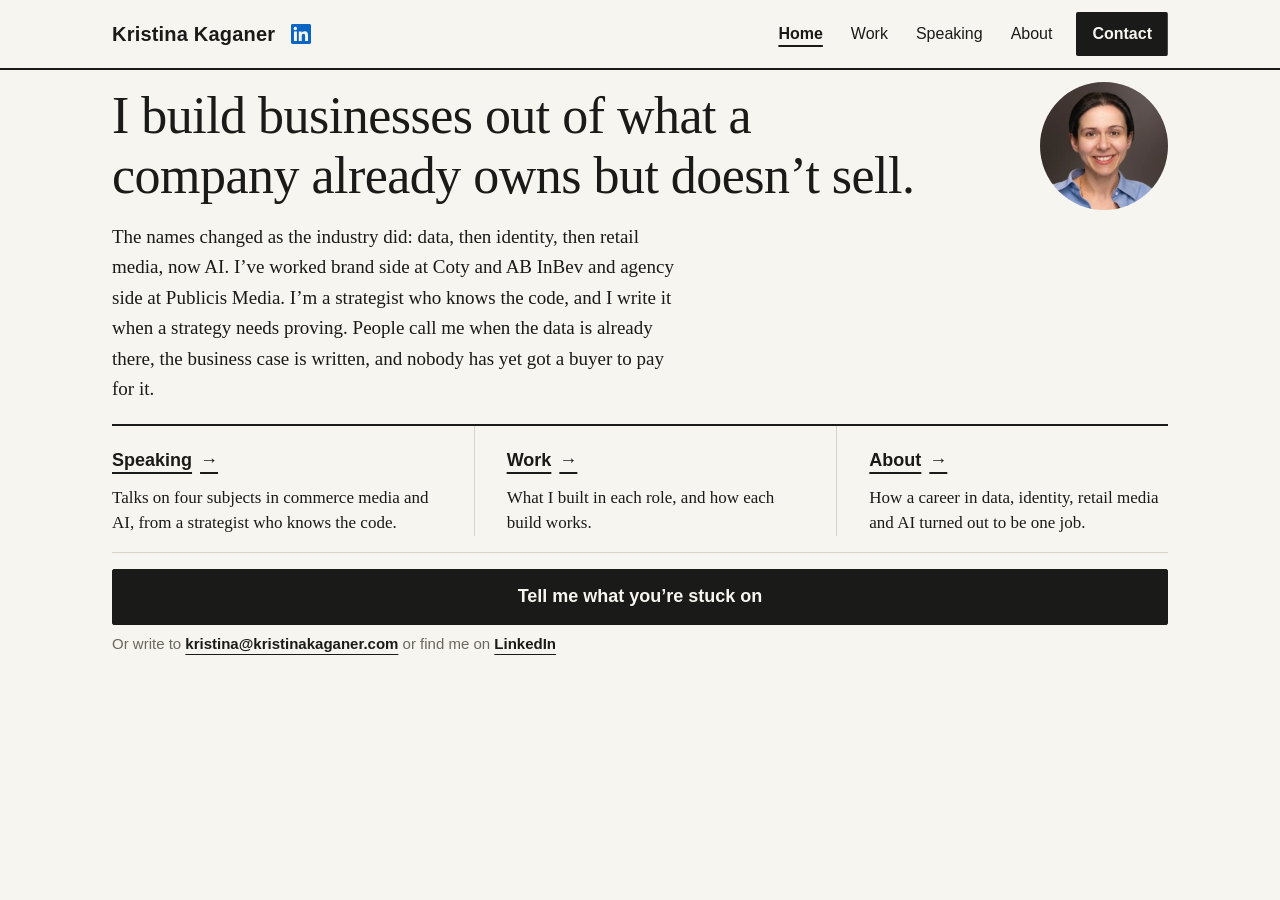
==== index.html @ c2e23ffd "Publish kristinakaganer.com Static build of site/ from the working repo. Four pages, a 404, self-hos" ====
<!doctype html>
<html lang="en-GB">
<head>
<meta charset="utf-8">
<meta name="viewport" content="width=device-width, initial-scale=1">
<!-- content/home.md · Title, Meta description -->
<title>Kristina Kaganer · commerce media from the data up</title>
<meta name="description" content="I build businesses out of what a company already owns but doesn’t sell. Here’s the work behind that, and the talks I give on it.">
<!-- Icons and share card. Both strings below are this page's own <title> and
     meta description, word for word, so nothing new is written here (D-011).
     The paths are root-relative, so they resolve only when served from the
     site root, which is how preview.command serves it. -->
<link rel="icon" href="/favicon.svg" type="image/svg+xml">
<link rel="icon" href="/favicon-32.png" sizes="32x32" type="image/png">
<link rel="apple-touch-icon" href="/apple-touch-icon.png">
<meta property="og:type" content="website">
<meta property="og:site_name" content="Kristina Kaganer">
<meta property="og:url" content="https://kristinakaganer.com/">
<meta property="og:title" content="Kristina Kaganer · commerce media from the data up">
<meta property="og:description" content="I build businesses out of what a company already owns but doesn’t sell. Here’s the work behind that, and the talks I give on it.">
<meta property="og:image" content="https://kristinakaganer.com/assets/og-image.png">
<meta property="og:image:width" content="1200">
<meta property="og:image:height" content="630">
<meta property="og:image:alt" content="Kristina Kaganer, head and shoulders.">
<meta name="twitter:card" content="summary_large_image">
<meta name="twitter:title" content="Kristina Kaganer · commerce media from the data up">
<meta name="twitter:description" content="I build businesses out of what a company already owns but doesn’t sell. Here’s the work behind that, and the talks I give on it.">
<meta name="theme-color" content="#F7F5F0">
<!-- Type is self-hosted in assets/fonts/ (D-020). Not preloaded: measured at
     390 on slow 4G with 4x CPU, preloading both faces cost 1108ms of first
     contentful paint, because a 129KB serif went ahead of the text. -->
<link rel="stylesheet" href="assets/site.css">
<script src="assets/site.js" defer></script>
</head>
<body id="top">
<a class="skip" href="#main">Skip to content</a>

<!-- content/home.md · ## Masthead and nav -->
<header class="masthead">
  <div class="wrap">
    <div class="masthead-left">
      <a class="site-name" href="./">Kristina Kaganer</a>
      <a class="nav-linkedin" href="https://www.linkedin.com/in/kristinakaganer" rel="me">
        <svg viewBox="0 0 24 24" width="20" height="20" aria-hidden="true" focusable="false"><path d="M20.45 20.45h-3.56v-5.57c0-1.33-.02-3.04-1.85-3.04-1.85 0-2.14 1.45-2.14 2.94v5.67H9.35V9h3.41v1.56h.05c.48-.9 1.64-1.85 3.37-1.85 3.6 0 4.27 2.37 4.27 5.46v6.28zM5.34 7.43a2.07 2.07 0 1 1 0-4.13 2.07 2.07 0 0 1 0 4.13zm1.78 13.02H3.55V9h3.57v11.45zM22.22 0H1.77C.79 0 0 .77 0 1.73v20.54C0 23.23.79 24 1.77 24h20.45c.98 0 1.78-.77 1.78-1.73V1.73C24 .77 23.2 0 22.22 0z"/></svg>
        <span class="visually-hidden">LinkedIn</span>
      </a>
    </div>
    <nav class="site-nav" aria-label="Main">
      <ul>
        <li><a href="./" aria-current="page">Home</a></li>
        <li><a href="work/">Work</a></li>
        <li><a href="speaking/">Speaking</a></li>
        <li><a href="about/">About</a></li>
        <li class="nav-cta"><a class="nav-contact" href="mailto:kristina@kristinakaganer.com?subject=What%20I%27m%20stuck%20on">Contact</a></li>
      </ul>
    </nav>
  </div>
</header>

<main id="main" class="home" tabindex="-1">
<div class="wrap">

  <!-- content/home.md · ## Claim -->
  <section class="section" aria-labelledby="claim">
    <div class="claim">
      <h1 id="claim" class="page-title">I build businesses out of what a company already owns but doesn’t sell.</h1>
      <picture class="portrait"><source type="image/webp" srcset="assets/kristina-kaganer.webp"><img src="assets/kristina-kaganer.jpg" alt="Kristina Kaganer, head and shoulders." width="128" height="128" loading="eager"></picture>
    </div>
    <!-- content/home.md · ## Short about -->
    <div class="prose home-about">
      <p>The names changed as the industry did: data, then identity, then retail media, now AI. I’ve worked brand side at Coty and AB InBev and agency side at Publicis Media. I’m a strategist who knows the code, and I write it when a strategy needs proving. People call me when the data is already there, the business case is written, and nobody has yet got a buyer to pay for it.</p>
    </div>
  </section>

  <!-- content/home.md · ## Doors -->
  <section class="section doors-section" aria-label="Where to go">
    <ul class="doors">
      <li class="door">
        <h2 class="door-title"><a class="door-link" href="speaking/">Speaking</a></h2>
        <p class="door-line">Talks on four subjects in commerce media and AI, from a strategist who knows the code.</p>
      </li>
      <li class="door">
        <h2 class="door-title"><a class="door-link" href="work/">Work</a></h2>
        <p class="door-line">What I built in each role, and how each build works.</p>
      </li>
      <li class="door">
        <h2 class="door-title"><a class="door-link" href="about/">About</a></h2>
        <p class="door-line">How a career in data, identity, retail media and AI turned out to be one job.</p>
      </li>
    </ul>
    <!-- content/home.md · ## Contact -->
    <div class="home-contact">
      <a class="button button-wide" href="mailto:kristina@kristinakaganer.com?subject=What%20I%27m%20stuck%20on">Tell me what you’re stuck on</a>
      <p class="write-to">Or write to <a class="text-link" href="mailto:kristina@kristinakaganer.com">kristina@kristinakaganer.com</a> <span class="nb">or find me on <a class="text-link" href="https://www.linkedin.com/in/kristinakaganer">LinkedIn</a></span></p>
    </div>
  </section>

</div>
</main>

<!-- content/footer.md · Floating back to top -->
<a class="back-to-top" href="#top" hidden><span class="visually-hidden">Back to top</span></a>

</body>
</html>
---- assets/site.css ----
/* kristinakaganer.com · Proof Edition (BRAND.md)
   Serif to read, sans to click, mono for proof only.
   Oxblood marks evidence and nothing else. */

/* Self-hosted type (BRAND.md). Downloaded from Google Fonts, which serves
   these three as variable fonts: one file carries every weight the site uses,
   so Libre Franklin's four weights are one file and Newsreader's two are one.
   All three are SIL Open Font License 1.1; see fonts/OFL.txt.
   Self-hosted rather than linked, so there is no third-party request on first
   paint, no swap shift, and no dependency on a service the site does not own.
   Only latin and latin-ext are held: the site is en-GB, and the unicode-range
   means a browser fetches latin-ext only if a page needs it. */
@font-face {
  font-family: "Newsreader";
  font-style: normal;
  font-weight: 400 500;
  font-display: swap;
  src: url("fonts/newsreader-latin.woff2") format("woff2");
  unicode-range: U+0000-00FF, U+0131, U+0152-0153, U+02BB-02BC, U+02C6, U+02DA, U+02DC, U+0304, U+0308, U+0329, U+2000-206F, U+20AC, U+2122, U+2191, U+2193, U+2212, U+2215, U+FEFF, U+FFFD;
}
@font-face {
  font-family: "Newsreader";
  font-style: normal;
  font-weight: 400 500;
  font-display: swap;
  src: url("fonts/newsreader-latin-ext.woff2") format("woff2");
  unicode-range: U+0100-02BA, U+02BD-02C5, U+02C7-02CC, U+02CE-02D7, U+02DD-02FF, U+0304, U+0308, U+0329, U+1D00-1DBF, U+1E00-1E9F, U+1EF2-1EFF, U+2020, U+20A0-20AB, U+20AD-20C0, U+2113, U+2C60-2C7F, U+A720-A7FF;
}
@font-face {
  font-family: "Newsreader";
  font-style: italic;
  font-weight: 400;
  font-display: swap;
  src: url("fonts/newsreader-italic-latin.woff2") format("woff2");
  unicode-range: U+0000-00FF, U+0131, U+0152-0153, U+02BB-02BC, U+02C6, U+02DA, U+02DC, U+0304, U+0308, U+0329, U+2000-206F, U+20AC, U+2122, U+2191, U+2193, U+2212, U+2215, U+FEFF, U+FFFD;
}
@font-face {
  font-family: "Newsreader";
  font-style: italic;
  font-weight: 400;
  font-display: swap;
  src: url("fonts/newsreader-italic-latin-ext.woff2") format("woff2");
  unicode-range: U+0100-02BA, U+02BD-02C5, U+02C7-02CC, U+02CE-02D7, U+02DD-02FF, U+0304, U+0308, U+0329, U+1D00-1DBF, U+1E00-1E9F, U+1EF2-1EFF, U+2020, U+20A0-20AB, U+20AD-20C0, U+2113, U+2C60-2C7F, U+A720-A7FF;
}
@font-face {
  font-family: "Libre Franklin";
  font-style: normal;
  font-weight: 400 700;
  font-display: swap;
  src: url("fonts/libre-franklin-latin.woff2") format("woff2");
  unicode-range: U+0000-00FF, U+0131, U+0152-0153, U+02BB-02BC, U+02C6, U+02DA, U+02DC, U+0304, U+0308, U+0329, U+2000-206F, U+20AC, U+2122, U+2191, U+2193, U+2212, U+2215, U+FEFF, U+FFFD;
}
@font-face {
  font-family: "Libre Franklin";
  font-style: normal;
  font-weight: 400 700;
  font-display: swap;
  src: url("fonts/libre-franklin-latin-ext.woff2") format("woff2");
  unicode-range: U+0100-02BA, U+02BD-02C5, U+02C7-02CC, U+02CE-02D7, U+02DD-02FF, U+0304, U+0308, U+0329, U+1D00-1DBF, U+1E00-1E9F, U+1EF2-1EFF, U+2020, U+20A0-20AB, U+20AD-20C0, U+2113, U+2C60-2C7F, U+A720-A7FF;
}
@font-face {
  font-family: "IBM Plex Mono";
  font-style: normal;
  font-weight: 400;
  font-display: swap;
  src: url("fonts/ibm-plex-mono-latin.woff2") format("woff2");
  unicode-range: U+0000-00FF, U+0131, U+0152-0153, U+02BB-02BC, U+02C6, U+02DA, U+02DC, U+0304, U+0308, U+0329, U+2000-206F, U+20AC, U+2122, U+2191, U+2193, U+2212, U+2215, U+FEFF, U+FFFD;
}
@font-face {
  font-family: "IBM Plex Mono";
  font-style: normal;
  font-weight: 400;
  font-display: swap;
  src: url("fonts/ibm-plex-mono-latin-ext.woff2") format("woff2");
  unicode-range: U+0100-02BA, U+02BD-02C5, U+02C7-02CC, U+02CE-02D7, U+02DD-02FF, U+0304, U+0308, U+0329, U+1D00-1DBF, U+1E00-1E9F, U+1EF2-1EFF, U+2020, U+20A0-20AB, U+20AD-20C0, U+2113, U+2C60-2C7F, U+A720-A7FF;
}

:root {
  --paper: #F7F5F0;
  --ink: #1A1A18;
  --rule: #D8D3C8;
  --muted: #6B665E;
  --evidence: #7A1F1F;

  --serif: "Newsreader", Georgia, "Times New Roman", serif;
  --sans: "Libre Franklin", "Helvetica Neue", Arial, sans-serif;
  --mono: "IBM Plex Mono", ui-monospace, Menlo, Consolas, monospace;

  --reading: 680px;
  --measure: 30em;
  --margin-col: 312px;
  --proof-col: 312px;
  --gutter: 16px;
}

*, *::before, *::after { box-sizing: border-box; }

/* The paper goes on html as well as body, so the overscroll area does not
   flash white. color-scheme: light is the site saying it is light only
   (D-021), which also stops browser force-dark inverting the palette. */
html {
  -webkit-text-size-adjust: 100%;
  text-size-adjust: 100%;
  color-scheme: light;
  background: var(--paper);
  color: var(--ink);
}

body {
  margin: 0;
  background: var(--paper);
  color: var(--ink);
  font-family: var(--serif);
  font-size: 1.125rem;
  line-height: 1.6;
  font-optical-sizing: auto;
  overflow-wrap: break-word;
}

h1, h2, h3 {
  font-family: var(--serif);
  font-weight: 400;
  line-height: 1.2;
  margin: 0;
  text-wrap: balance;
}

p { margin: 0 0 1em; }
p:last-child { margin-bottom: 0; }

ul { margin: 0; padding: 0; list-style: none; }

a { color: var(--ink); }

:focus-visible {
  outline: 3px solid var(--ink);
  outline-offset: 3px;
}

.visually-hidden {
  position: absolute !important;
  width: 1px; height: 1px;
  margin: -1px; padding: 0;
  overflow: hidden;
  clip: rect(0 0 0 0);
  white-space: nowrap;
  border: 0;
}

/* Skip link */
.skip {
  /* Fixed, not absolute: absolute puts it above the viewport once the
     page is scrolled, so it is off screen at the moment it takes focus. */
  position: fixed;
  left: var(--gutter);
  top: 8px;
  z-index: 10;
  display: inline-flex;
  align-items: center;
  min-height: 44px;
  padding: 0 16px;
  background: var(--ink);
  color: var(--paper);
  font-family: var(--sans);
  font-size: 1rem;
  font-weight: 600;
  text-decoration: none;
  transform: translateY(-200%);
}
.skip:focus { transform: none; outline-color: var(--ink); }

.wrap {
  max-width: 1120px;
  margin: 0 auto;
  padding: 0 var(--gutter);
}

@media (min-width: 600px) {
  :root { --gutter: 32px; }
}

/* Anchors and keyboard focus land below the sticky stack. The offset sits
   on the targets as scroll-margin, not on the page as scroll-padding: with
   scroll-padding, tabbing onto a link inside a stuck bar made the browser
   scroll the page to "reveal" it. Below 720px the stuck part is the 50px nav
   row; from 720px the 70px masthead; from 960px on Work and Speaking the
   masthead plus the 46px "On this page" bar. Each offset adds 22px to 26px
   of breathing room. Controls inside the stuck bars need no offset. */
:root { --stack-offset: 72px; }
@media (min-width: 720px) {
  :root { --stack-offset: 96px; }
}
@media (min-width: 960px) {
  :root.has-on-page { --stack-offset: 140px; }
}
[id], a[href], button, [tabindex] { scroll-margin-top: var(--stack-offset); }
.masthead a, .back-to-top { scroll-margin-top: 0; }
@media (min-width: 960px) {
  .on-page a { scroll-margin-top: 0; }
}

/* Masthead: sticky, so the nav stays in reach (D-011). Below 720px the
   wordmark takes its own row and scrolls away; the negative top leaves only
   the nav row stuck to the top of the screen. */
.masthead {
  position: sticky;
  top: -48px;
  z-index: 5;
  background: var(--paper);
  border-bottom: 2px solid var(--ink);
}
.masthead .wrap {
  display: flex;
  flex-wrap: wrap;
  align-items: center;
  justify-content: space-between;
  gap: 0 24px;
  padding-top: 4px;
  padding-bottom: 4px;
}
.site-name {
  display: inline-flex;
  align-items: center;
  min-height: 44px;
  font-family: var(--sans);
  font-size: 1.25rem;
  font-weight: 700;
  letter-spacing: 0.01em;
  text-decoration: none;
}
.site-name:hover { text-decoration: underline; text-underline-offset: 6px; }

/* LinkedIn: the profile mark, beside the name and not in the nav (D-030).
   Measured at 320px the nav row has 8.3px of slack, so a sixth 44px item wraps
   it to two rows and the masthead goes 98px to 142px, which is the cost D-026
   priced and refused. Row one has 125px free at the same width, so the mark
   costs nothing at any width and the masthead height is unchanged, which is
   what the --stack-offset maths above depends on. The trade is that below
   720px row one scrolls away with the name and only the nav row stays stuck,
   so the mark is at the top of the page rather than always in reach. Contact
   is the route that has to be in reach, and it still is.
   LinkedIn's own blue, #0A66C2, and not one of the tokens above (D-032).
   Muted grey read as a dimmer shade of the name beside it rather than as a
   separate thing. It is hard coded rather than given a token because it is
   not this site's colour and must not become one: BRAND rule 4 still says
   oxblood is the one accent and it still means evidence. 5.22:1 on paper at
   rest and 9.27:1 on hover, both above the 3:1 a non-text mark needs and
   above 4.5:1 as well. */
.masthead-left { display: flex; align-items: center; gap: 0 4px; }
.nav-linkedin {
  display: inline-flex;
  align-items: center;
  justify-content: center;
  min-width: 44px;
  min-height: 44px;
  color: #0A66C2;
}
.nav-linkedin svg { display: block; fill: currentColor; }
.nav-linkedin:hover { color: #004182; }
.nav-linkedin:focus-visible { outline-offset: -3px; }

.site-nav { flex: 1 1 100%; }
.site-nav ul {
  display: flex;
  /* The five items fit one row at normal size. They cannot at 200% text, and
     without this the row is what pushes the page sideways (WCAG 1.4.4). */
  flex-wrap: wrap;
  justify-content: space-between;
  margin: 0 -6px;
}
.site-nav a {
  display: inline-flex;
  align-items: center;
  justify-content: center;
  min-height: 44px;
  min-width: 44px;
  padding: 0 6px;
  font-family: var(--sans);
  font-size: 0.9375rem;
  font-weight: 500;
  white-space: nowrap;
  text-decoration: none;
}
/* The narrowest phones: the five items still fit on one row */
@media (max-width: 379px) {
  .site-nav ul { margin: 0 -4px; }
  .site-nav a { padding: 0 4px; }
}
@media (max-width: 339px) {
  .site-nav ul { margin: 0 -2px; }
  .site-nav a { padding: 0 2px; }
}
@media (min-width: 720px) {
  .masthead { top: 0; }
  .masthead .wrap { flex-wrap: nowrap; padding-top: 12px; padding-bottom: 12px; }
  .site-nav { flex: 0 1 auto; }
  .site-nav ul { justify-content: flex-end; gap: 0 4px; margin: 0 -12px 0 0; }
  .site-nav a { padding: 0 12px; font-size: 1rem; }
}
.site-nav a:focus-visible { outline-offset: -3px; }
.site-nav a:hover { text-decoration: underline; text-underline-offset: 6px; }
.site-nav a[aria-current="page"] {
  font-weight: 700;
  text-decoration: underline;
  text-decoration-thickness: 2px;
  text-underline-offset: 6px;
}

/* Contact: the one button in the masthead, ink like every button
   (BRAND rule 4). The link keeps the 44px row height, so the masthead and
   its below-720px sticky offset are unchanged. On phones the ink fill is
   36px tall inside that 44px target, so it never touches the screen edge
   when the nav row is stuck; from 720px it fills the target. The right
   margin cancels the list's negative margin so the fill meets the gutter. */
.site-nav .nav-contact {
  padding: 0 12px;
  background: linear-gradient(var(--ink), var(--ink)) center / 100% 36px no-repeat;
  color: var(--paper);
  font-weight: 600;
}
.site-nav .nav-cta { margin-right: 6px; }
.site-nav .nav-contact:hover {
  text-decoration: underline;
  text-decoration-thickness: 2px;
  text-underline-offset: 5px;
}
/* Focus inverts the button and draws the outline inside it, so the ring
   is never clipped by the top of the screen when the row is stuck */
.site-nav .nav-contact:focus-visible { background-image: none; color: var(--ink); outline-offset: -3px; }
@media (max-width: 379px) {
  .site-nav .nav-contact { padding: 0 8px; }
  .site-nav .nav-cta { margin-right: 4px; }
}
@media (min-width: 720px) {
  .site-nav .nav-contact { padding: 0 16px; background-size: 100% 100%; border-radius: 2px; }
  .site-nav .nav-cta { margin: 0 12px 0 8px; }
}

/* Sections */
/* Sections open on a 2px ink rule, the masthead weight, so a new section
   reads differently from the 1px rules between entries (UIX-10). */
.section {
  padding: 40px 0;
  border-top: 2px solid var(--ink);
}
main > .wrap > .section:first-child { border-top: 0; }
@media (min-width: 960px) {
  .section { padding: 56px 0; }
}

/* Page grammar rule 5: a section heading wraps at the reading measure on every
   page, whichever wrapper it sits in. Without this, an h2 placed directly in
   .section runs to the full 1120px wrap while the same h2 inside .col-main
   wraps at 680px, so the same element has two measures across the site. */
.section-title {
  font-size: 1.75rem;
  margin-bottom: 20px;
  max-width: var(--reading);
}
@media (min-width: 600px) {
  .section-title { font-size: 2rem; }
}

/* Reading column with a margin column for the aside */
.with-margin {
  display: grid;
  grid-template-columns: minmax(0, 1fr);
  row-gap: 32px;
}
.col-main { min-width: 0; max-width: var(--reading); }
@media (min-width: 960px) {
  .with-margin {
    grid-template-columns: minmax(0, var(--reading)) var(--margin-col);
    column-gap: 64px;
  }
  .col-margin { padding-top: 8px; }
}

@media (min-width: 600px) {
  .prose p, .lede { font-size: 1.1875rem; }
}

/* Claim headline with portrait. The portrait follows the headline in the
   source, so on phones it sits under the claim, never above it (UX-03). */
.claim {
  display: flex;
  flex-direction: column;
  align-items: flex-start;
  gap: 16px;
  max-width: none;
}
/* 700px, not 600px. Measured on the home headline: at 620 the row leaves a
   364px column and the headline sets 5 lines, the shortest 199px; at 700 it
   leaves 444px and sets 3 even lines filling 87% of the column. Below 700 the
   portrait goes under the headline instead. */
@media (min-width: 700px) {
  .claim { flex-direction: row; align-items: center; gap: 64px; }
  .claim .page-title { flex: 0 1 var(--reading); }
}
.page-title {
  font-size: 2.125rem;
  line-height: 1.15;
  letter-spacing: -0.01em;
  max-width: var(--reading);
}
@media (min-width: 600px) {
  .page-title { font-size: 2.75rem; }
}
@media (min-width: 960px) {
  .page-title { font-size: 3.25rem; }
}

/* A real portrait, small and round (BRAND rule 5) */
.portrait { display: block; flex: none; }
.portrait img {
  display: block;
  width: 72px;
  height: 72px;
  border-radius: 50%;
  object-fit: cover;
}
@media (min-width: 600px) {
  .portrait img { width: 128px; height: 128px; }
}

/* Proof note: mono, oxblood, never in a heading */
.proof {
  font-family: var(--mono);
  font-size: 0.8125rem;
  line-height: 1.55;
  color: var(--evidence);
  border-left: 2px solid var(--evidence);
  padding: 2px 0 2px 12px;
  margin: 0;
  max-width: var(--reading);
}

/* Aside: italic, in the margin at desktop */
.aside {
  margin: 0;
  padding-top: 12px;
  border-top: 1px solid var(--ink);
  font-family: var(--serif);
  font-style: italic;
  font-size: 1.1875rem;
  line-height: 1.45;
  max-width: var(--reading);
}

/* Contents lists: year, body, optional proof column */
.contents { border-top: 1px solid var(--ink); }
.contents > li {
  display: grid;
  grid-template-columns: minmax(0, 1fr);
  gap: 4px 24px;
  padding: 20px 0;
  border-bottom: 1px solid var(--rule);
}
.contents .year {
  margin: 0;
  font-family: var(--sans);
  font-size: 0.875rem;
  font-weight: 500;
  line-height: 1.5;
  color: var(--muted);
  font-variant-numeric: tabular-nums;
  padding-top: 3px;
}
.contents .year:empty { display: none; }
.contents .body { min-width: 0; max-width: var(--reading); }
.contents .proof { margin-top: 10px; }

@media (min-width: 600px) {
  .contents > li { grid-template-columns: 8.5rem minmax(0, 1fr); }
  .contents .year:empty { display: block; }
  .contents .proof { grid-column: 2; }
}

/* Roles and awards: three short fields per row */
.fields > li { font-size: 1.0625rem; }
.fields .cols {
  display: grid;
  grid-template-columns: minmax(0, 1fr);
  gap: 0 24px;
}
.fields .cols span:first-child { font-weight: 500; }
.fields .cols span + span { color: var(--ink); }
@media (min-width: 600px) {
  .fields .cols { grid-template-columns: minmax(0, 1fr) minmax(0, 1fr); }
}

/* Roles grouped by company: the company once, its roles stacked newest
   first, and a thin rule joining the roles so the progression reads at a
   glance. Same year, company and title styles as the awards rows. */
.orgs { --role-gap: 12px; --marker: 13px; }
.orgs > li.org { display: block; }
.org .org-name { margin: 0; font-weight: 500; }
.org .roles {
  display: grid;
  grid-template-columns: minmax(0, 1fr);
  row-gap: var(--role-gap);
  margin: 6px 0 0;
  padding: 0;
  list-style: none;
}
.org .roles > li {
  position: relative;
  display: grid;
  grid-template-columns: minmax(0, 1fr);
  padding-left: 20px;
}
.org .role-title { margin: 0; color: var(--ink); }
/* A square marker on each role, level with its years */
.org .roles > li::before {
  content: "";
  position: absolute;
  left: 0;
  top: calc(var(--marker) - 3.5px);
  width: 7px;
  height: 7px;
  background: var(--muted);
}
/* The rule runs from this role's marker down to the next one */
.org .roles > li:not(:last-child)::after {
  content: "";
  position: absolute;
  left: 3px;
  top: var(--marker);
  bottom: calc(-1 * (var(--role-gap) + var(--marker)));
  border-left: 1px solid var(--muted);
}
/* A single role needs no marker; its years stay aligned with the others */
.org .roles > li:first-child:last-child::before { content: none; }
@media (min-width: 600px) {
  .orgs { --half: calc((var(--reading) - 24px) / 2); }
  .orgs > li.org {
    display: grid;
    grid-template-columns: 8.5rem minmax(0, var(--half)) minmax(0, var(--half));
    column-gap: 24px;
  }
  .org .org-name { grid-column: 2; grid-row: 1; }
  .org .roles {
    grid-column: 1 / -1;
    grid-row: 1;
    margin-top: 0;
    grid-template-columns: subgrid;
  }
  .org .roles > li {
    grid-column: 1 / -1;
    grid-template-columns: subgrid;
    padding-left: 0;
  }
  .org .roles > li > .year { grid-column: 1; padding-left: 20px; }
  .org .roles > li > .role-title { grid-column: 3; }
}

/* Builds and proofed blocks: proof beside at desktop */
.proofed {
  display: grid;
  grid-template-columns: minmax(0, 1fr);
  gap: 16px;
}
.proofed .proofed-main { min-width: 0; max-width: var(--reading); }
@media (min-width: 960px) {
  .proofed {
    grid-template-columns: minmax(0, var(--reading)) var(--proof-col);
    column-gap: 64px;
  }
  .proofed .proofed-main { grid-column: 1; }
  .proofed .proof { grid-column: 2; grid-row: 1; align-self: start; margin-top: 6px; }
  .build.proofed .proof { grid-row: 1 / span 2; }
}

/* Page grammar rule 4: a margin note never lands inside the thing it annotates.
   Below 960px there is no margin column, and source order would drop the mono
   proof line between a build's claim and the paragraph that explains it. Order
   moves it after both, so it reads as a note on the build rather than an
   interruption mid thought. Only auto-placed items are reordered, so the
   explicit placement above 960px is untouched. */
@media (max-width: 959.98px) {
  .proofed .proofed-main { order: 0; }
  .proofed .proof { order: 1; }
}

.builds { border-top: 1px solid var(--ink); }
.build {
  padding: 32px 0;
  border-bottom: 1px solid var(--rule);
}
.build:last-child { border-bottom: 0; padding-bottom: 0; }
.build h3 { font-size: 1.625rem; margin-bottom: 12px; }
.build .claim-line { font-size: 1.3125rem; line-height: 1.45; margin-bottom: 0; }
.build .mechanism { font-size: 1.0625rem; }

/* Topics: a bulleted list, an ink square marker level with each title */
.topics {
  border-top: 1px solid var(--ink);
  max-width: var(--reading);
  margin: 0;
  padding: 0;
  list-style: none;
}
.topics > li {
  position: relative;
  padding: 24px 0 24px 22px;
  border-bottom: 1px solid var(--rule);
}
.topics > li:last-child { border-bottom: 0; padding-bottom: 0; }
.topics > li::before {
  content: "";
  position: absolute;
  left: 0;
  top: calc(24px + 0.72em);
  width: 7px;
  height: 7px;
  background: var(--ink);
}
.topics .topic-title {
  font-size: 1.5rem;
  line-height: 1.25;
  font-weight: 500;
  margin: 0 0 8px;
}
.topics .lead { font-size: 1.1875rem; margin: 0; }

/* Pull line */
.pull {
  font-size: 1.75rem;
  line-height: 1.25;
  margin-top: 1.25em;
  max-width: var(--reading);
  text-wrap: balance;
}
@media (min-width: 600px) {
  .prose p.pull { font-size: 2.125rem; }
}

.after-title { margin-top: 24px; }
.after-contact { margin-top: 32px; }

/* Controls: sans, sentence case, ink.
   Inline by default, because every use but one sits inside a sentence. An
   inline-flex box 44px tall inside a 22.5px line box doubles the line and
   drops the baseline, which is what the "Or write to ..." line was doing on
   all four pages. The padding gives the same hit height without moving a
   glyph, and WCAG 2.5.8 exempts targets in a line of text anyway.
   box-decoration-break keeps that padding on both halves of a wrapped link;
   overflow-wrap: anywhere lets a long address break, which is what stops the
   page scrolling sideways at 200% text (body's break-word does not reduce
   min-content width, so it cannot). */
.text-link {
  font-family: var(--sans);
  font-size: 1rem;
  font-weight: 600;
  line-height: 1.35;
  text-decoration: underline;
  text-decoration-thickness: 1px;
  text-underline-offset: 5px;
  padding: 13px 0;
  overflow-wrap: anywhere;
  -webkit-box-decoration-break: clone;
  box-decoration-break: clone;
}
.text-link:hover { text-decoration-thickness: 2px; }

/* A link inside reading prose (site grammar rule 4, D-027). It takes the face,
   the size and the colour of the sentence it sits in and is marked by its
   underline alone. Deliberately not .text-link, which is sans 1rem weight 600
   with 13px of vertical padding: a 44px box inside a line box of 29px at 390
   takes the clicks meant for the lines above and below it, and WCAG 2.5.8
   exempts a target in a line of text for exactly that reason. */
.prose-link {
  color: inherit;
  text-decoration: underline;
  text-decoration-thickness: 1px;
  text-decoration-color: var(--muted);
  text-underline-offset: 4px;
}
.prose-link:hover {
  text-decoration-thickness: 2px;
  text-decoration-color: currentColor;
}

.actions {
  display: flex;
  flex-wrap: wrap;
  gap: 12px;
  margin: 24px 0 12px;
}
.button {
  display: inline-flex;
  align-items: center;
  justify-content: center;
  min-height: 48px;
  padding: 0 22px;
  border: 1px solid var(--ink);
  border-radius: 2px;
  background: var(--ink);
  color: var(--paper);
  font-family: var(--sans);
  font-size: 1rem;
  font-weight: 600;
  line-height: 1.2;
  text-decoration: none;
  cursor: pointer;
}
.button:hover { background: var(--paper); color: var(--ink); }
/* .hosted-note is the same quiet line as .write-to, used on Webinars to say
   that the register link leaves the site. It is a separate class because the
   checks count p.write-to to prove the close block carries exactly one. */
.write-to,
.hosted-note {
  font-family: var(--sans);
  font-size: 0.9375rem;
  line-height: 1.5;
  color: var(--muted);
  margin: 0;
}
.write-to .text-link { font-size: inherit; color: var(--ink); }

/* No footer (D-014). Room under the last section, so at the end of the page
   the floating back-to-top button sits clear of the last line */
main { padding-bottom: 96px; }

/* Floating back to top (site.js). Hidden in the markup, so it never shows
   or takes focus without JS; revealed after one screen of scrolling. It
   follows main in the source, so Tab reaches it after the page content.
   Ink with a paper ring, so it reads on paper and on the video posters. */
.back-to-top {
  position: fixed;
  right: max(16px, env(safe-area-inset-right));
  bottom: max(16px, env(safe-area-inset-bottom));
  z-index: 6;
  display: flex;
  align-items: center;
  justify-content: center;
  width: 48px;
  height: 48px;
  border: 1px solid var(--ink);
  border-radius: 2px;
  background: var(--ink);
  color: var(--paper);
  box-shadow: 0 0 0 2px var(--paper);
  font-family: var(--sans);
  font-size: 1.375rem;
  font-weight: 600;
  line-height: 1;
  text-decoration: none;
}
.back-to-top[hidden] { display: none; }
.back-to-top::before { content: "\2191"; content: "\2191" / ""; }
.back-to-top:hover,
.back-to-top:focus-visible { background: var(--paper); color: var(--ink); }
.back-to-top:focus-visible { outline: 3px solid var(--ink); outline-offset: 2px; }
@media (min-width: 720px) {
  .back-to-top { right: max(24px, env(safe-area-inset-right)); bottom: max(24px, env(safe-area-inset-bottom)); }
}
/* Smooth jumps only for people who have not asked for less motion */
@media (prefers-reduced-motion: no-preference) {
  html { scroll-behavior: smooth; }
}


/* Home doors: Speaking, Work and About, straight under the claim (D-017) */
.doors-section { padding-top: 0; }
.doors {
  display: grid;
  grid-template-columns: minmax(0, 1fr);
}
.door {
  display: flex;
  flex-direction: column;
  align-items: flex-start;
  gap: 4px;
  padding: 16px 0;
  border-bottom: 1px solid var(--rule);
}
.door:last-child { border-bottom: 0; padding-bottom: 0; }
.door-title { font-family: var(--sans); font-size: 1.125rem; font-weight: 700; line-height: 1.2; }
.door-link {
  display: inline-flex;
  align-items: center;
  gap: 8px;
  min-width: 44px;
  min-height: 44px;
  text-decoration: underline;
  text-decoration-thickness: 2px;
  text-underline-offset: 6px;
}
.door-link::after { content: "\2192"; content: "\2192" / ""; text-decoration: none; display: inline-block; }
.door-link:hover { text-decoration-thickness: 3px; }
/* The whole door is the link: the title link's ::before covers the card,
   and the mailto buttons sit above it so they stay separate targets. */
.door { position: relative; }
.door-link::before { content: ""; position: absolute; inset: 0; z-index: 0; }
/* Short about under the claim on home (D-015) */
.home-about { margin-top: 24px; max-width: var(--reading); }
.home-about p { margin: 0 0 8px; }
.door:hover .door-link,
.door-link:focus-visible { text-decoration-thickness: 3px; }
/* The arrow nudge is motion, so only without a reduced-motion preference */
@media (prefers-reduced-motion: no-preference) {
  .door-link::after { transition: transform 0.15s ease-out; }
  .door:hover .door-link::after,
  .door-link:focus-visible::after { transform: translateX(4px); }
}
.door-line { margin: 0; font-size: 1.0625rem; line-height: 1.45; max-width: var(--measure); }
@media (min-width: 720px) {
  .doors { grid-template-columns: repeat(3, minmax(0, 1fr)); column-gap: 32px; }
  .door { padding: 12px 0 0; border-bottom: 0; }
  .door + .door { border-left: 1px solid var(--rule); padding-left: 32px; margin-left: -1px; }
}

/* On this page: a row of section links under the lede */
.on-page {
  margin-top: 24px;
  padding-top: 8px;
  border-top: 1px solid var(--rule);
  font-family: var(--sans);
}
.on-page-label {
  margin: 0;
  font-size: 0.875rem;
  font-weight: 600;
  color: var(--muted);
}
.on-page ul { display: flex; flex-wrap: wrap; gap: 0 20px; }
.on-page a {
  display: inline-flex;
  align-items: center;
  min-height: 44px;
  min-width: 44px;
  font-size: 1rem;
  font-weight: 600;
  text-decoration: underline;
  text-decoration-thickness: 1px;
  text-underline-offset: 5px;
}
.on-page a:hover { text-decoration-thickness: 2px; }
/* The nav sits between the intro and the first section, so the intro gives
   up its bottom padding and the nav carries it as margin. */
.section.before-on-page { padding-bottom: 0; }
.on-page { margin-bottom: 40px; }
/* The section in view (site.js): a 3px ink bar under the link and no thin
   underline, so it differs by shape as well as weight. */
.on-page a[aria-current="true"] {
  text-decoration: none;
  box-shadow: inset 0 -3px 0 var(--ink);
}
/* Desktop: the row pins under the masthead (D-013). On phones it stays in
   the page flow, because a second stuck bar costs too much screen height. */
@media (min-width: 960px) {
  .on-page {
    position: sticky;
    top: 68px;
    z-index: 4;
    display: flex;
    align-items: center;
    gap: 0 28px;
    margin-bottom: 56px;
    padding-top: 0;
    background: var(--paper);
    /* No rule under the bar (D-029). It used to carry a 2px ink rule so the
       section boundary sat on the bar rather than 56px below it, which read as
       a box around the row: a 1px rule above, the links, a heavy rule below.
       The section takes its own rule back, the one every other section opens
       on, so the row is a line of links under the lede and nothing more. The
       "one rule, not two" it was written for still holds, because the two are
       56px apart and only one of them is at the boundary. */
  }
  .on-page ul { gap: 0 24px; }
}

/* Keep each proof item whole; wrap only at the separators */
.proof .nb { display: inline-block; max-width: 100%; }

/* Reading measure: no more than 80 characters per line */
.prose p, .lede, .lead, .mechanism p, p.mechanism { max-width: var(--measure); }


/* Click-to-load video (assets/video.js). A 16:9 poster that links to
   YouTube without JS, and a button that swaps in the player with it. */
.video { margin: 0; min-width: 0; }
.video-poster,
.video-frame {
  position: relative;
  display: block;
  width: 100%;
  aspect-ratio: 16 / 9;
  margin: 0;
  padding: 0;
  border: 0;
  border-top: 2px solid var(--ink);
  background: var(--ink);
  overflow: hidden;
}
.video-poster { cursor: pointer; color: var(--paper); font: inherit; }
.video-poster img {
  display: block;
  width: 100%;
  height: 100%;
  object-fit: cover;
}
.video-play {
  position: absolute;
  left: 50%;
  top: 50%;
  width: 64px;
  height: 48px;
  transform: translate(-50%, -50%);
  background: var(--ink);
  border: 1px solid var(--paper);
  border-radius: 2px;
}
.video-play::after {
  content: "";
  position: absolute;
  left: 50%;
  top: 50%;
  transform: translate(-35%, -50%);
  border-style: solid;
  border-width: 9px 0 9px 15px;
  border-color: transparent transparent transparent var(--paper);
}
.video-poster:hover .video-play { background: var(--paper); border-color: var(--ink); }
.video-poster:hover .video-play::after { border-left-color: var(--ink); }
.video-poster:focus-visible { outline: 3px solid var(--ink); outline-offset: 3px; }

/* Past talks: year, event, format and role, title, and a compact poster.
   The poster sits under the row text on phones and in its own right-hand
   column at desktop, so five videos keep the list short. */
.talks { margin: 0; padding: 0; list-style: none; }
.talks > li { row-gap: 12px; }
.talk-event {
  margin: 0;
  font-size: 1.25rem;
  line-height: 1.3;
  font-weight: 500;
}
.talk-format {
  margin: 2px 0 6px;
  font-family: var(--sans);
  font-size: 0.875rem;
  line-height: 1.5;
  color: var(--muted);
}
.talk-title { margin: 0; font-size: 1.0625rem; line-height: 1.5; }
.talk-video { margin-top: 4px; }
@media (min-width: 600px) {
  .talks .talk-video { grid-column: 2; max-width: 360px; }
}
@media (min-width: 960px) {
  .talks > li { grid-template-columns: 8.5rem minmax(0, 1fr) 280px; }
  .talks .talk-video {
    grid-column: 3;
    grid-row: 1;
    align-self: start;
    max-width: none;
    margin-top: 4px;
  }
}

/* Home fits one laptop screen (D-016): no bottom room for the floating
   button, which never shows on a page this short, and tighter section
   padding than the inner pages.
   D-034 tightened every figure here. D-016 was measured against an 800px
   viewport and home ended at 686px, which is one screen only if the window
   is a tall one. D-033's qualification sentence then took it to 747px, so a
   laptop with a bookmarks bar scrolled. The room came back out of spacing
   rather than out of the sentence, because the spacing was the part nobody
   had measured. Home now ends at 660px and holds one screen at 700. */
.home { padding-bottom: 0; }
.home .section { padding: 24px 0; }
.home .doors-section { padding-top: 0; padding-bottom: 20px; }
.home .home-about { margin-top: 12px; }
.home .home-about p { margin-bottom: 0; }
@media (min-width: 960px) {
  .home .section { padding: 12px 0 20px; }
  /* Repeated inside the query, not a duplicate: .home .section above has the
     same specificity and comes later, so it would otherwise win. */
  .home .doors-section { padding-top: 0; padding-bottom: 20px; }
  /* The headline takes the room beside the portrait, so it sets in two lines */
  .home .claim { gap: 40px; }
  .home .claim .page-title { flex: 1 1 auto; max-width: none; }
}

/* Home contact (D-017): one wide button under all three doors, with the
   address and LinkedIn written out in case the mail link does nothing */
/* D-034 took the rule's breathing room from 24px to 16px and the button from
   64px to 56px. 56px still clears the 44px hit target with room to spare. */
.home-contact { margin-top: 16px; padding-top: 16px; border-top: 1px solid var(--rule); }
.button-wide { display: flex; width: 100%; min-height: 56px; font-size: 1.125rem; }
.home-contact .write-to { margin-top: 8px; }
/* Email and LinkedIn share one line only where there is room for it (D-016).
   Below 1100px the phrase has to be allowed to wrap, or it alone overflows
   the viewport at 200% text. */
@media (min-width: 1100px) {
  .home-contact .nb { white-space: nowrap; }
}

/* Speaking: the list stops at 2023 and says so (D-019).
   Webinars: the same line, used while there is no session to list yet. */
.talks-more,
.sessions-empty { margin: 16px 0 0; font-family: var(--sans); font-size: 1rem; font-weight: 600; }
.sessions-empty { margin-top: 0; }
.sessions-empty + .hosted-note { margin-top: 12px; }

/* Print. Last in the file on purpose: these rules are single-class, so the
   later .on-page and .section rules would otherwise win on source order
   and the sticky sub-navigation would print. */
@media print {
  html, body { background: #fff; color: #000; }
  .skip, .on-page, .back-to-top, .video { display: none; }
  .masthead { position: static; border-bottom: 1px solid #000; }
  .section { border-top-width: 1px; break-inside: avoid; }
  h1, h2, h3 { break-after: avoid; }
  .talks > li, .proofed, .contents > li { break-inside: avoid; }
  .aside, .proof { color: #000; }
}
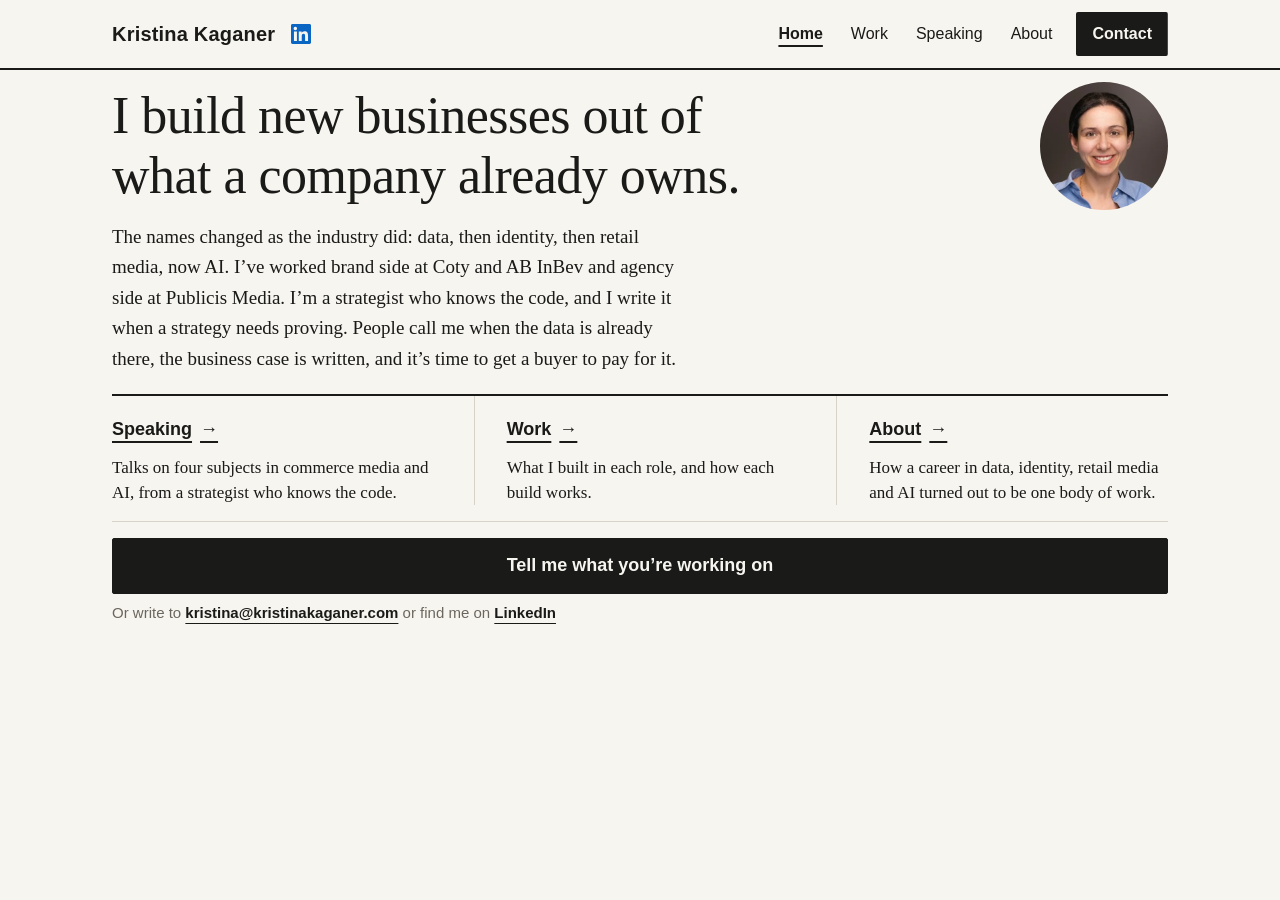
==== commit 16e2e5d9: "Update site 24 Sep 2026, 07:02" ====
--- a/index.html
+++ b/index.html
@@ -5,7 +5,7 @@
 <meta name="viewport" content="width=device-width, initial-scale=1">
 <!-- content/home.md · Title, Meta description -->
 <title>Kristina Kaganer · commerce media from the data up</title>
-<meta name="description" content="I build businesses out of what a company already owns but doesn’t sell. Here’s the work behind that, and the talks I give on it.">
+<meta name="description" content="I build new businesses out of what a company already owns. Here’s the work behind that, and the talks I give on it.">
 <!-- Icons and share card. Both strings below are this page's own <title> and
      meta description, word for word, so nothing new is written here (D-011).
      The paths are root-relative, so they resolve only when served from the
@@ -17,14 +17,14 @@
 <meta property="og:site_name" content="Kristina Kaganer">
 <meta property="og:url" content="https://kristinakaganer.com/">
 <meta property="og:title" content="Kristina Kaganer · commerce media from the data up">
-<meta property="og:description" content="I build businesses out of what a company already owns but doesn’t sell. Here’s the work behind that, and the talks I give on it.">
+<meta property="og:description" content="I build new businesses out of what a company already owns. Here’s the work behind that, and the talks I give on it.">
 <meta property="og:image" content="https://kristinakaganer.com/assets/og-image.png">
 <meta property="og:image:width" content="1200">
 <meta property="og:image:height" content="630">
 <meta property="og:image:alt" content="Kristina Kaganer, head and shoulders.">
 <meta name="twitter:card" content="summary_large_image">
 <meta name="twitter:title" content="Kristina Kaganer · commerce media from the data up">
-<meta name="twitter:description" content="I build businesses out of what a company already owns but doesn’t sell. Here’s the work behind that, and the talks I give on it.">
+<meta name="twitter:description" content="I build new businesses out of what a company already owns. Here’s the work behind that, and the talks I give on it.">
 <meta name="theme-color" content="#F7F5F0">
 <!-- Type is self-hosted in assets/fonts/ (D-020). Not preloaded: measured at
      390 on slow 4G with 4x CPU, preloading both faces cost 1108ms of first
@@ -51,7 +51,7 @@
         <li><a href="work/">Work</a></li>
         <li><a href="speaking/">Speaking</a></li>
         <li><a href="about/">About</a></li>
-        <li class="nav-cta"><a class="nav-contact" href="mailto:kristina@kristinakaganer.com?subject=What%20I%27m%20stuck%20on">Contact</a></li>
+        <li class="nav-cta"><a class="nav-contact" href="mailto:kristina@kristinakaganer.com?subject=What%20I%27m%20working%20on">Contact</a></li>
       </ul>
     </nav>
   </div>
@@ -63,12 +63,12 @@
   <!-- content/home.md · ## Claim -->
   <section class="section" aria-labelledby="claim">
     <div class="claim">
-      <h1 id="claim" class="page-title">I build businesses out of what a company already owns but doesn’t sell.</h1>
+      <h1 id="claim" class="page-title">I build new businesses out of what a company already owns.</h1>
       <picture class="portrait"><source type="image/webp" srcset="assets/kristina-kaganer.webp"><img src="assets/kristina-kaganer.jpg" alt="Kristina Kaganer, head and shoulders." width="128" height="128" loading="eager"></picture>
     </div>
     <!-- content/home.md · ## Short about -->
     <div class="prose home-about">
-      <p>The names changed as the industry did: data, then identity, then retail media, now AI. I’ve worked brand side at Coty and AB InBev and agency side at Publicis Media. I’m a strategist who knows the code, and I write it when a strategy needs proving. People call me when the data is already there, the business case is written, and nobody has yet got a buyer to pay for it.</p>
+      <p>The names changed as the industry did: data, then identity, then retail media, now AI. I’ve worked brand side at Coty and AB InBev and agency side at Publicis Media. I’m a strategist who knows the code, and I write it when a strategy needs proving. People call me when the data is already there, the business case is written, and it’s time to get a buyer to pay for it.</p>
     </div>
   </section>
 
@@ -85,12 +85,12 @@
       </li>
       <li class="door">
         <h2 class="door-title"><a class="door-link" href="about/">About</a></h2>
-        <p class="door-line">How a career in data, identity, retail media and AI turned out to be one job.</p>
+        <p class="door-line">How a career in data, identity, retail media and AI turned out to be one body of work.</p>
       </li>
     </ul>
     <!-- content/home.md · ## Contact -->
     <div class="home-contact">
-      <a class="button button-wide" href="mailto:kristina@kristinakaganer.com?subject=What%20I%27m%20stuck%20on">Tell me what you’re stuck on</a>
+      <a class="button button-wide" href="mailto:kristina@kristinakaganer.com?subject=What%20I%27m%20working%20on">Tell me what you’re working on</a>
       <p class="write-to">Or write to <a class="text-link" href="mailto:kristina@kristinakaganer.com">kristina@kristinakaganer.com</a> <span class="nb">or find me on <a class="text-link" href="https://www.linkedin.com/in/kristinakaganer">LinkedIn</a></span></p>
     </div>
   </section>
--- a/assets/site.css
+++ b/assets/site.css
@@ -705,11 +705,15 @@
   cursor: pointer;
 }
 .button:hover { background: var(--paper); color: var(--ink); }
-/* .hosted-note is the same quiet line as .write-to, used on Webinars to say
-   that the register link leaves the site. It is a separate class because the
-   checks count p.write-to to prove the close block carries exactly one. */
-.write-to,
-.hosted-note {
+/* .write-to is the quiet line under a close-block button. It had a twin,
+   .hosted-note, for a line that is not a close block: Webinars used it and
+   left this repo at D-031, then Speaking borrowed it for the note under the
+   PDF download at D-035. D-037 cut that note, so .hosted-note has no caller
+   and is gone. The class existed at all because the checks count p.write-to to
+   prove the close block carries exactly one, and a second p.write-to anywhere
+   on the page would fail that. Anything quiet and outside a close block needs
+   its own class again for the same reason. */
+.write-to {
   font-family: var(--sans);
   font-size: 0.9375rem;
   line-height: 1.5;
@@ -1003,17 +1007,115 @@
 .talks-more,
 .sessions-empty { margin: 16px 0 0; font-family: var(--sans); font-size: 1rem; font-weight: 600; }
 .sessions-empty { margin-top: 0; }
-.sessions-empty + .hosted-note { margin-top: 12px; }
+
+/* Speaking bio: the host intro. A third-person block inside a first-person
+   page, so it is set apart rather than styled up. It reuses .aside's italic
+   serif and ink rule, and adds only the label that says who it is for, because
+   an unlabelled third-person paragraph in her own bio reads as a slip. */
+.host-intro { margin-top: 32px; max-width: var(--reading); }
+.host-intro-label {
+  font-family: var(--sans);
+  font-style: normal;
+  font-size: 0.8125rem;
+  font-weight: 600;
+  letter-spacing: 0.06em;
+  text-transform: uppercase;
+  color: var(--muted);
+  margin: 0 0 8px;
+}
+.host-intro-text { margin: 0; }
+
+/* Speaking topics: the mechanism paragraph under each lead. One step down from
+   the lead in size and set in the muted ink, because a reader who stops at the
+   lead has the topic and a reader who goes on gets how it works. Held back for
+   length until D-035. */
+.topics .mechanism {
+  font-size: 1rem;
+  line-height: 1.6;
+  color: var(--muted);
+  margin: 10px 0 0;
+}
+
+/* Booking: a two-column spec list at desktop, stacked on a phone. It holds one
+   row, Formats, and the list survives the count because the layout is per row.
+   D-036 cut the other four and with them .slot, the muted italic treatment for
+   a row with no fact behind it: she would rather the page carry one row that is
+   true than five where three say "to confirm". If a practical is ever answered
+   it is a new .spec and nothing else has to change. */
+.specs {
+  border-top: 1px solid var(--ink);
+  max-width: var(--reading);
+  margin: 0;
+}
+.spec {
+  display: grid;
+  grid-template-columns: minmax(0, 1fr);
+  gap: 4px 24px;
+  padding: 16px 0;
+  border-bottom: 1px solid var(--rule);
+}
+.spec dt {
+  font-family: var(--sans);
+  font-size: 0.9375rem;
+  font-weight: 600;
+  line-height: 1.5;
+}
+.spec dd { margin: 0; font-size: 1.0625rem; line-height: 1.55; }
+@media (min-width: 600px) {
+  .spec { grid-template-columns: 200px minmax(0, 1fr); }
+  .spec dt { padding-top: 2px; }
+}
 
 /* Print. Last in the file on purpose: these rules are single-class, so the
    later .on-page and .section rules would otherwise win on source order
    and the sticky sub-navigation would print. */
 @media print {
+  /* A4 with a 14mm margin. Chrome is told preferCSSPageSize, so this rule and
+     not the print dialog decides the sheet (D-035). */
+  @page { size: A4; margin: 14mm; }
   html, body { background: #fff; color: #000; }
   .skip, .on-page, .back-to-top, .video { display: none; }
-  .masthead { position: static; border-bottom: 1px solid #000; }
-  .section { border-top-width: 1px; break-inside: avoid; }
+  /* The masthead keeps her name and loses its navigation. A nav bar on paper
+     is five words a reader cannot click and the LinkedIn mark is a sixth, and
+     together they cost the first sheet a fifth of its height. The address a
+     booker actually needs is in the close block, which prints. */
+  .site-nav, .nav-linkedin { display: none; }
+  .masthead { position: static; background: none; border-bottom: 1px solid #000; }
+  .masthead .wrap { padding-top: 0; padding-bottom: 8px; }
+  /* break-inside on the section was written when the tallest section on the
+     site was four short rows. Bio and Topics are now taller than an A4 sheet,
+     and a block that cannot break and cannot fit starts a new page, which is
+     how the first profile came out at six pages for four pages of content.
+     The break rules moved down to the rows, which are the things that must
+     not be split. */
+  .section { border-top-width: 1px; break-inside: auto; }
   h1, h2, h3 { break-after: avoid; }
-  .talks > li, .proofed, .contents > li { break-inside: avoid; }
+  .talks > li, .proofed, .contents > li, .topics > li, .spec, .host-intro { break-inside: avoid; }
   .aside, .proof { color: #000; }
-}
+  /* Controls are not printable. The button and the line under it say "click"
+     and "download" to a reader holding a sheet of paper, and the sheet is the
+     download. The address stays, because it is the one thing a booker needs
+     off the page. */
+  .actions { display: none; }
+  /* Print is paper, not a screen at arm's length, so the whole page steps down
+     one size. At screen sizes the profile runs to six A4 sheets for four sheets
+     of content, and a booker printing it pays for the difference. */
+  .page-title { font-size: 1.875rem; }
+  .section-title { font-size: 1.375rem; }
+  .prose p, .lede, .lead, .aside, .topics .lead { font-size: 0.9375rem; line-height: 1.5; }
+  .topics .topic-title { font-size: 1.125rem; }
+  .topics .mechanism { font-size: 0.875rem; line-height: 1.45; }
+  .spec dd, .talk-title, .talk-event { font-size: 0.9375rem; }
+  .portrait img { width: 88px; height: 88px; }
+  .section { padding: 14px 0; }
+  /* On screen the claim runs straight into the on-page bar, so it carries no
+     bottom padding. In print the bar is gone and the next section's rule lands
+     on the claim's last line without it. */
+  .section.before-on-page { padding-bottom: 14px; }
+  .topics > li { padding-top: 14px; padding-bottom: 14px; }
+  .contents > li, .spec { padding: 10px 0; }
+  main { padding-bottom: 0; }
+  /* A link in print is ink, not blue, and its target is on the same sheet or
+     on a site the reader can type in. */
+  a { color: #000; }
+}
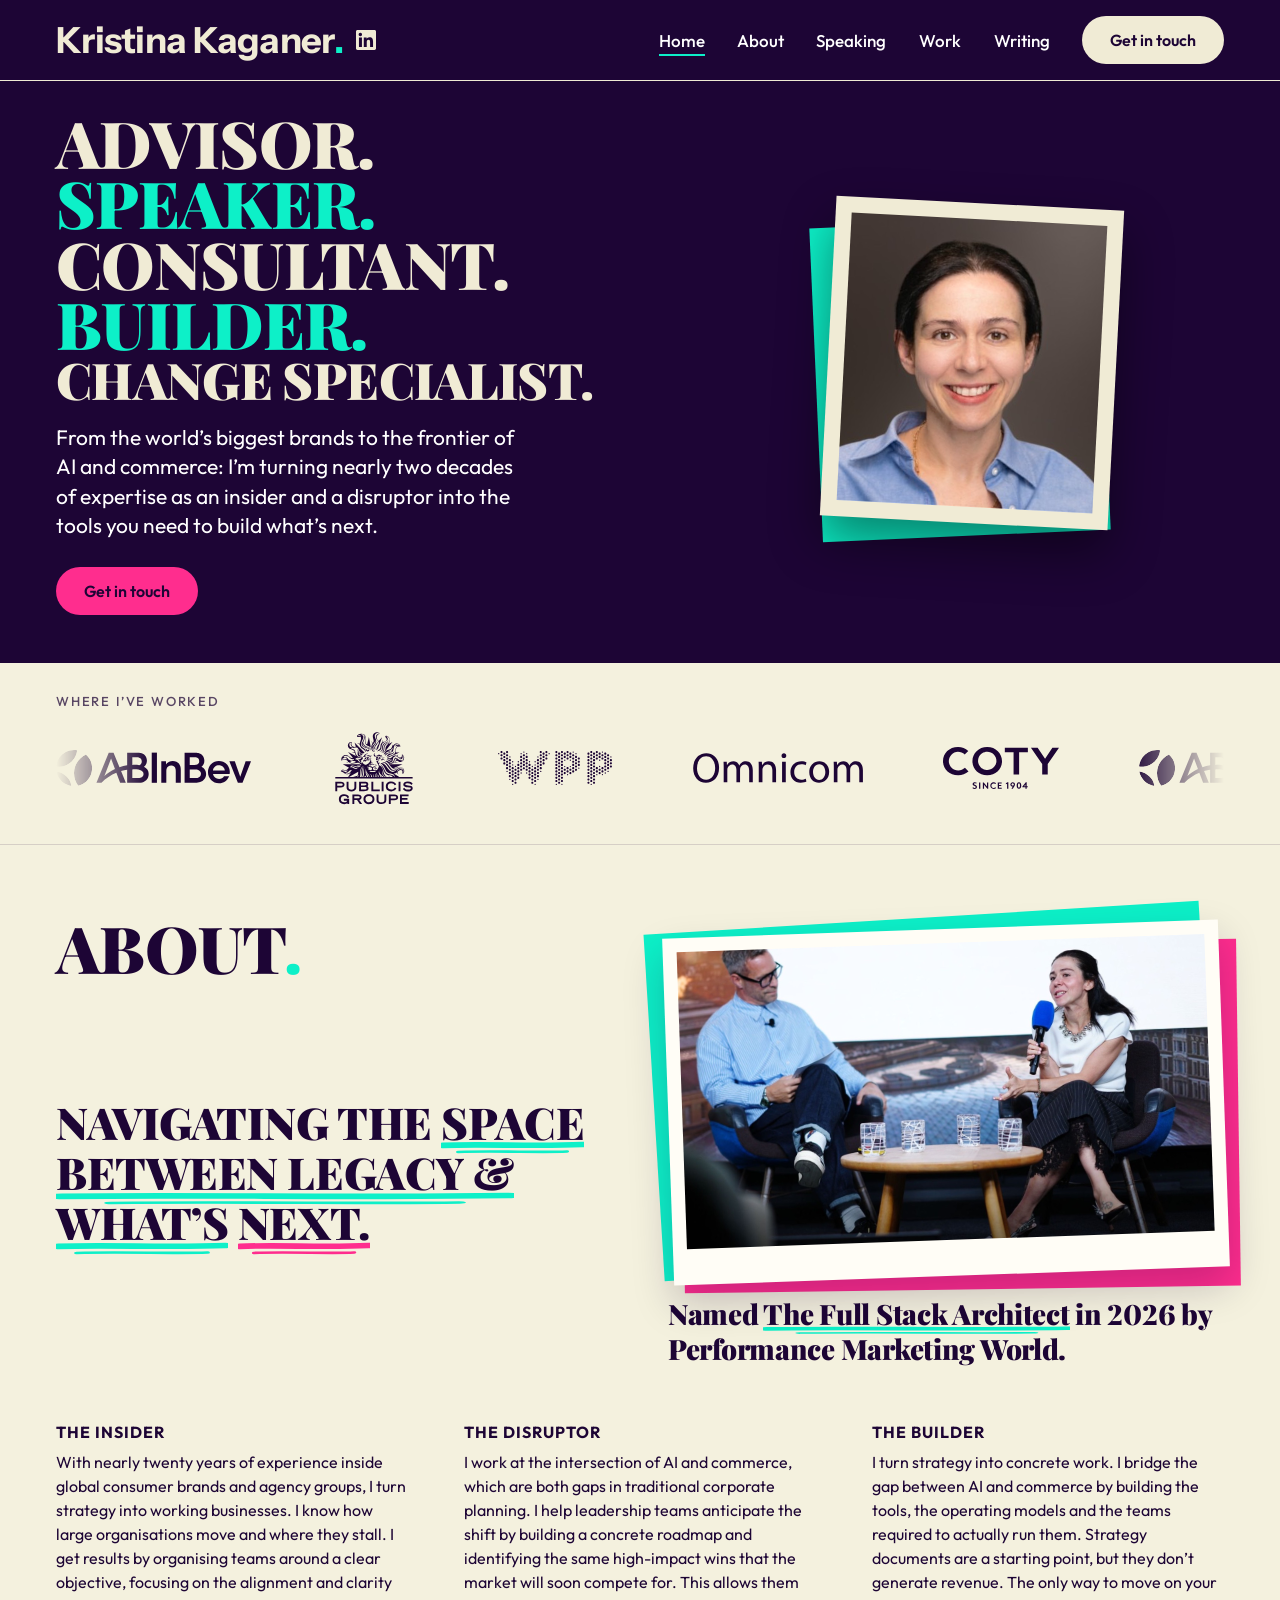
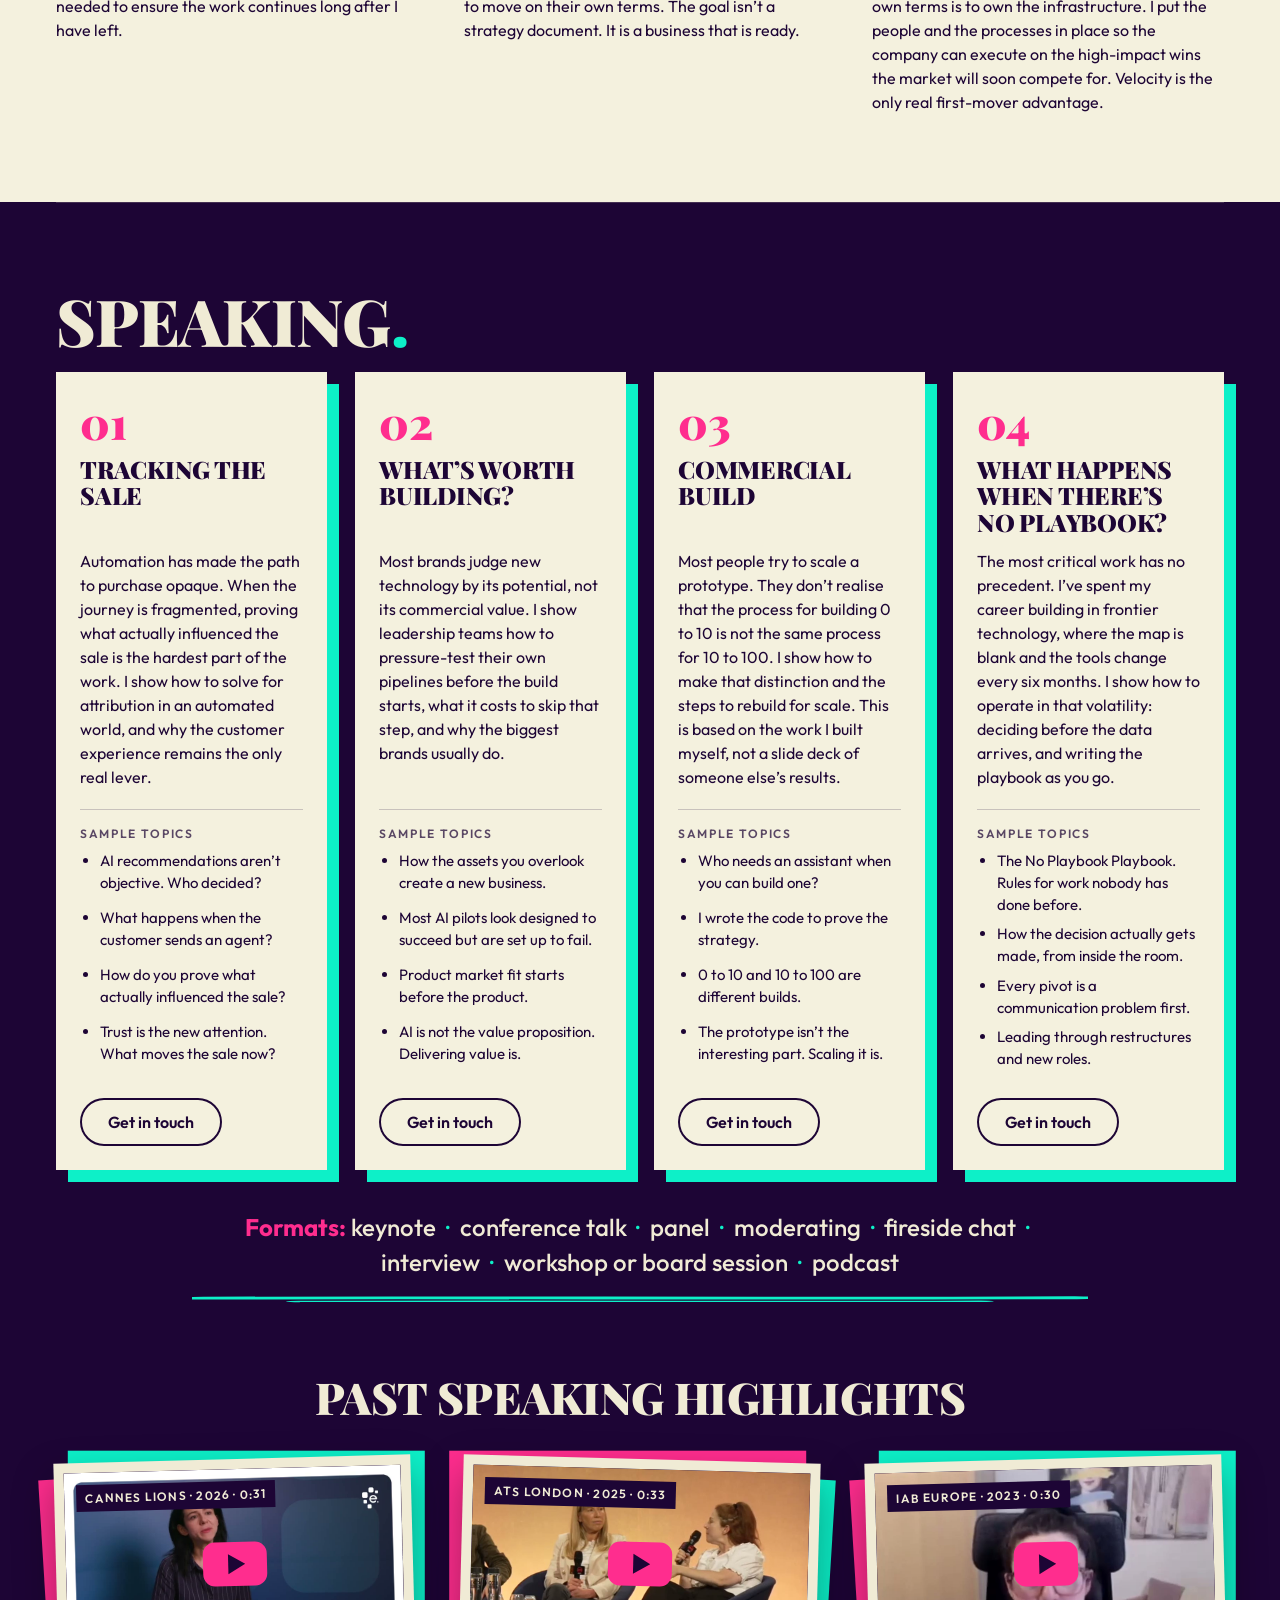
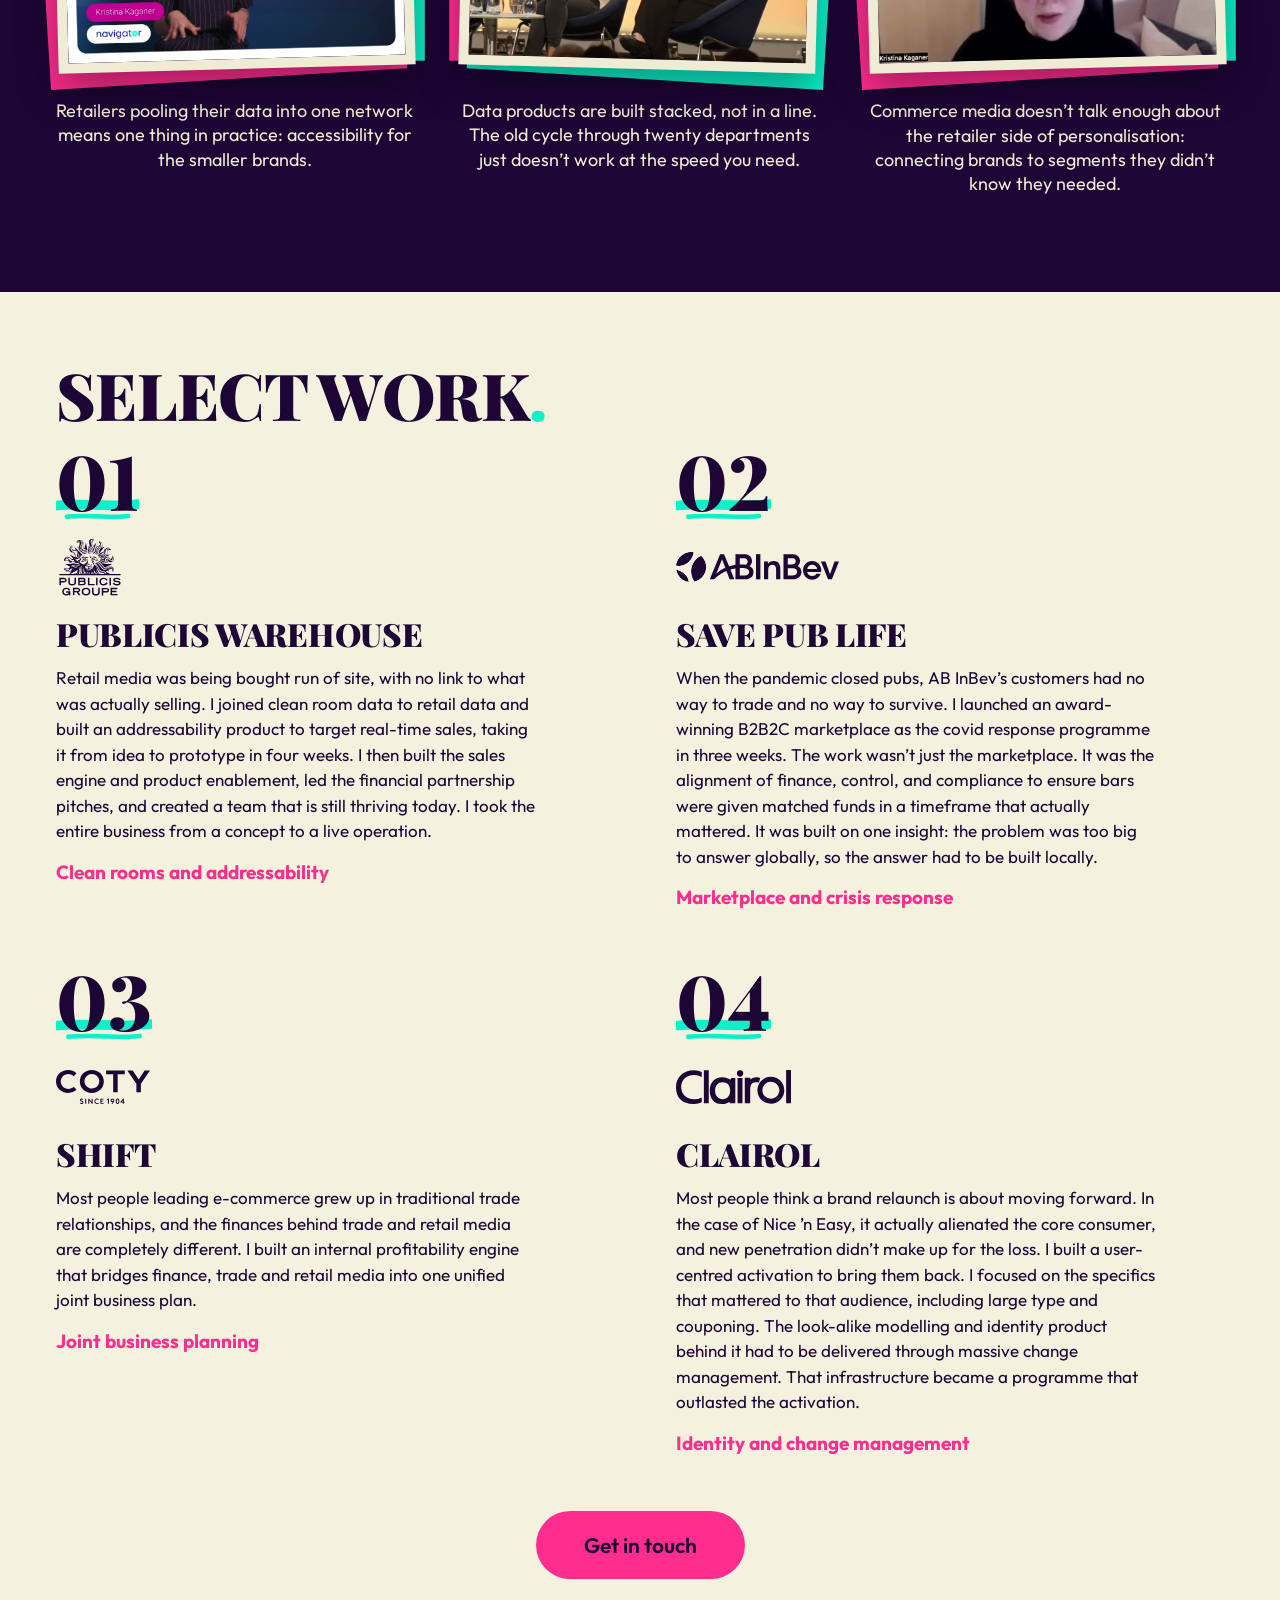
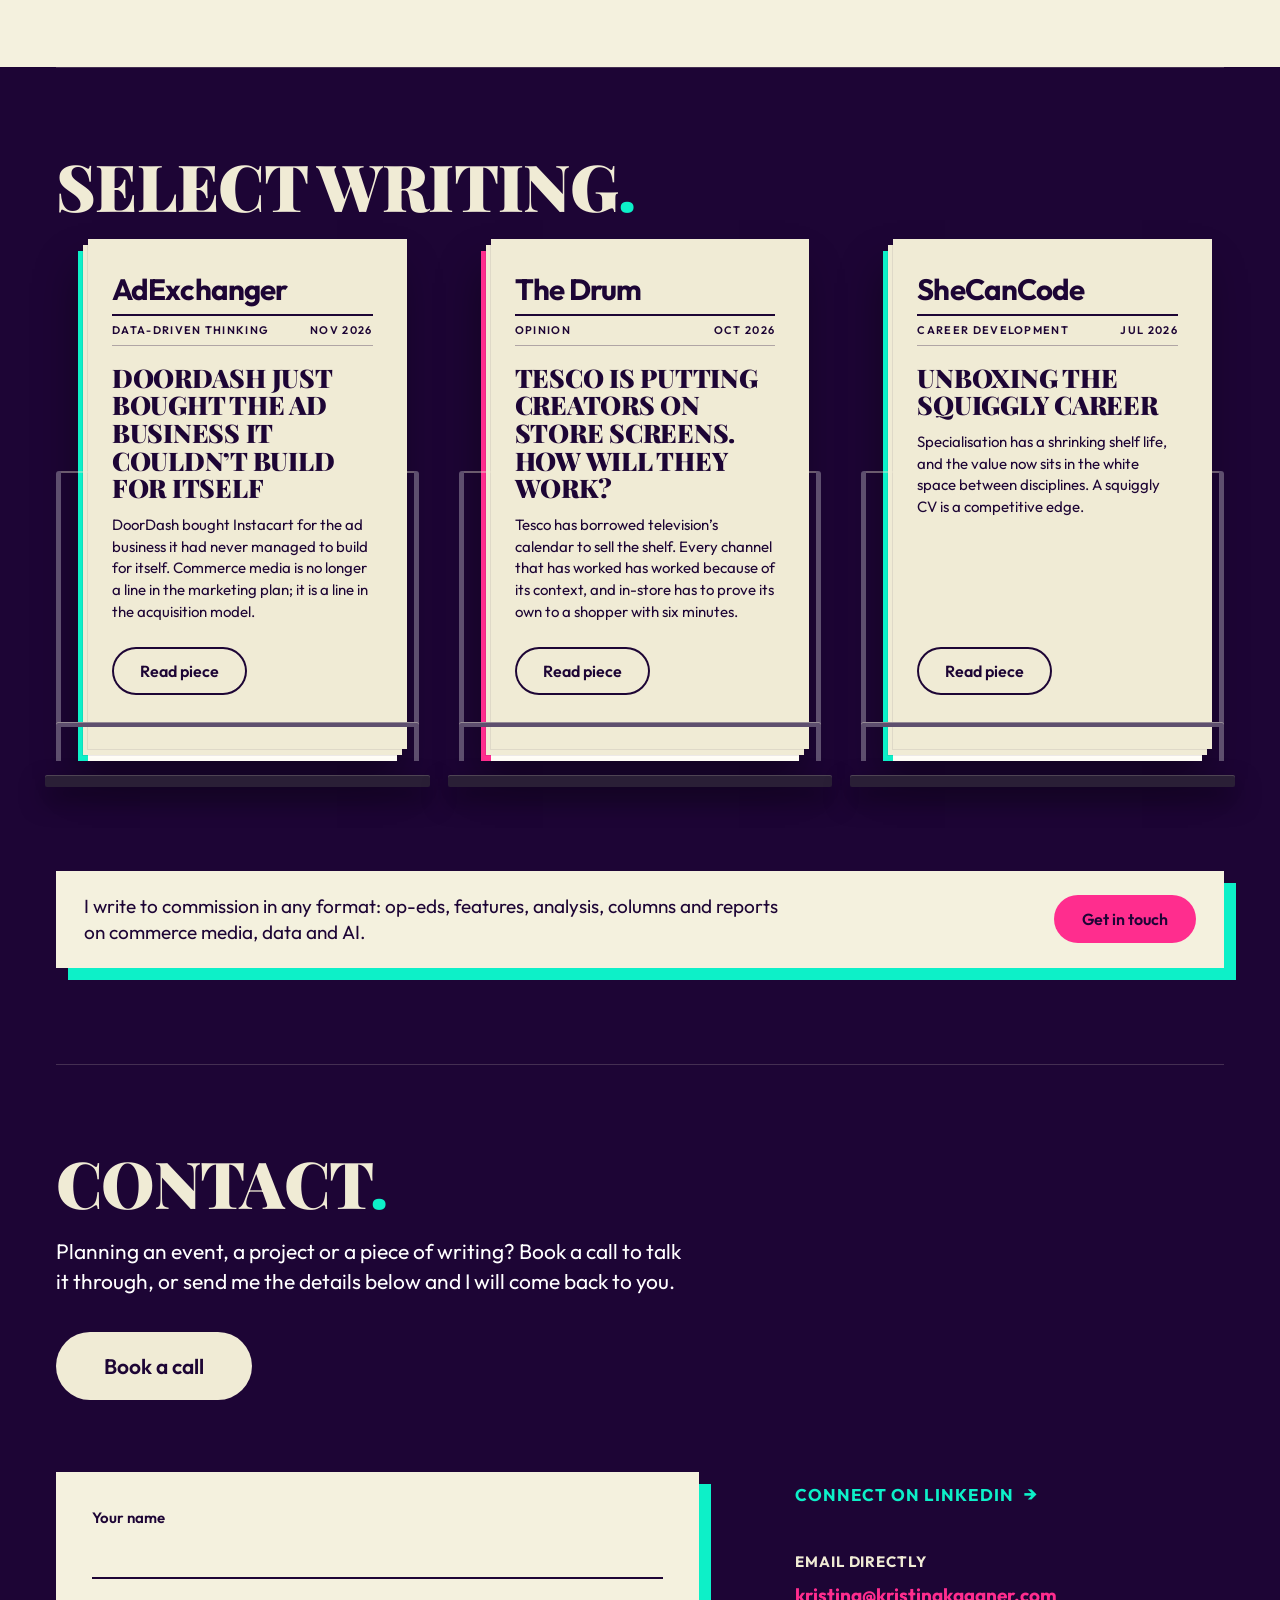
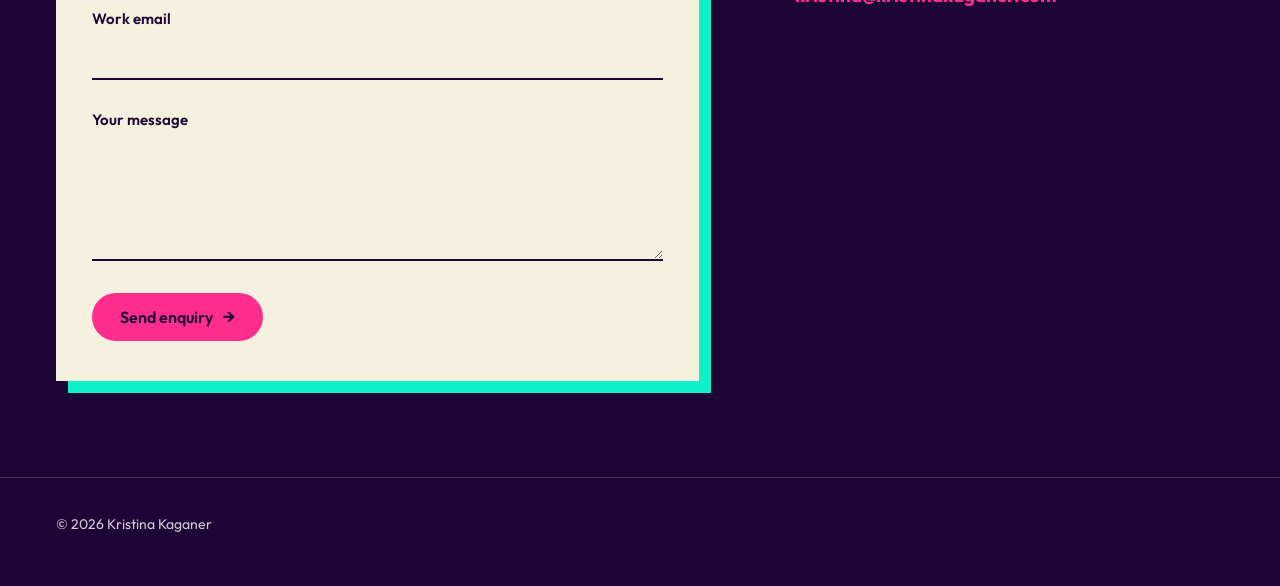
==== commit 6828cdee: "Replace the site with the new single-page build, 10 Nov 2026 The new page from new-site/ takes over " ====
--- a/index.html
+++ b/index.html
@@ -3,103 +3,727 @@
 <head>
 <meta charset="utf-8">
 <meta name="viewport" content="width=device-width, initial-scale=1">
-<!-- content/home.md · Title, Meta description -->
-<title>Kristina Kaganer · commerce media from the data up</title>
-<meta name="description" content="I build new businesses out of what a company already owns. Here’s the work behind that, and the talks I give on it.">
-<!-- Icons and share card. Both strings below are this page's own <title> and
-     meta description, word for word, so nothing new is written here (D-011).
-     The paths are root-relative, so they resolve only when served from the
-     site root, which is how preview.command serves it. -->
-<link rel="icon" href="/favicon.svg" type="image/svg+xml">
-<link rel="icon" href="/favicon-32.png" sizes="32x32" type="image/png">
-<link rel="apple-touch-icon" href="/apple-touch-icon.png">
-<meta property="og:type" content="website">
-<meta property="og:site_name" content="Kristina Kaganer">
-<meta property="og:url" content="https://kristinakaganer.com/">
-<meta property="og:title" content="Kristina Kaganer · commerce media from the data up">
-<meta property="og:description" content="I build new businesses out of what a company already owns. Here’s the work behind that, and the talks I give on it.">
-<meta property="og:image" content="https://kristinakaganer.com/assets/og-image.png">
-<meta property="og:image:width" content="1200">
-<meta property="og:image:height" content="630">
-<meta property="og:image:alt" content="Kristina Kaganer, head and shoulders.">
-<meta name="twitter:card" content="summary_large_image">
-<meta name="twitter:title" content="Kristina Kaganer · commerce media from the data up">
-<meta name="twitter:description" content="I build new businesses out of what a company already owns. Here’s the work behind that, and the talks I give on it.">
-<meta name="theme-color" content="#F7F5F0">
-<!-- Type is self-hosted in assets/fonts/ (D-020). Not preloaded: measured at
-     390 on slow 4G with 4x CPU, preloading both faces cost 1108ms of first
-     contentful paint, because a 129KB serif went ahead of the text. -->
-<link rel="stylesheet" href="assets/site.css">
-<script src="assets/site.js" defer></script>
+<title>Kristina Kaganer</title>
+<meta name="description" content="Kristina Kaganer. Advisor, speaker, consultant, builder, change specialist.">
+<meta name="theme-color" content="#1D0535">
+<link rel="icon" href="favicon.ico" sizes="32x32">
+<link rel="icon" href="favicon.svg" type="image/svg+xml">
+<link rel="apple-touch-icon" href="apple-touch-icon.png">
+<link rel="preconnect" href="https://fonts.googleapis.com">
+<link rel="preconnect" href="https://fonts.gstatic.com" crossorigin>
+<link href="https://fonts.googleapis.com/css2?family=Instrument+Sans:wght@700&family=Outfit:wght@400;500;600;700&family=Playfair+Display:wght@800;900&display=swap" rel="stylesheet">
+<style>
+  :root {
+    --bg: #1D0535;      /* aubergine */
+    --cream: #F0EBD5;   /* headline, wordmark, photo frame */
+    --chalk: #F4F1DE;   /* warm chalk: the logo band */
+    --mint: #0DF0C8;    /* alternate headline lines, wordmark full stop, offset block */
+    --pink: #FF2D8E;    /* buttons */
+    --pink-hover: #FF5CA8;
+    --white: #FFFFFF;   /* nav links and body copy */
+    --line: rgba(240, 235, 213, 0.18);
+    --serif: "Playfair Display", Georgia, "Times New Roman", serif;
+    --sans: "Outfit", "Helvetica Neue", Arial, sans-serif;
+    --brand: "Instrument Sans", "Helvetica Neue", Arial, sans-serif;   /* the wordmark */
+    --gutter: 56px;
+    --copy: calc((min(100vw, 1280px) - 2 * var(--gutter) - 48px) * 0.55);   /* the headline column: 1.1 of the hero's 2 fractions after its 48px gap */
+    --h1: clamp(40px, min(0.136 * var(--copy), 7.2vh), 92px);   /* the headline: 13.6% of its column or 7.2% of the height */
+    --wm: 36px;    /* the wordmark: fixed, so that it sits inside the bar's 44px row */
+    --bar: 80px;   /* pinned header height: the 44px row with 18px above and below; anchors land below it */
+  }
+  * { box-sizing: border-box; }
+  html { color-scheme: dark; background: var(--bg); scroll-padding-top: var(--bar); }
+  @media (prefers-reduced-motion: no-preference) { html { scroll-behavior: smooth; } }
+  body { margin: 0; background: var(--bg); color: var(--white); font: 400 18px/1.5 var(--sans); -webkit-font-smoothing: antialiased; }
+  a { color: inherit; }
+  :focus-visible { outline: 3px solid var(--mint); outline-offset: 3px; }
+  p { margin: 0; }
+
+  .wrap { max-width: 1280px; margin: 0 auto; padding-inline: var(--gutter); }
+
+  /* Header: pinned, full width, one row: the handwritten wordmark left, menu and button grouped right, a hairline under it all */
+  .top { position: sticky; top: 0; z-index: 20; background: var(--bg); box-shadow: 0 1px 0 var(--cream); }
+  .bar { display: flex; align-items: center; justify-content: space-between; gap: 24px; min-height: var(--bar); flex-wrap: wrap; }
+  /* The name in Instrument Sans 700, tracked a touch tight, with the mint full stop. Its 1em box is centred on the row like the menu's own text boxes are. */
+  .wordmark { display: inline-flex; align-items: center; min-height: 44px; text-decoration: none; color: var(--cream); font: 700 var(--wm)/1 var(--brand); letter-spacing: -0.02em; white-space: nowrap; }
+  .wordmark .dot { color: var(--mint); }
+  /* The LinkedIn mark beside the wordmark: a 20px glyph in a 44px target, centred on the wordmark's ink, cream at rest and mint on hover like the menu's underline. The target's own 12px either side is the gap after the full stop, so the mark adds 44px to the bar and nothing more. */
+  .brand { display: flex; align-items: center; }
+  .linkedin { display: inline-flex; align-items: center; justify-content: center; flex: none; width: 44px; height: 44px; color: var(--cream); }
+  .linkedin svg { display: block; fill: currentColor; }
+  .linkedin:hover { color: var(--mint); }
+  .right { display: flex; align-items: center; gap: 32px; margin-left: auto; }
+  .menu { display: flex; align-items: center; gap: 32px; list-style: none; margin: 0; padding: 0; }
+  .menu a { display: inline-flex; align-items: center; justify-content: center; min-height: 44px; min-width: 44px; text-decoration: none; font: 500 17px/1 var(--sans); }
+  .menu a:hover, .menu a[aria-current="true"] { text-decoration: underline; text-decoration-color: var(--mint); text-decoration-thickness: 2px; text-underline-offset: 7px; }
+  .top .button { background: var(--cream); }   /* cream on the bar; the page's buttons stay pink */
+  .top .button:hover { background: var(--white); }
+
+  .button { display: inline-flex; align-items: center; justify-content: center; min-height: 48px; padding: 0 28px; border-radius: 999px; background: var(--pink); color: var(--bg); text-decoration: none; font: 600 16px/1 var(--sans); white-space: nowrap; }
+  .button:hover { background: var(--pink-hover); }
+
+  /* Hero */
+  .hero { display: grid; grid-template-columns: minmax(0, 1.1fr) minmax(0, 0.9fr); gap: 48px; align-items: center; padding-block: 32px clamp(32px, 6vh, 48px); }   /* 32px under the bar's hairline, level with the least it leaves above the logo band */
+  h1 { margin: 0; font: 900 var(--h1)/0.93 var(--serif); text-transform: uppercase; letter-spacing: -0.01em; color: var(--cream); }
+  h1 span { display: block; }
+  h1 .mint { color: var(--mint); }
+  h1 .small { font-size: 0.78em; margin-top: 0.06em; }
+  .lede { max-width: 30rem; margin: 20px 0 26px; font-size: 21px; line-height: 1.4; }
+
+  /* The polaroid, as drawn */
+  .portrait { position: relative; justify-self: center; width: clamp(234px, 36vh, 288px); height: clamp(260px, 40vh, 320px); margin: 0; }
+  .portrait .block { position: absolute; inset: 6% 4% -4% -4%; background: var(--mint); transform: rotate(-2.5deg); }
+  .portrait .frame { position: absolute; inset: 0; display: block; background: var(--cream); padding: 16px; transform: rotate(3deg); box-shadow: 0 24px 50px rgba(0, 0, 0, 0.45); }
+  .portrait img { display: block; width: 100%; height: 100%; object-fit: cover; object-position: 50% 20%; }
+
+  /* Logo band: warm chalk edge to edge, one slow loop of single-colour marks */
+  .logos { background: var(--chalk); color: var(--bg); padding-block: 32px 36px; --s: 1; }
+  .logos-label { margin: 0 0 20px; font: 500 13px/1 var(--sans); letter-spacing: 0.14em; text-transform: uppercase; opacity: 0.72; }
+  .marquee { overflow: hidden; -webkit-mask-image: linear-gradient(90deg, transparent, #000 8%, #000 92%, transparent); mask-image: linear-gradient(90deg, transparent, #000 8%, #000 92%, transparent); }
+  .track { display: flex; align-items: center; gap: 80px; width: max-content; height: calc(80px * var(--s)); margin: 0; padding: 0; list-style: none; animation: logos-scroll 32s linear infinite; }
+  .track li { display: flex; align-items: center; }
+  .track img { display: block; width: auto; }
+  .track .abi img { height: calc(36px * var(--s)); }
+  .track .pub img { height: calc(76px * var(--s)); }
+  .track .wpp img { height: calc(36px * var(--s)); }
+  .track .omc img { height: calc(30px * var(--s)); }
+  .track .cty img { height: calc(42px * var(--s)); }
+  .marquee:hover .track { animation-play-state: paused; }
+  @keyframes logos-scroll { to { transform: translateX(calc(-50% - 40px)); } }
+  @media (prefers-reduced-motion: reduce) {
+    .track { animation: none; width: auto; height: auto; flex-wrap: wrap; gap: 24px 48px; }
+    .track li[aria-hidden] { display: none; }
+    .marquee { -webkit-mask-image: none; mask-image: none; }
+  }
+
+  /* Sections of the single scroll. Square brackets are briefs for copy still to come. */
+  .section { position: relative; padding-block: 88px 96px; }
+  .section::before { content: ""; position: absolute; top: 0; left: var(--gutter); right: var(--gutter); height: 1px; background: var(--line); }
+  .section:first-of-type::before { display: none; }
+  h2 { margin: 0 0 20px; font: 900 min(clamp(40px, 7vw, 72px), var(--h1))/0.95 var(--serif); text-transform: uppercase; letter-spacing: -0.01em; color: var(--cream); }
+  h2 span { color: var(--mint); }
+  h3 { margin: 0 0 6px; font: 500 14px/1.3 var(--sans); letter-spacing: 0.14em; text-transform: uppercase; color: rgba(240, 235, 213, 0.62); }
+  .intro { max-width: 40rem; font-size: 21px; line-height: 1.4; margin: 0 0 48px; }
+  .intro + .intro { margin-top: -28px; }
+  .num { display: block; margin-bottom: 14px; font: 600 14px/1 var(--sans); letter-spacing: 0.14em; color: var(--mint); }
+
+  /* Speaking: four chalk cards, each with a mint block behind it, as drawn. The number is decorative; the list carries the order. */
+  .speaking { overflow-x: clip; }   /* the tilted blocks behind the clips never add a horizontal scroll */
+  .topics { display: grid; grid-template-columns: repeat(4, minmax(0, 1fr)); gap: 36px 28px; margin: 0 0 40px; padding: 0; list-style: none; }
+  .topics > li { display: grid; grid-template-rows: subgrid; grid-row: span 6; row-gap: 0; padding: 28px 24px 24px; background: var(--chalk); color: var(--bg); box-shadow: 12px 12px 0 var(--mint); }   /* the card's six rows (number, title, lede, label, topics, button) are rows of the grid itself, so each starts at one height across the cards beside it, whatever the lede's line count */
+  .topics .num { margin: 0 0 12px; font: 900 44px/1 var(--serif); letter-spacing: 0; color: var(--pink); }
+  .topics h3 { margin: 0 0 14px; font: 900 24px/1.1 var(--serif); letter-spacing: -0.01em; text-transform: uppercase; color: var(--bg); }
+  .topics p { margin: 0 0 20px; font-size: 16px; line-height: 1.5; }
+  .topics .ideas-label { margin: 0 0 10px; padding-top: 18px; border-top: 1px solid rgba(29, 5, 53, 0.2); font: 600 12px/1 var(--sans); letter-spacing: 0.14em; text-transform: uppercase; color: rgba(29, 5, 53, 0.72); }   /* three or four sample topics per pillar, under a rule, as a plain bulleted list */
+  .topics .ideas { display: grid; gap: 8px; margin: 0 0 28px; padding: 0 0 0 20px; list-style: disc; font-size: 15px; line-height: 1.45; }
+  .topics .button { align-self: end; justify-self: start; }
+  .topics .button, .mag .read { background: transparent; box-shadow: inset 0 0 0 2px var(--bg); color: var(--bg); }   /* the quiet tier: an outline on the light cards, so the hero, Work, the commission line and the form keep the only pink buttons */
+  .topics .button:hover, .holder:hover .read { background: var(--bg); color: var(--cream); }
+  .formats { width: fit-content; max-width: 56rem; margin: 0 auto; font: 500 clamp(19px, 1.9vw, 24px)/1.45 var(--sans); letter-spacing: 0; text-transform: none; text-align: center; color: var(--cream); }   /* her h3 under the cards, centred: Formats: then the eight formats at the lede's size with a mint dot between each; the h3 is also a .mark.mint, so About's marker stroke runs once under the whole block, as wide as its longest line */
+  .formats.mark { padding-bottom: 1em; }   /* the stroke sits 0.68em under the text, about half a line (line height 1.45), in place of the 0.11em it hugs the About lines with */
+  .formats strong { font-weight: 700; color: var(--pink); }   /* Formats: runs inline at the head of the line, bold in pink like the card numbers above it, so the word is a different colour from the eight formats */
+  .formats .sep { margin: 0 0.2em; color: var(--mint); }
+
+  /* Sample keynotes: three clips in cream frames with a pink and a mint block behind each. The video sits in the screen with its still as poster, the event tag top left in an aubergine pill, and one pink button that plays and pauses; while a clip plays the tag and the button clear out of the picture, and the button comes back under the pointer or the keyboard. */
+  .keynotes { margin-top: 72px; text-align: center; }
+  .keynotes-title { margin: 0; padding-bottom: 40px; font: 900 clamp(30px, 4vw, 44px)/1 var(--serif); letter-spacing: -0.01em; text-transform: uppercase; color: var(--cream); }
+  .keynotes-sub { margin: 0 0 48px; font: 500 18px/1.4 var(--sans); color: var(--pink); }
+  .clips { display: grid; grid-template-columns: repeat(3, minmax(0, 1fr)); gap: 40px 48px; margin: 0; padding: 0; list-style: none; }
+  .clip { display: block; margin: 0; color: var(--cream); }
+  .shot { position: relative; isolation: isolate; display: block; transform: rotate(-1.5deg); }
+  .shot::before, .shot::after { content: ""; position: absolute; inset: 0; z-index: -1; }   /* behind the frame, which is in flow */
+  .shot::before { background: var(--pink); transform: translate(-12px, 10px) rotate(-2deg); }
+  .shot::after { background: var(--mint); transform: translate(12px, -8px) rotate(1.5deg); }
+  .clips li:nth-child(2) .shot { transform: rotate(1.5deg); }
+  .clips li:nth-child(2) .shot::before { background: var(--mint); transform: translate(12px, 10px) rotate(2deg); }
+  .clips li:nth-child(2) .shot::after { background: var(--pink); transform: translate(-12px, -8px) rotate(-1.5deg); }
+  .shot .frame { display: block; padding: 10px; background: var(--cream); box-shadow: 0 18px 40px rgba(0, 0, 0, 0.35); }
+  .screen { position: relative; display: block; aspect-ratio: 16 / 9; overflow: hidden; background: radial-gradient(120% 100% at 30% 20%, rgba(240, 235, 213, 0.16), transparent 60%), var(--bg); }
+  .screen :is(img, video) { position: absolute; inset: 0; width: 100%; height: 100%; object-fit: cover; }
+  .screen video { cursor: pointer; }   /* the picture itself plays and pauses too */
+  .screen .tag { position: absolute; left: 12px; top: 12px; padding: 6px 9px 5px; background: var(--bg); font: 600 12px/1.3 var(--sans); letter-spacing: 0.1em; text-transform: uppercase; color: var(--cream); text-align: left; transition: opacity 0.2s; }   /* cream on aubergine, whatever the still behind it */
+  .play { position: absolute; left: 50%; top: 50%; width: 64px; height: 44px; margin: 0; padding: 0; border: 0; transform: translate(-50%, -50%); border-radius: 12px; background: var(--pink); cursor: pointer; transition: opacity 0.2s; }
+  .play::after { content: ""; position: absolute; left: 50%; top: 50%; transform: translate(-40%, -50%); border-style: solid; border-width: 10px 0 10px 17px; border-color: transparent transparent transparent var(--bg); }
+  .play:hover { background: var(--pink-hover); }
+  .clip.is-playing :is(.tag, .play) { opacity: 0; }
+  .clip.is-playing:hover .play, .clip.is-playing .play:focus-visible { opacity: 1; }
+  .clip.is-playing .play::after { width: 18px; height: 18px; box-sizing: border-box; border-width: 0 6px; border-color: var(--bg); transform: translate(-50%, -50%); }   /* the triangle becomes two bars */
+  .caption { display: block; margin-top: 30px; font-size: 18px; line-height: 1.35; }
+  .full { display: inline-flex; align-items: center; min-height: 44px; margin-top: 2px; font: 600 14px/1.3 var(--sans); letter-spacing: 0.08em; text-transform: uppercase; color: var(--mint); text-decoration: none; }   /* under the caption: the whole recording, on YouTube */
+  .full:hover { text-decoration: underline; text-decoration-thickness: 2px; text-underline-offset: 6px; }
+
+
+  /* About: a warm chalk band after the logo band. The heading top left and the statement centred in the column's height under it, with the same space above and below; the colour photo top right with the award line under it; the three sides in a row under both, a column gap's width below. */
+  .about { background: var(--chalk); color: var(--bg); border-top: 1px solid rgba(29, 5, 53, 0.14); padding-block: clamp(48px, 8vh, 72px) clamp(56px, 11vh, 88px); }   /* 72 and 88 at 800 tall and above, less on short screens */
+  .about::before { display: none; }
+  .about-screen { display: grid; grid-template-columns: minmax(0, 1fr) minmax(0, 1fr); gap: clamp(40px, 7vh, 56px) 56px; align-items: start; }   /* the row gap matches the column gap at 800 tall and above, so the sides sit as far below the top row as the columns sit apart */
+  .about-say { display: grid; grid-template-rows: auto 1fr; align-self: stretch; align-content: start; }   /* the column runs the photo column's height: the heading at the top beside the picture, then the statement centred in what is left, so it has the same space above it as below */
+  .about-say .statement { align-self: center; }
+  .about h2 { margin: 0; font-size: min(clamp(40px, min(7vw, 10vh - 8px), 72px), var(--h1)); color: var(--bg); }   /* the same heading as Speaking and Work, in the statements column, capped at the headline's size like the others */
+  .statement { margin: 0; font: 900 clamp(30px, min(3.6vw - 2px, 8.75vh - 26px), 44px)/1.14 var(--serif); letter-spacing: -0.01em; text-transform: uppercase; font-variant-numeric: lining-nums; color: var(--bg); }   /* Playfair Display 900, two points under the 46px it had: 44px at 1280 by 800, 37 at 720 */
+  .mark { background-repeat: no-repeat; background-size: 100% 0.32em; background-position: 0 100%; padding-bottom: 0.11em; -webkit-box-decoration-break: clone; box-decoration-break: clone; }
+  .mark.mint { background-image: url("data:image/svg+xml,%3Csvg xmlns='http://www.w3.org/2000/svg' viewBox='0 0 200 32' preserveAspectRatio='none'%3E%3Cpath d='M3 10C60 6 130 13 197 8' fill='none' stroke='%230DF0C8' stroke-width='13' stroke-linecap='round'/%3E%3Cpath d='M24 25C80 22 140 27 176 24' fill='none' stroke='%230DF0C8' stroke-width='6' stroke-linecap='round'/%3E%3C/svg%3E"); }
+  .mark.pink { background-image: url("data:image/svg+xml,%3Csvg xmlns='http://www.w3.org/2000/svg' viewBox='0 0 200 32' preserveAspectRatio='none'%3E%3Cpath d='M3 10C60 6 130 13 197 8' fill='none' stroke='%23FF2D8E' stroke-width='13' stroke-linecap='round'/%3E%3Cpath d='M24 25C80 22 140 27 176 24' fill='none' stroke='%23FF2D8E' stroke-width='6' stroke-linecap='round'/%3E%3C/svg%3E"); }
+  .about-sides h3 { margin: 0 0 8px; font: 700 16px/1.3 var(--sans); letter-spacing: 0.06em; text-transform: uppercase; color: var(--bg); }
+  .about-sides { grid-column: 1 / -1; display: grid; grid-template-columns: repeat(3, minmax(0, 1fr)); gap: 28px 56px; }   /* the three sides share one row under the statements and the photo */
+  .about-sides p { margin: 0; font-size: 16px; line-height: 1.5; }
+  .about-photo { display: grid; gap: 20px; align-content: start; }
+  .polaroid { position: relative; isolation: isolate; width: min(100%, 640px, max(380px, calc(165vh - 748px))); margin: 12px 0 0; transform: rotate(-2deg); }   /* landscape; full width of its column at 800 tall, 440px at 720, never under 380 */
+  .polaroid .frame { display: block; padding: 14px 14px 36px; background: #FFFDF6; box-shadow: 0 18px 40px rgba(29, 5, 53, 0.22); }
+  .polaroid::before, .polaroid::after { content: ""; position: absolute; inset: 0; z-index: -1; }   /* behind the frame, which is in flow */
+  .polaroid::before { background: var(--mint); transform: translate(-14px, -12px) rotate(-1.5deg); }   /* gentler tilts than the portrait had: on a frame this wide 3 degrees threw the corners out by 25px */
+  .polaroid::after { background: var(--pink); transform: translate(14px, 14px) rotate(1.2deg); }
+  .polaroid img { display: block; width: 100%; height: auto; aspect-ratio: 16 / 9; object-fit: cover; object-position: 50% 50%; }   /* in colour; the file is already cropped clear of the event logos and the photo credit */
+  .named { margin: 0; font: 900 clamp(22px, 2.2vw, 28px)/1.25 var(--serif); letter-spacing: -0.01em; font-variant-numeric: lining-nums; color: var(--bg); }   /* the award line under the landscape photo: the statements' Playfair at 28px, the title on the mint highlighter */
+
+  /* Work: the editorial grid on a chalk screen. Two columns, a big aubergine numeral on a mint highlighter stroke over each uppercase title, a pink area line under the copy. The numeral is decorative; the list carries the order. */
+  .work { background: var(--chalk); color: var(--bg); padding-block: 72px 88px; }
+  .work::before { display: none; }
+  .work h2 { color: var(--bg); }
+  .work :focus-visible { outline-color: var(--bg); }
+  .work-grid { display: grid; grid-template-columns: repeat(2, minmax(0, 1fr)); gap: 56px 72px; margin: 0 0 56px; padding: 0; list-style: none; }
+  .work-grid .num { display: inline-block; margin: 0 0 14px; font: 900 clamp(56px, 6vw, 76px)/0.9 var(--serif); font-variant-numeric: lining-nums; letter-spacing: 0; color: var(--bg); }
+  .work h3.title { margin: 0 0 14px; font: 900 clamp(26px, 2.6vw, 32px)/1.08 var(--serif); letter-spacing: -0.01em; text-transform: uppercase; color: var(--bg); }
+  .work-grid p { max-width: 30rem; font-size: 17px; line-height: 1.5; }
+  /* Each card reads top to bottom: the number, the logo of where the build was made, the title, the paragraph, the practice line. The logos are the band's files at four fifths of the band's heights, each centred in a lane 60px tall (content height plus padding, so width still follows the file's own ratio), which keeps the titles level across a row; --s shrinks the lot below 860. */
+  .work-grid > li { --s: 1; }
+  .work-grid .where { display: block; box-sizing: content-box; width: auto; margin: 0 0 20px; }
+  .work-grid .where.pub { height: calc(60px * var(--s)); padding: 0; }
+  .work-grid .where.abi { height: calc(30px * var(--s)); padding: calc(15px * var(--s)) 0; }
+  .work-grid .where.cty { height: calc(34px * var(--s)); padding: calc(13px * var(--s)) 0; }
+  .work-grid .where.clr { height: calc(34px * var(--s)); padding: calc(13px * var(--s)) 0; }
+  .work-grid .area { max-width: none; margin-top: 16px; font: 700 19px/1.3 var(--sans); color: var(--pink); }   /* 19px bold: pink on chalk is 3.07:1, which passes AA only as large text; the selector has to outscore .work-grid p, or the size falls to 17px and fails */
+  .work .button { display: flex; width: fit-content; margin: 0 auto; }   /* under the four cards, centred on the section, in the large pill (sized with the booking button below), so it belongs to the section and not to the card above it */
+
+  /* Writing: three magazine holders, as her reference draws them. A wire rack on the aubergine with a cream cover standing in it and the issues behind peeking out; the whole cover is the link and opens the piece on the publisher's site. The rack's front wire runs through the cover's bottom padding, never through the words. The list carries the order. */
+  .writing { overflow-x: clip; --wire: #5E4F6E; --wire-light: rgba(240, 235, 213, 0.38); }
+  .holders { display: grid; grid-template-columns: repeat(3, minmax(0, 1fr)); gap: 48px 40px; margin: 0 0 64px; padding: 14px 0 20px; list-style: none; }
+  .holder { position: relative; padding: 0 22px 26px; }   /* room for the rack's posts and its shelf */
+  .mag { position: relative; isolation: isolate; display: flex; flex-direction: column; height: 100%; padding: 24px 24px 66px; border-left: 10px solid var(--accent, var(--mint)); background: #FFFDF6; color: var(--bg); box-shadow: 0 18px 40px rgba(0, 0, 0, 0.4); }
+  .mag::before, .mag::after { content: ""; position: absolute; inset: 0 0 0 -10px; z-index: -1; background: var(--cream); box-shadow: 0 0 0 1px rgba(29, 5, 53, 0.08); }   /* the issues behind this one */
+  .mag::before { transform: translate(5px, -6px); }
+  .mag::after { transform: translate(10px, -12px); }
+  .masthead { margin: 0 0 10px; font: 700 clamp(26px, 2.3vw, 32px)/1 var(--sans); letter-spacing: -0.03em; color: var(--bg); }
+  .issue { display: flex; justify-content: space-between; gap: 12px; margin: 0 0 18px; padding: 7px 0; border-top: 2px solid var(--bg); border-bottom: 1px solid rgba(29, 5, 53, 0.3); font: 600 11px/1.3 var(--sans); letter-spacing: 0.12em; text-transform: uppercase; }
+  .issue span:last-child { white-space: nowrap; }   /* the date never splits across two rows */
+  .mag h3 { margin: 0 0 12px; font: 900 clamp(22px, 2vw, 27px)/1.08 var(--serif); letter-spacing: -0.01em; text-transform: uppercase; color: var(--bg); }
+  .mag h3 a { color: inherit; text-decoration: none; }
+  .mag h3 a::after { content: ""; position: absolute; inset: 0; z-index: 1; }   /* the whole cover is the hit area */
+  .mag h3 a:focus-visible { outline: none; }
+  .mag:has(a:focus-visible) { outline: 3px solid var(--mint); outline-offset: 3px; }
+  .standfirst { margin: 0 0 24px; font-size: 15px; line-height: 1.45; }
+  .mag .read { margin-top: auto; align-self: flex-start; }
+  .holder:hover h3 a { text-decoration: underline; text-decoration-color: var(--mint); text-decoration-thickness: 2px; text-underline-offset: 5px; }
+  .rack { position: absolute; left: 0; right: 0; bottom: 26px; z-index: 2; height: 54%; pointer-events: none; border-inline: 5px solid var(--wire); border-radius: 3px 3px 0 0; box-shadow: inset 0 2px 0 var(--wire-light); }   /* the posts either side of the cover */
+  .rack::before { content: ""; position: absolute; left: -5px; right: -5px; bottom: 34px; height: 5px; border-radius: 3px; background: var(--wire); box-shadow: inset 0 1px 0 var(--wire-light); }   /* the front wire, 34px up the cover's 66px bottom padding */
+  .rack::after { content: ""; position: absolute; left: -16px; right: -16px; bottom: -26px; height: 12px; border-radius: 2px; background: #2A1F36; box-shadow: inset 0 1px 0 rgba(240, 235, 213, 0.18), 0 12px 24px rgba(0, 0, 0, 0.5); }   /* the shelf */
+  .commission { display: flex; flex-wrap: wrap; align-items: center; justify-content: space-between; gap: 16px 32px; padding: 22px 28px; background: var(--chalk); color: var(--bg); box-shadow: 12px 12px 0 var(--mint); }
+  .commission p { margin: 0; max-width: 44rem; font-size: 19px; line-height: 1.4; }
+  .commission :focus-visible { outline-color: var(--bg); }
+
+  /* Contact, as she laid it out on 10 Nov 2026: the heading and the closing line left-aligned like the rest of the page, then the Book a call pill under them at the same left edge, as the page's key action. Under those, two columns: the brief form on the left and the two direct routes, LinkedIn and email, on the right. The form sits on a chalk panel with the mint block behind it, the commission line's treatment, so it is easy to spot; on the chalk everything in it is aubergine, the fields an aubergine underline that turns pink while you type, and the send button the site's pink pill. */
+  .contact h2 { margin-bottom: 24px; }
+  .contact .intro { margin: 0; }
+  .contact-grid { display: grid; grid-template-columns: minmax(0, 3fr) minmax(0, 2fr); gap: 48px 96px; margin-top: 72px; }
+  .direct { display: grid; gap: 36px; justify-items: start; align-content: start; }
+  .go { display: inline-flex; align-items: center; gap: 10px; min-height: 44px; text-decoration: none; font: 700 17px/1 var(--sans); letter-spacing: 0.06em; text-transform: uppercase; color: var(--mint); }
+  .go::after { content: "\2192"; font-size: 1.15em; line-height: 1; transition: transform 0.2s; }
+  .go:hover span { text-decoration: underline; text-decoration-thickness: 2px; text-underline-offset: 6px; }   /* the words underline, the arrow moves */
+  .go:hover::after { transform: translateX(4px); }
+  .direct p { margin: 0; }
+  .direct-label { display: block; margin: 0 0 2px; font: 700 15px/1.3 var(--sans); letter-spacing: 0.06em; text-transform: uppercase; color: var(--cream); }
+  .address { display: inline-flex; align-items: center; min-height: 44px; font: 700 19px/1.2 var(--sans); color: var(--pink); text-decoration: none; }   /* pink on the aubergine is 5.35:1 */
+  .address:hover { text-decoration: underline; text-decoration-color: var(--mint); text-decoration-thickness: 2px; text-underline-offset: 6px; }
+  .brief { display: grid; gap: 30px; margin: 0; padding: 36px 36px 40px; background: var(--chalk); color: var(--bg); color-scheme: light; box-shadow: 12px 12px 0 var(--mint); }
+  .brief :focus-visible { outline-color: var(--bg); }
+  .field { display: grid; gap: 4px; margin: 0; }
+  .field label { font: 600 15px/1.3 var(--sans); color: var(--bg); }
+  .field :is(input, textarea) { width: 100%; min-height: 44px; margin: 0; padding: 8px 0 12px; border: 0; border-bottom: 2px solid var(--bg); border-radius: 0; background: transparent; color: var(--bg); font: 400 18px/1.4 var(--sans); }
+  .field textarea { min-height: 128px; resize: vertical; }
+  .field :is(input, textarea):focus-visible { outline: none; border-bottom-color: var(--pink); box-shadow: 0 1px 0 var(--pink); }   /* a 3px pink underline in place of the ring, which would draw a box round a field that has none; pink on the chalk is 3.07:1, over the 3:1 a field's edge needs */
+  .field :is(input, textarea):-webkit-autofill { -webkit-text-fill-color: var(--bg); box-shadow: 0 0 0 1000px var(--chalk) inset; }   /* autofill keeps the chalk */
+  .brief .button { justify-self: start; gap: 10px; margin: 2px 0 0; border: 0; cursor: pointer; }
+  .brief .button::after { content: "\2192"; font-size: 1.15em; line-height: 1; }
+  .brief .button:disabled { opacity: 0.6; cursor: default; }   /* while the enquiry is on its way */
+  .send { display: flex; flex-wrap: wrap; align-items: center; gap: 12px 20px; }   /* the button, then the line that says whether it sent: beside the button where there is room, under it where there is not */
+  .form-note { flex: 1 1 14rem; min-width: 0; margin: 0; font: 500 17px/1.4 var(--sans); color: var(--bg); }
+  .form-note.is-error { font-weight: 700; }   /* aubergine either way: neither mint nor pink is readable at this size on the chalk, so the failed line is bold and its words say what happened */
+  /* Booking: the key action, left-aligned under the closing line. It takes the header button's cream, not the pink of Send enquiry in the panel below, and is the biggest button on the page: 68px tall with 21px words. The pill opens her Google Calendar booking page in a pop-up over the page: a chalk panel with the mint block behind it, a close button top right, Google's own page (which is white and cannot be restyled) filling the rest. Esc, the close button and a click on the dimmed page all close it. */
+  .booking { display: flex; justify-content: flex-start; margin-top: 36px; }
+  .work .button, .booking .button { min-height: 68px; padding: 0 48px; font-size: 21px; }   /* the large pill. The page has two button sizes: this one and the standard 48px pill */
+  .booking .button { background: var(--cream); }
+  .booking .button:hover { background: var(--white); }
+  .booking-dialog { width: min(1040px, 100vw - 48px); height: min(760px, 100vh - 48px); height: min(760px, 100dvh - 48px); max-width: none; max-height: none; margin: auto; padding: 0; border: 0; overflow: visible; background: var(--chalk); color: var(--bg); box-shadow: 12px 12px 0 var(--mint); }
+  .booking-dialog::backdrop { background: rgba(29, 5, 53, 0.82); }
+  .booking-panel { display: grid; grid-template-rows: auto minmax(0, 1fr); height: 100%; padding: 0 10px 10px; }
+  .booking-close { justify-self: end; display: inline-flex; align-items: center; justify-content: center; width: 44px; height: 44px; margin: 2px -6px 2px 0; padding: 0; border: 0; border-radius: 999px; background: transparent; color: var(--bg); cursor: pointer; }
+  .booking-close:hover { background: rgba(29, 5, 53, 0.1); }
+  .booking-close:focus-visible { outline-color: var(--bg); }
+  .booking-close svg { display: block; }
+  .booking-dialog iframe { display: block; width: 100%; height: 100%; border: 0; background: #fff; color-scheme: light; }
+  html:has(.booking-dialog[open]) { overflow: hidden; }   /* the page behind holds still while the pop-up is open */
+
+  .foot { display: flex; align-items: center; padding-block: 24px 40px; border-top: 1px solid var(--line); font-size: 14px; }
+  .foot small { display: inline-flex; align-items: center; min-height: 44px; font-size: 14px; opacity: 0.8; }
+
+  @media (max-width: 1180px) {
+    .topics { grid-template-columns: repeat(2, minmax(0, 1fr)); }   /* four across leaves 246px cards here and 207px at 1024, so two by two takes over */
+  }
+
+  @media (max-width: 1070px) {
+    /* The bar runs two rows from here down: the wordmark and the mark, then the menu and button right-aligned under them. The wordmark, the mark and the menu would share one row down to about 1017, so this leaves slack for other renderers' metrics. The bar is 8px, the 44px brand row, the 44px menu row and 8px. */
+    :root { --bar: 104px; }
+    .bar { min-height: 0; padding-block: 8px; row-gap: 0; }
+    .right { width: 100%; justify-content: flex-end; }
+  }
+
+  @media (max-width: 1000px) {
+    .about-screen { grid-template-columns: 1fr; }
+    .about-say { grid-template-rows: auto; gap: clamp(16px, 3.5vh, 28px); align-self: auto; }   /* one column: the statement follows the heading again */
+    .polaroid { width: min(100%, 640px); }   /* one column: the screen fit no longer applies */
+    .about-sides { gap: 28px 40px; }
+  }
+
+  @media (max-width: 860px) {
+    /* One column: the headline is 13.6% of the screen between the gutters, with a 36px floor that only bites under 265px wide. The wordmark keeps its 36px down to 375 and then shrinks so that it (7.89 of its ems with the full stop) and the mark's 44px fit between the gutters: 35px at 360, 29.9px at 320. */
+    :root { --gutter: 20px; --copy: calc(100vw - 2 * var(--gutter)); --h1: clamp(36px, min(0.136 * var(--copy), 7.2vh), 92px); --wm: min(36px, (var(--copy) - 44px) / 7.89); }
+    .top .button { display: none; }           /* the hero carries the button */
+    .menu { gap: 20px; }
+    .top .menu li:first-child { display: none; }   /* the wordmark is the home link */
+    .hero { grid-template-columns: 1fr; gap: 36px; padding-block: 32px 44px; }
+    .lede { font-size: 18px; margin: 18px 0 24px; }
+    .portrait { width: min(260px, 66vw); height: calc(min(260px, 66vw) * 1.1); margin-top: 0; }
+    .portrait .frame { padding: 14px; }
+    .logos { padding-block: 28px 32px; --s: 0.8; }
+    .track { gap: 56px; }
+    @keyframes logos-scroll { to { transform: translateX(calc(-50% - 28px)); } }
+    .section { padding-block: 60px 64px; }
+    .intro { font-size: 18px; margin-bottom: 36px; }
+    .intro + .intro { margin-top: -20px; }
+    .about { padding-block: 56px 64px; }
+    .about-screen { grid-template-columns: 1fr; gap: 40px; }
+    .about-say { gap: 20px; }
+    .polaroid { width: calc(100% - 30px); margin: 16px 14px 0 16px; }   /* room for the mint block at the gutter and the pink block at the edge */
+    .polaroid .frame { padding: 12px 12px 36px; }
+    .about-sides { grid-template-columns: 1fr; gap: 36px; margin-top: 16px; }   /* stacked: 56px above the first side, 36 between them, against the 8 from each title to its copy */
+    .topics { gap: 32px 24px; margin-bottom: 36px; }
+    .topics > li { box-shadow: 8px 8px 0 var(--mint); }   /* the mint block at the commission line's and the form's phone size */
+    .topics h3 { font-size: 22px; }
+    .work { padding-block: 56px 64px; }
+    .work-grid { gap: 40px 32px; margin-bottom: 40px; }
+    .work-grid > li { --s: 0.8; }
+    .work h3.title { font-size: 24px; }
+    .keynotes { margin-top: 56px; }
+    .keynotes-sub { margin-bottom: 40px; }
+    .clips { grid-template-columns: 1fr; max-width: 440px; margin-inline: auto; gap: 52px; }
+    .caption { margin-top: 24px; font-size: 17px; }
+    .holders { grid-template-columns: 1fr; max-width: 420px; margin: 0 auto 48px; gap: 52px; padding-top: 12px; }
+    .commission { padding: 20px; box-shadow: 8px 8px 0 var(--mint); }
+    .commission p { font-size: 17px; }
+    .contact h2 { margin-bottom: 20px; }
+    .contact-grid { grid-template-columns: 1fr; gap: 40px; margin-top: 56px; }   /* one column: the form, then LinkedIn and the email */
+    .direct { gap: 28px; }
+    .brief { gap: 24px; padding: 28px 20px 32px; box-shadow: 8px 8px 0 var(--mint); }
+    .booking { margin-top: 28px; }
+    .work .button, .booking .button { min-height: 60px; padding: 0 40px; font-size: 19px; }
+    .booking-dialog { width: calc(100vw - 16px); height: calc(100vh - 16px); height: calc(100dvh - 16px); box-shadow: none; }   /* the pop-up takes the phone's screen, 8px of the dimmed page round it */
+    .booking-panel { padding: 0 6px 6px; }
+    .booking-close { margin-right: -2px; }
+  }
+
+  @media (max-width: 600px) {
+    .topics, .work-grid { grid-template-columns: 1fr; }
+  }
+</style>
 </head>
-<body id="top">
-<a class="skip" href="#main">Skip to content</a>
-
-<!-- content/home.md · ## Masthead and nav -->
-<header class="masthead">
-  <div class="wrap">
-    <div class="masthead-left">
-      <a class="site-name" href="./">Kristina Kaganer</a>
-      <a class="nav-linkedin" href="https://www.linkedin.com/in/kristinakaganer" rel="me">
-        <svg viewBox="0 0 24 24" width="20" height="20" aria-hidden="true" focusable="false"><path d="M20.45 20.45h-3.56v-5.57c0-1.33-.02-3.04-1.85-3.04-1.85 0-2.14 1.45-2.14 2.94v5.67H9.35V9h3.41v1.56h.05c.48-.9 1.64-1.85 3.37-1.85 3.6 0 4.27 2.37 4.27 5.46v6.28zM5.34 7.43a2.07 2.07 0 1 1 0-4.13 2.07 2.07 0 0 1 0 4.13zm1.78 13.02H3.55V9h3.57v11.45zM22.22 0H1.77C.79 0 0 .77 0 1.73v20.54C0 23.23.79 24 1.77 24h20.45c.98 0 1.78-.77 1.78-1.73V1.73C24 .77 23.2 0 22.22 0z"/></svg>
-        <span class="visually-hidden">LinkedIn</span>
-      </a>
-    </div>
-    <nav class="site-nav" aria-label="Main">
-      <ul>
-        <li><a href="./" aria-current="page">Home</a></li>
-        <li><a href="work/">Work</a></li>
-        <li><a href="speaking/">Speaking</a></li>
-        <li><a href="about/">About</a></li>
-        <li class="nav-cta"><a class="nav-contact" href="mailto:kristina@kristinakaganer.com?subject=What%20I%27m%20working%20on">Contact</a></li>
+<body>
+
+<header class="top">   <!-- no id: a fragment of #top with no element to match is the top of the document, which a sticky header never is -->
+  <div class="wrap bar">
+    <div class="brand">
+      <a class="wordmark" href="#top">Kristina Kaganer<span class="dot">.</span></a>
+      <a class="linkedin" href="https://www.linkedin.com/in/kristinakaganer" target="_blank" rel="noopener" aria-label="LinkedIn"><svg viewBox="0 0 24 24" width="20" height="20" aria-hidden="true" focusable="false"><path d="M20.45 20.45h-3.56v-5.57c0-1.33-.02-3.04-1.85-3.04-1.85 0-2.14 1.45-2.14 2.94v5.67H9.35V9h3.41v1.56h.05c.48-.9 1.64-1.85 3.37-1.85 3.6 0 4.27 2.37 4.27 5.46v6.28zM5.34 7.43a2.07 2.07 0 1 1 0-4.13 2.07 2.07 0 0 1 0 4.13zm1.78 13.02H3.55V9h3.57v11.45zM22.22 0H1.77C.79 0 0 .77 0 1.73v20.54C0 23.23.79 24 1.77 24h20.45c.98 0 1.78-.77 1.78-1.73V1.73C24 .77 23.2 0 22.22 0z"/></svg></a>
+    </div>
+    <nav class="right" aria-label="Main">
+      <ul class="menu">
+        <li><a href="#top" aria-current="true">Home</a></li>
+        <li><a href="#about">About</a></li>
+        <li><a href="#speaking">Speaking</a></li>
+        <li><a href="#work">Work</a></li>
+        <li><a href="#writing">Writing</a></li>
       </ul>
+      <a class="button" href="#contact">Get in touch</a>
     </nav>
   </div>
 </header>
 
-<main id="main" class="home" tabindex="-1">
-<div class="wrap">
-
-  <!-- content/home.md · ## Claim -->
-  <section class="section" aria-labelledby="claim">
-    <div class="claim">
-      <h1 id="claim" class="page-title">I build new businesses out of what a company already owns.</h1>
-      <picture class="portrait"><source type="image/webp" srcset="assets/kristina-kaganer.webp"><img src="assets/kristina-kaganer.jpg" alt="Kristina Kaganer, head and shoulders." width="128" height="128" loading="eager"></picture>
-    </div>
-    <!-- content/home.md · ## Short about -->
-    <div class="prose home-about">
-      <p>The names changed as the industry did: data, then identity, then retail media, now AI. I’ve worked brand side at Coty and AB InBev and agency side at Publicis Media. I’m a strategist who knows the code, and I write it when a strategy needs proving. People call me when the data is already there, the business case is written, and it’s time to get a buyer to pay for it.</p>
-    </div>
+<main>
+  <section class="wrap hero">
+    <div class="copy">
+      <h1>
+        <span>Advisor.</span>
+        <span class="mint">Speaker.</span>
+        <span>Consultant.</span>
+        <span class="mint">Builder.</span>
+        <span class="small">Change specialist.</span>
+      </h1>
+      <p class="lede">From the world’s biggest brands to the frontier of AI and commerce: I’m turning nearly two decades of expertise as an insider and a disruptor into the tools you need to build what’s next.</p>
+      <a class="button" href="#contact">Get in touch</a>
+    </div>
+    <figure class="portrait">
+      <span class="block" aria-hidden="true"></span>
+      <span class="frame"><img src="assets/portrait.jpg" alt="Kristina Kaganer" width="400" height="400"></span>
+    </figure>
   </section>
 
-  <!-- content/home.md · ## Doors -->
-  <section class="section doors-section" aria-label="Where to go">
-    <ul class="doors">
-      <li class="door">
-        <h2 class="door-title"><a class="door-link" href="speaking/">Speaking</a></h2>
-        <p class="door-line">Talks on four subjects in commerce media and AI, from a strategist who knows the code.</p>
+  <section class="logos" aria-label="Where I’ve worked">
+    <div class="wrap">
+      <p class="logos-label">Where I’ve worked</p>
+      <div class="marquee">
+        <ul class="track">
+          <li class="abi"><img src="assets/logos/ab-inbev.svg" alt="AB InBev"></li>
+          <li class="pub"><img src="assets/logos/publicis.svg" alt="Publicis Groupe"></li>
+          <li class="wpp"><img src="assets/logos/wpp.svg" alt="WPP"></li>
+          <li class="omc"><img src="assets/logos/omnicom.svg" alt="Omnicom"></li>
+          <li class="cty"><img src="assets/logos/coty.svg" alt="Coty"></li>
+          <li class="abi" aria-hidden="true"><img src="assets/logos/ab-inbev.svg" alt=""></li>
+          <li class="pub" aria-hidden="true"><img src="assets/logos/publicis.svg" alt=""></li>
+          <li class="wpp" aria-hidden="true"><img src="assets/logos/wpp.svg" alt=""></li>
+          <li class="omc" aria-hidden="true"><img src="assets/logos/omnicom.svg" alt=""></li>
+          <li class="cty" aria-hidden="true"><img src="assets/logos/coty.svg" alt=""></li>
+        </ul>
+      </div>
+    </div>
+  </section>
+
+  <section class="section about" id="about">
+    <div class="wrap about-screen">
+      <div class="about-say">
+        <h2>About<span>.</span></h2>
+        <p class="statement">Navigating the <span class="mark mint">space between legacy &amp; what’s</span> <span class="mark pink">next.</span></p>
+      </div>
+      <div class="about-photo">
+        <figure class="polaroid"><span class="frame"><img src="assets/on-stage.jpg" alt="Kristina Kaganer on stage, microphone in hand, in conversation with the session host" width="1400" height="787"></span></figure>
+        <p class="named">Named <span class="mark mint">The Full Stack Architect</span> in 2026 by Performance Marketing World.</p>
+      </div>
+      <div class="about-sides">
+        <div class="side">
+          <h3>The insider</h3>
+          <p>With nearly twenty years of experience inside global consumer brands and agency groups, I turn strategy into working businesses. I know how large organisations move and where they stall. I get results by organising teams around a clear objective, focusing on the alignment and clarity needed to ensure the work continues long after I have left.</p>
+        </div>
+        <div class="side">
+          <h3>The disruptor</h3>
+          <p>I work at the intersection of AI and commerce, which are both gaps in traditional corporate planning. I help leadership teams anticipate the shift by building a concrete roadmap and identifying the same high-impact wins that the market will soon compete for. This allows them to move on their own terms. The goal isn’t a strategy document. It is a business that is ready.</p>
+        </div>
+        <div class="side">
+          <h3>The builder</h3>
+          <p>I turn strategy into concrete work. I bridge the gap between AI and commerce by building the tools, the operating models and the teams required to actually run them. Strategy documents are a starting point, but they don’t generate revenue. The only way to move on your own terms is to own the infrastructure. I put the people and the processes in place so the company can execute on the high-impact wins the market will soon compete for. Velocity is the only real first-mover advantage.</p>
+        </div>
+      </div>
+    </div>
+  </section>
+
+  <section class="wrap section speaking" id="speaking">
+    <h2>Speaking<span>.</span></h2>
+    <!-- The four pillars from her October 2026 brand strategy, one card each: the pillar name, what it covers, and three or four sample topics under it. The formats line is the eight she cleared (D-035). -->
+    <ol class="topics">
+      <li>
+        <span class="num" aria-hidden="true">01</span>
+        <h3>Tracking the sale</h3>
+        <p>Automation has made the path to purchase opaque. When the journey is fragmented, proving what actually influenced the sale is the hardest part of the work. I show how to solve for attribution in an automated world, and why the customer experience remains the only real lever.</p>
+        <p class="ideas-label">Sample topics</p>
+        <ul class="ideas">
+          <li>AI recommendations aren’t objective. Who decided?</li>
+          <li>What happens when the customer sends an agent?</li>
+          <li>How do you prove what actually influenced the sale?</li>
+          <li>Trust is the new attention. What moves the sale now?</li>
+        </ul>
+        <a class="button" href="#contact">Get in touch</a>
       </li>
-      <li class="door">
-        <h2 class="door-title"><a class="door-link" href="work/">Work</a></h2>
-        <p class="door-line">What I built in each role, and how each build works.</p>
+      <li>
+        <span class="num" aria-hidden="true">02</span>
+        <h3>What’s worth building?</h3>
+        <p>Most brands judge new technology by its potential, not its commercial value. I show leadership teams how to pressure-test their own pipelines before the build starts, what it costs to skip that step, and why the biggest brands usually do.</p>
+        <p class="ideas-label">Sample topics</p>
+        <ul class="ideas">
+          <li>How the assets you overlook create a new business.</li>
+          <li>Most AI pilots look designed to succeed but are set up to fail.</li>
+          <li>Product market fit starts before the product.</li>
+          <li>AI is not the value proposition. Delivering value is.</li>
+        </ul>
+        <a class="button" href="#contact">Get in touch</a>
       </li>
-      <li class="door">
-        <h2 class="door-title"><a class="door-link" href="about/">About</a></h2>
-        <p class="door-line">How a career in data, identity, retail media and AI turned out to be one body of work.</p>
+      <li>
+        <span class="num" aria-hidden="true">03</span>
+        <h3>Commercial build</h3>
+        <p>Most people try to scale a prototype. They don’t realise that the process for building 0 to 10 is not the same process for 10 to 100. I show how to make that distinction and the steps to rebuild for scale. This is based on the work I built myself, not a slide deck of someone else’s results.</p>
+        <p class="ideas-label">Sample topics</p>
+        <ul class="ideas">
+          <li>Who needs an assistant when you can build one?</li>
+          <li>I wrote the code to prove the strategy.</li>
+          <li>0 to 10 and 10 to 100 are different builds.</li>
+          <li>The prototype isn’t the interesting part. Scaling it is.</li>
+        </ul>
+        <a class="button" href="#contact">Get in touch</a>
       </li>
-    </ul>
-    <!-- content/home.md · ## Contact -->
-    <div class="home-contact">
-      <a class="button button-wide" href="mailto:kristina@kristinakaganer.com?subject=What%20I%27m%20working%20on">Tell me what you’re working on</a>
-      <p class="write-to">Or write to <a class="text-link" href="mailto:kristina@kristinakaganer.com">kristina@kristinakaganer.com</a> <span class="nb">or find me on <a class="text-link" href="https://www.linkedin.com/in/kristinakaganer">LinkedIn</a></span></p>
+      <li>
+        <span class="num" aria-hidden="true">04</span>
+        <h3>What happens when there’s no playbook?</h3>
+        <p>The most critical work has no precedent. I’ve spent my career building in frontier technology, where the map is blank and the tools change every six months. I show how to operate in that volatility: deciding before the data arrives, and writing the playbook as you go.</p>
+        <p class="ideas-label">Sample topics</p>
+        <ul class="ideas">
+          <li>The No Playbook Playbook. Rules for work nobody has done before.</li>
+          <li>How the decision actually gets made, from inside the room.</li>
+          <li>Every pivot is a communication problem first.</li>
+          <li>Leading through restructures and new roles.</li>
+        </ul>
+        <a class="button" href="#contact">Get in touch</a>
+      </li>
+    </ol>
+    <h3 class="formats mark mint"><strong>Formats:</strong> keynote&nbsp;<span class="sep">·</span> conference&nbsp;talk&nbsp;<span class="sep">·</span> panel&nbsp;<span class="sep">·</span> moderating&nbsp;<span class="sep">·</span> fireside&nbsp;chat&nbsp;<span class="sep">·</span> interview&nbsp;<span class="sep">·</span> workshop&nbsp;or&nbsp;board&nbsp;session&nbsp;<span class="sep">·</span> podcast</h3>
+
+    <!-- Sample keynotes. Three clips cut from her talks, each in a cream frame: the video with its still as poster, the event tag, and one button that plays with sound and turns into pause while it plays; the picture plays and pauses too, and the other clips stop. The script takes the browser's own controls off the videos; without it they stay. The link under each caption opens the whole recording. -->
+    <div class="keynotes">
+      <h3 class="keynotes-title">Past speaking highlights</h3>
+      <ul class="clips">
+        <li>
+          <figure class="clip">
+            <span class="shot"><span class="frame"><span class="screen">
+              <video src="assets/clips/experian.mp4" poster="assets/clips/experian.jpg" preload="none" playsinline controls width="960" height="540"></video>
+              <span class="tag">Cannes Lions · 2026 · 0:31</span>
+              <button class="play" type="button" aria-label="Play the Cannes Lions clip"></button>
+            </span></span></span>
+            <figcaption class="caption">Retailers pooling their data into one network means one thing in practice: accessibility for the smaller brands.</figcaption>
+          </figure>
+        </li>
+        <li>
+          <figure class="clip">
+            <span class="shot"><span class="frame"><span class="screen">
+              <video src="assets/clips/ats-london.mp4" poster="assets/clips/ats-london.jpg" preload="none" playsinline controls width="960" height="540"></video>
+              <span class="tag">ATS London · 2025 · 0:33</span>
+              <button class="play" type="button" aria-label="Play the ATS London clip"></button>
+            </span></span></span>
+            <figcaption class="caption">Data products are built stacked, not in a line. The old cycle through twenty departments just doesn’t work at the speed you need.</figcaption>
+          </figure>
+        </li>
+        <li>
+          <figure class="clip">
+            <span class="shot"><span class="frame"><span class="screen">
+              <video src="assets/clips/iab-europe.mp4" poster="assets/clips/iab-europe.jpg" preload="none" playsinline controls width="960" height="540"></video>
+              <span class="tag">IAB Europe · 2023 · 0:30</span>
+              <button class="play" type="button" aria-label="Play the IAB Europe clip"></button>
+            </span></span></span>
+            <figcaption class="caption">Commerce media doesn’t talk enough about the retailer side of personalisation: connecting brands to segments they didn’t know they needed.</figcaption>
+          </figure>
+        </li>
+      </ul>
     </div>
   </section>
 
-</div>
+  <section class="section work" id="work">
+    <div class="wrap">
+      <h2>Select work<span>.</span></h2>
+      <ol class="work-grid">
+        <!-- Figures: name the company or quote the commercial number, never both, and only live figures from credentials.md. The Clairol rate of sale figure is withdrawn there, so card 04 carries none. -->
+        <li>
+          <span class="num mark mint" aria-hidden="true">01</span>
+          <img class="where pub" src="assets/logos/publicis.svg" alt="Publicis Groupe">
+          <h3 class="title">Publicis Warehouse</h3>
+          <p>Retail media was being bought run of site, with no link to what was actually selling. I joined clean room data to retail data and built an addressability product to target real-time sales, taking it from idea to prototype in four weeks. I then built the sales engine and product enablement, led the financial partnership pitches, and created a team that is still thriving today. I took the entire business from a concept to a live operation.</p>
+          <p class="area">Clean rooms and addressability</p>
+        </li>
+        <li>
+          <span class="num mark mint" aria-hidden="true">02</span>
+          <img class="where abi" src="assets/logos/ab-inbev.svg" alt="AB InBev">
+          <h3 class="title">Save Pub Life</h3>
+          <p>When the pandemic closed pubs, AB InBev’s customers had no way to trade and no way to survive. I launched an award-winning B2B2C marketplace as the covid response programme in three weeks. The work wasn’t just the marketplace. It was the alignment of finance, control, and compliance to ensure bars were given matched funds in a timeframe that actually mattered. It was built on one insight: the problem was too big to answer globally, so the answer had to be built locally.</p>
+          <p class="area">Marketplace and crisis response</p>
+        </li>
+        <li>
+          <span class="num mark mint" aria-hidden="true">03</span>
+          <img class="where cty" src="assets/logos/coty.svg" alt="Coty">
+          <h3 class="title">Shift</h3>
+          <p>Most people leading e-commerce grew up in traditional trade relationships, and the finances behind trade and retail media are completely different. I built an internal profitability engine that bridges finance, trade and retail media into one unified joint business plan.</p>
+          <p class="area">Joint business planning</p>
+        </li>
+        <li>
+          <span class="num mark mint" aria-hidden="true">04</span>
+          <img class="where clr" src="assets/logos/clairol.svg" alt="Clairol">
+          <h3 class="title">Clairol</h3>
+          <p>Most people think a brand relaunch is about moving forward. In the case of Nice ’n Easy, it actually alienated the core consumer, and new penetration didn’t make up for the loss. I built a user-centred activation to bring them back. I focused on the specifics that mattered to that audience, including large type and couponing. The look-alike modelling and identity product behind it had to be delivered through massive change management. That infrastructure became a programme that outlasted the activation.</p>
+          <p class="area">Identity and change management</p>
+        </li>
+      </ol>
+      <a class="button" href="#contact">Get in touch</a>
+    </div>
+  </section>
+
+  <section class="wrap section writing" id="writing">
+    <h2>Select writing<span>.</span></h2>
+    <ol class="holders">
+      <!-- Each href is the piece's URL on the publisher's site; it opens in a new tab so the reader clicks out to read it. Mastheads, sections, dates and headlines are as published. -->
+      <li class="holder" style="--accent: var(--mint)">
+        <article class="mag">
+          <p class="masthead">AdExchanger</p>
+          <p class="issue"><span>Data-driven thinking</span><span>Nov 2026</span></p>
+          <h3><a href="https://www.adexchanger.com/data-driven-thinking/doordash-just-bought-the-ad-business-it-couldnt-build-for-itself/" target="_blank" rel="noopener">DoorDash just bought the ad business it couldn’t build for itself</a></h3>
+          <p class="standfirst">DoorDash bought Instacart for the ad business it had never managed to build for itself. Commerce media is no longer a line in the marketing plan; it is a line in the acquisition model.</p>
+          <span class="button read">Read piece</span>
+        </article>
+        <span class="rack" aria-hidden="true"></span>
+      </li>
+      <li class="holder" style="--accent: var(--pink)">
+        <article class="mag">
+          <p class="masthead">The Drum</p>
+          <p class="issue"><span>Opinion</span><span>Oct 2026</span></p>
+          <h3><a href="https://www.thedrum.com/opinion/when-retailers-start-selling-like-networks-what-tesco-s-upfront-and-influencers-in-the-aisle-mean-for-everyone-s-budget-1" target="_blank" rel="noopener">Tesco is putting creators on store screens. How will they work?</a></h3>
+          <p class="standfirst">Tesco has borrowed television’s calendar to sell the shelf. Every channel that has worked has worked because of its context, and in-store has to prove its own to a shopper with six minutes.</p>
+          <span class="button read">Read piece</span>
+        </article>
+        <span class="rack" aria-hidden="true"></span>
+      </li>
+      <li class="holder" style="--accent: var(--mint)">
+        <article class="mag">
+          <p class="masthead">SheCanCode</p>
+          <p class="issue"><span>Career development</span><span>Jul 2026</span></p>
+          <h3><a href="https://shecancode.io/unboxing-the-squiggly-career/" target="_blank" rel="noopener">Unboxing the squiggly career</a></h3>
+          <p class="standfirst">Specialisation has a shrinking shelf life, and the value now sits in the white space between disciplines. A squiggly CV is a competitive edge.</p>
+          <span class="button read">Read piece</span>
+        </article>
+        <span class="rack" aria-hidden="true"></span>
+      </li>
+    </ol>
+    <div class="commission">
+      <p>I write to commission in any format: op-&#8288;eds, features, analysis, columns and reports on commerce media, data and&nbsp;AI.</p>
+      <a class="button" href="#contact">Get in touch</a>
+    </div>
+  </section>
+
+  <section class="wrap section contact" id="contact">
+    <h2>Contact<span>.</span></h2>
+    <p class="intro">Planning an event, a project or a piece of writing? Book a call to talk it through, or send me the details below and I will come back to you.</p>
+    <!-- Booking, the page's key action: the pill is a plain link to her Google Calendar booking page, so it works without script (in a new tab). With script it opens the same schedule in the pop-up at the foot of this section. The short link refuses to be framed, so the frame takes the long address it redirects to, with gv=true; it is loaded on the first open, not with the page. If she changes the schedule, both addresses change. -->
+    <div class="booking">
+      <a class="button book" href="https://calendar.app.google/QmcrzWnnVbrSzyxM6" target="_blank" rel="noopener" aria-haspopup="dialog">Book a call</a>
+    </div>
+    <div class="contact-grid">
+      <!-- The brief. It posts to her Formspree form. The script at the foot of the page sends it in the background and writes data-sent or data-failed into the line beside the button; without script the form posts as it is and Formspree shows its own thank-you page. The _gotcha field is Formspree's trap for bots: people never see it. -->
+      <form class="brief" action="https://formspree.io/f/xeaaykdg" method="post" data-sent="Thank you. Your message is with me and I will reply by email." data-failed="That did not send. Please try again, or email me directly.">
+        <input type="text" name="_gotcha" tabindex="-1" autocomplete="off" aria-hidden="true" hidden>
+        <p class="field">
+          <label for="your-name">Your name</label>
+          <input id="your-name" name="name" type="text" autocomplete="name" required>
+        </p>
+        <p class="field">
+          <label for="your-email">Work email</label>
+          <input id="your-email" name="email" type="email" autocomplete="email" required>
+        </p>
+        <p class="field">
+          <label for="your-brief">Your message</label>
+          <textarea id="your-brief" name="brief" rows="4" required></textarea>
+        </p>
+        <div class="send">
+          <button class="button" type="submit">Send enquiry</button>
+          <p class="form-note" role="status"></p>
+        </div>
+      </form>
+      <div class="direct">
+        <a class="go" href="https://www.linkedin.com/in/kristinakaganer" target="_blank" rel="noopener"><span>Connect on LinkedIn</span></a>
+        <p>
+          <span class="direct-label">Email directly</span>
+          <a class="address" href="mailto:kristina@kristinakaganer.com" target="_blank" rel="noopener">kristina@kristinakaganer.com</a>
+        </p>
+      </div>
+    </div>
+    <dialog class="booking-dialog" aria-label="Book a time in Kristina’s calendar">
+      <div class="booking-panel">
+        <button class="booking-close" type="button" aria-label="Close"><svg viewBox="0 0 24 24" width="22" height="22" aria-hidden="true" focusable="false"><path d="M5 5l14 14M19 5L5 19" fill="none" stroke="currentColor" stroke-width="2.5" stroke-linecap="round"/></svg></button>
+        <iframe data-src="https://calendar.google.com/calendar/appointments/schedules/AcZssZ2cRFqSd4C79PRTid_qdjthyX3LC5vkoDG6bwJBQRNn_30JbxXOUQKrrRtXWqkjc-vuAyKUgJCN?gv=true" title="Book a time in Kristina’s calendar"></iframe>
+      </div>
+    </dialog>
+  </section>
 </main>
 
-<!-- content/footer.md · Floating back to top -->
-<a class="back-to-top" href="#top" hidden><span class="visually-hidden">Back to top</span></a>
+<footer class="wrap foot">
+  <small>© 2026 Kristina Kaganer</small>
+</footer>
+
+<script>
+  /* The mint line under the menu item for the section under the bar. Home is marked in the markup, so the page reads the same without this. */
+  (() => {
+    const links = [...document.querySelectorAll('.menu a[href^="#"]')];
+    const targets = links.map(a => a.hash === '#top' ? document.documentElement : document.getElementById(a.hash.slice(1)));
+    if (!links.length || targets.includes(null)) return;
+    const top = document.querySelector('.top');
+    let queued = false;
+    const mark = () => {
+      queued = false;
+      const line = top.getBoundingClientRect().bottom + 2;
+      let current = 0;
+      targets.forEach((t, i) => { if (t.getBoundingClientRect().top <= line) current = i; });
+      links.forEach((a, i) => { if (i === current) a.setAttribute('aria-current', 'true'); else a.removeAttribute('aria-current'); });
+    };
+    const queue = () => { if (!queued) { queued = true; requestAnimationFrame(mark); } };
+    addEventListener('scroll', queue, { passive: true });
+    addEventListener('resize', queue);
+    mark();
+  })();
+
+  /* Sample keynotes: the one button on each clip plays it with sound and pauses the other two; while it plays the button is a pause button, and when it ends the still comes back. The markup gives each video the browser's own controls; here they come off, so the button is the control. */
+  (() => {
+    const clips = [...document.querySelectorAll('.clip')].filter(c => c.querySelector('video') && c.querySelector('.play'));
+    clips.forEach(clip => {
+      const video = clip.querySelector('video'), button = clip.querySelector('.play'), play = button.getAttribute('aria-label');
+      video.removeAttribute('controls');
+      const toggle = () => {
+        if (!video.paused) { video.pause(); return; }
+        clips.forEach(c => { const v = c.querySelector('video'); if (v !== video) v.pause(); });
+        video.play().catch(() => {});
+      };
+      button.addEventListener('click', toggle);
+      video.addEventListener('click', toggle);
+      video.addEventListener('play', () => { clip.classList.add('is-playing'); button.setAttribute('aria-label', play.replace('Play', 'Pause')); });
+      video.addEventListener('pause', () => { clip.classList.remove('is-playing'); button.setAttribute('aria-label', play); });
+      video.addEventListener('ended', () => video.load());
+    });
+  })();
+
+  /* The brief form: sends to Formspree in the background, so the visitor stays on the page and reads the result beside the button. If this never runs the form still posts on its own. */
+  (() => {
+    const form = document.querySelector('.brief');
+    const note = form && form.querySelector('.form-note'), button = form && form.querySelector('button[type="submit"]');
+    if (!note || !button || !window.fetch) return;
+    form.addEventListener('submit', async event => {
+      event.preventDefault();
+      button.disabled = true;
+      note.textContent = '';
+      let sent = false;
+      try {
+        const reply = await fetch(form.action, { method: 'POST', body: new FormData(form), headers: { Accept: 'application/json' } });
+        sent = reply.ok;
+      } catch (error) { /* offline or blocked: the failed line says so */ }
+      if (sent) form.reset();
+      note.classList.toggle('is-error', !sent);
+      note.textContent = sent ? form.dataset.sent : form.dataset.failed;
+      button.disabled = false;
+    });
+  })();
+
+  /* Booking: the pill opens her calendar in the pop-up. The frame takes its address on the first open. A click with a modifier key still opens the link in a new tab, as does a browser with no dialog element. */
+  (() => {
+    const pill = document.querySelector('.book'), dialog = document.querySelector('.booking-dialog');
+    if (!pill || !dialog || !dialog.showModal) return;
+    const frame = dialog.querySelector('iframe');
+    pill.addEventListener('click', event => {
+      if (event.metaKey || event.ctrlKey || event.shiftKey || event.altKey) return;
+      event.preventDefault();
+      if (!frame.getAttribute('src')) frame.src = frame.dataset.src;
+      dialog.showModal();
+    });
+    dialog.querySelector('.booking-close').addEventListener('click', () => dialog.close());
+    dialog.addEventListener('click', event => { if (event.target === dialog) dialog.close(); });   /* the dimmed page: the panel fills the dialog, so only the backdrop lands on the dialog itself */
+  })();
+</script>
 
 </body>
 </html>
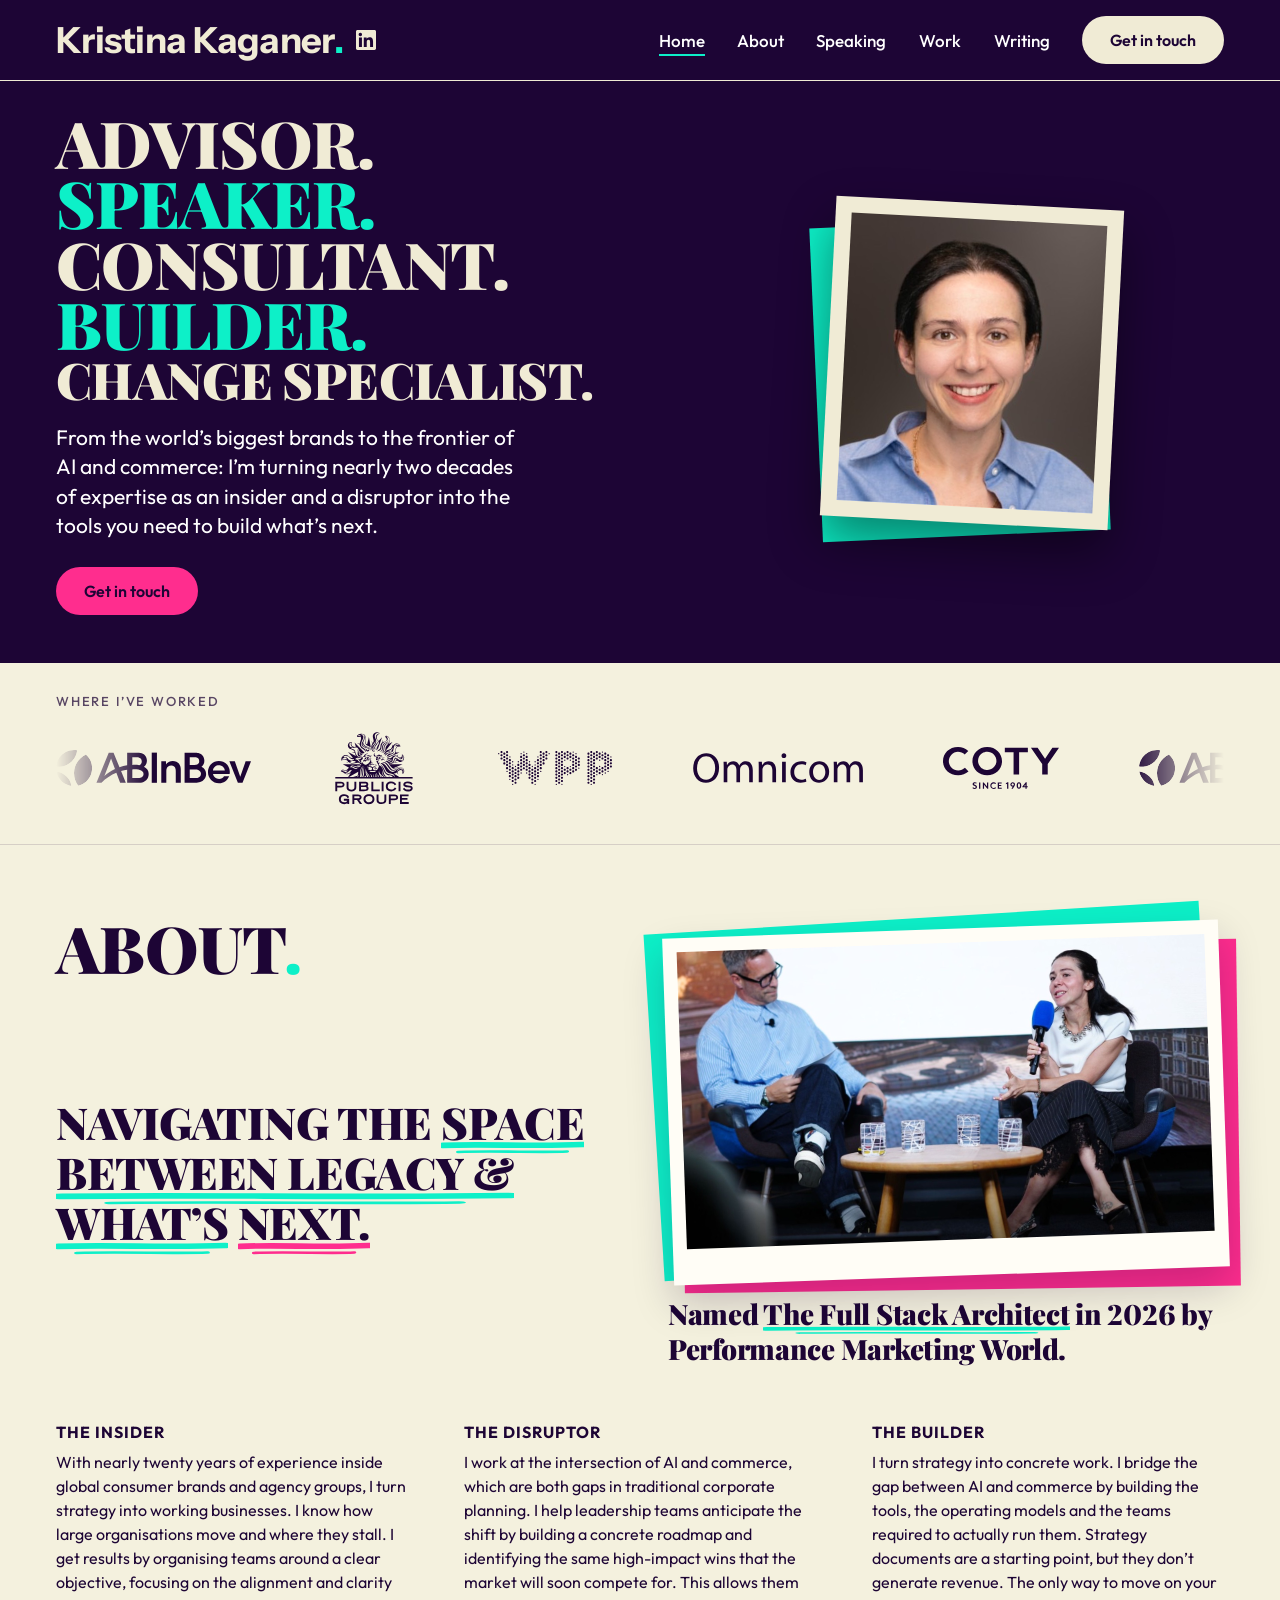
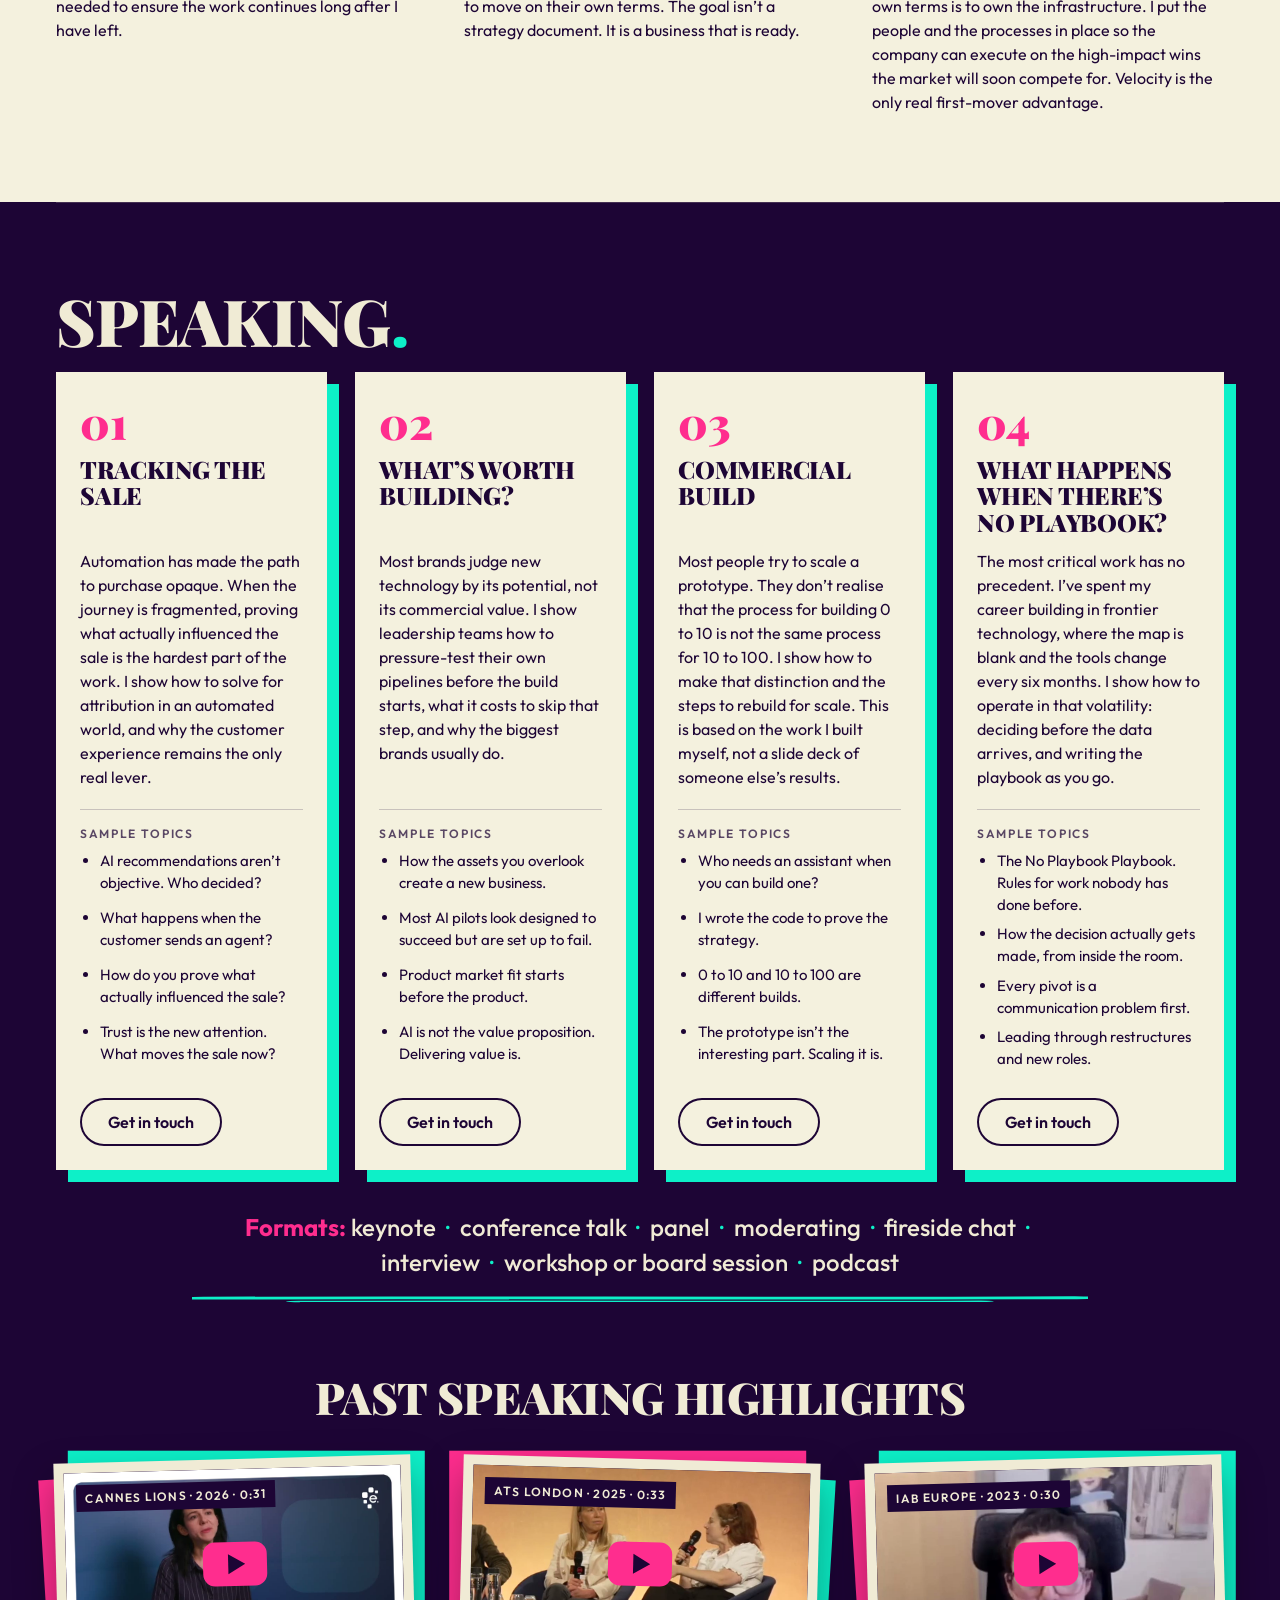
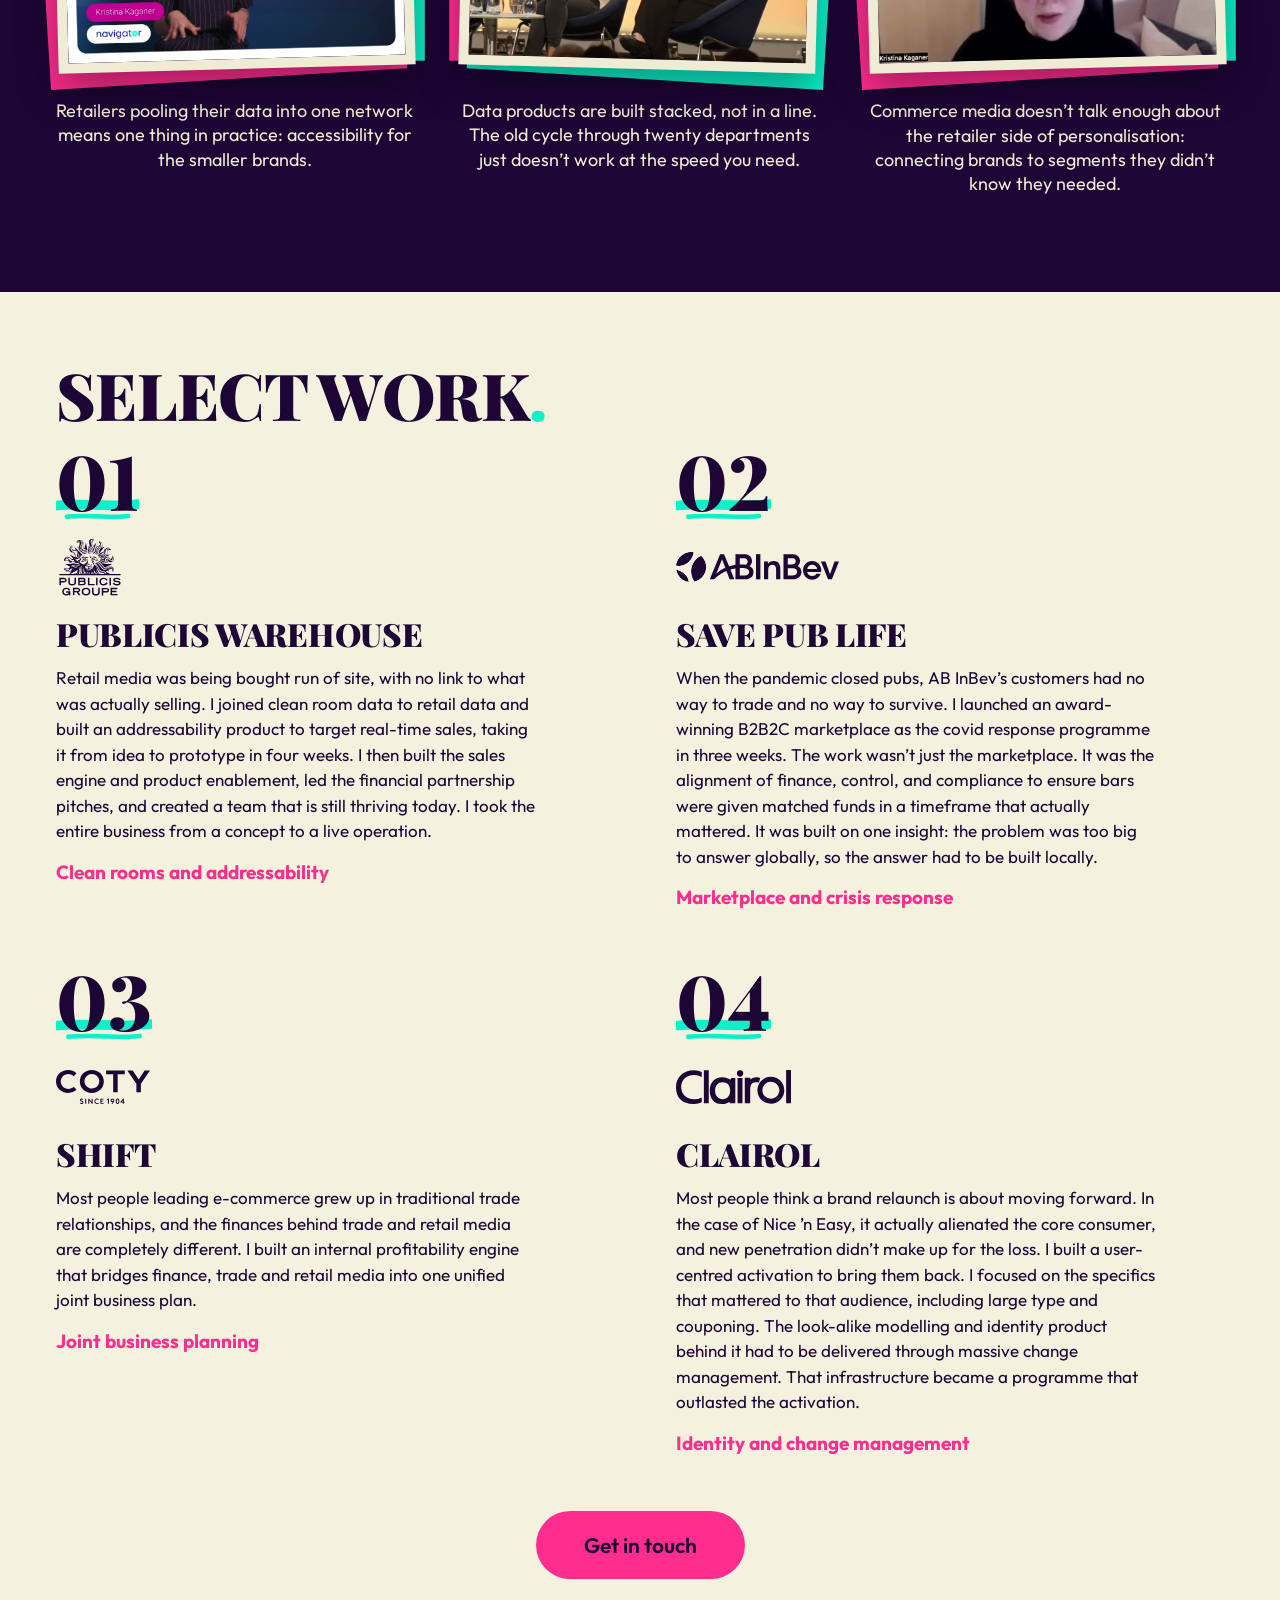
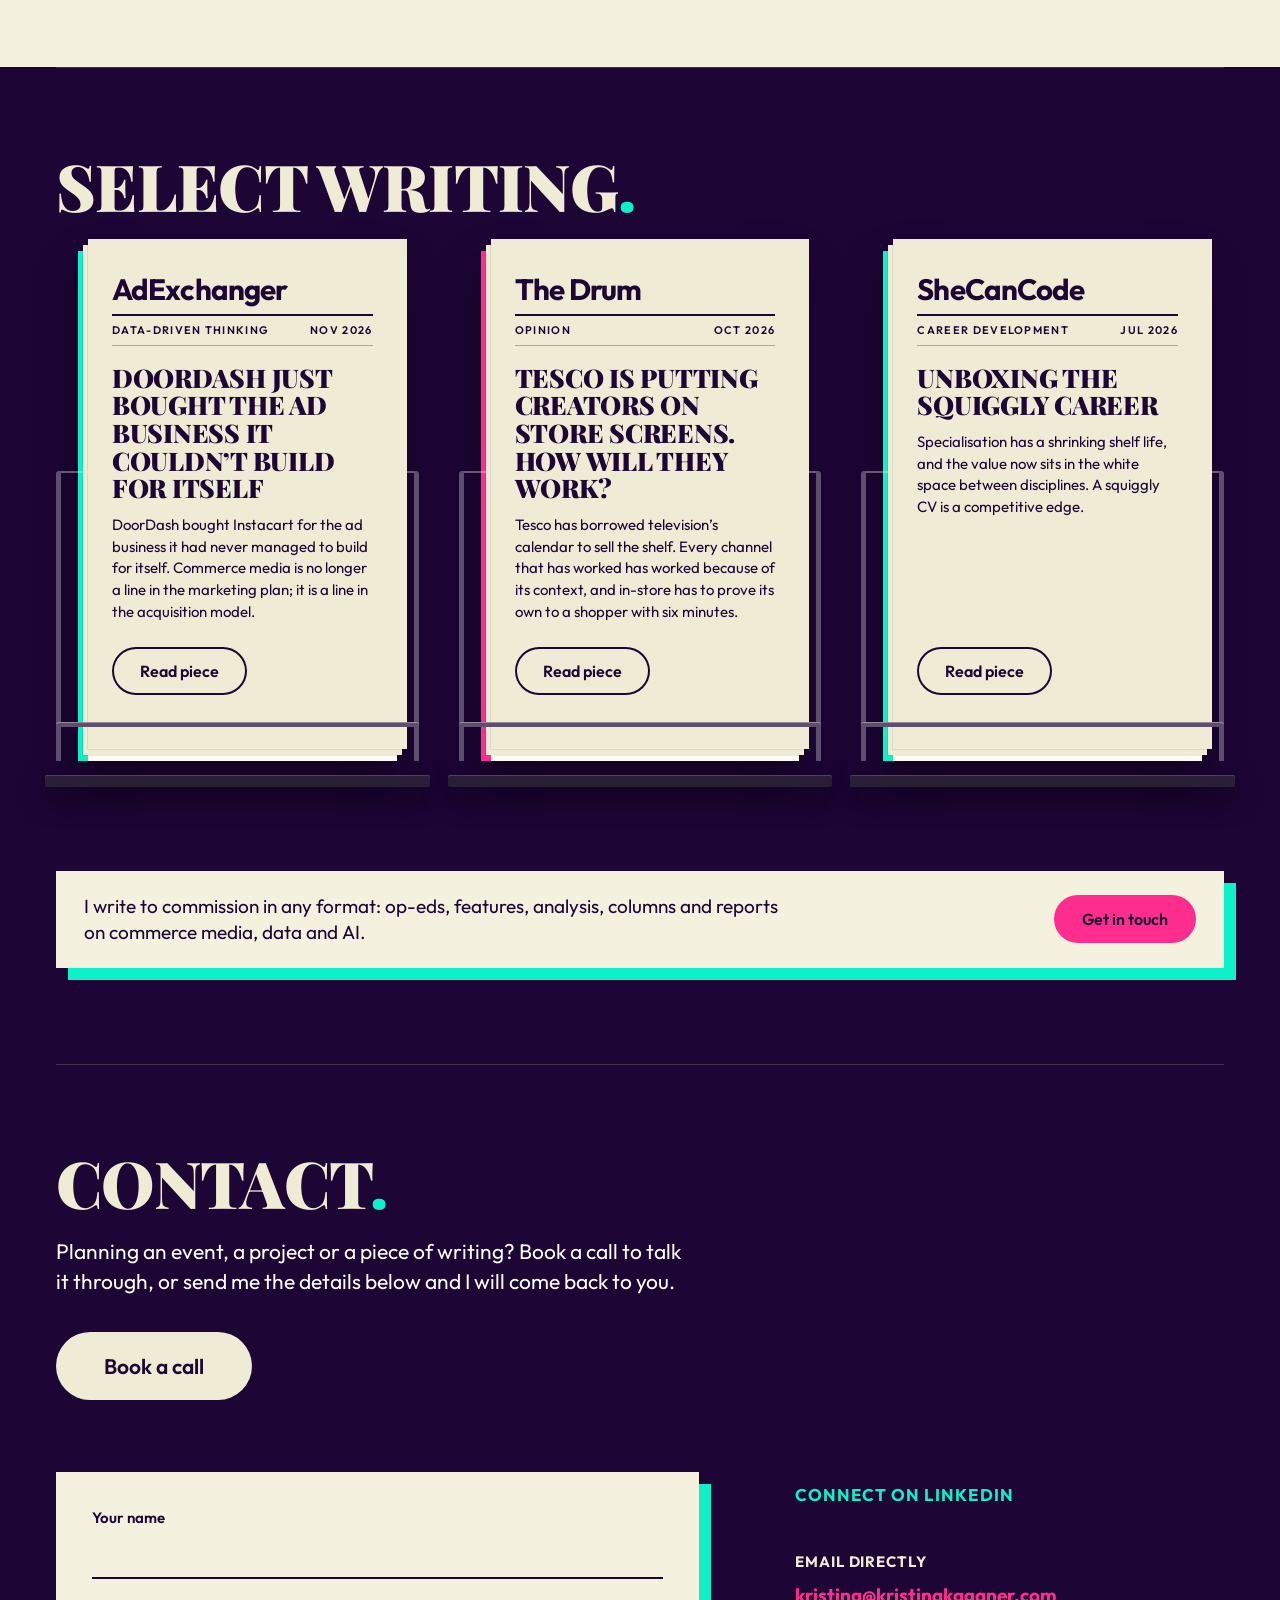
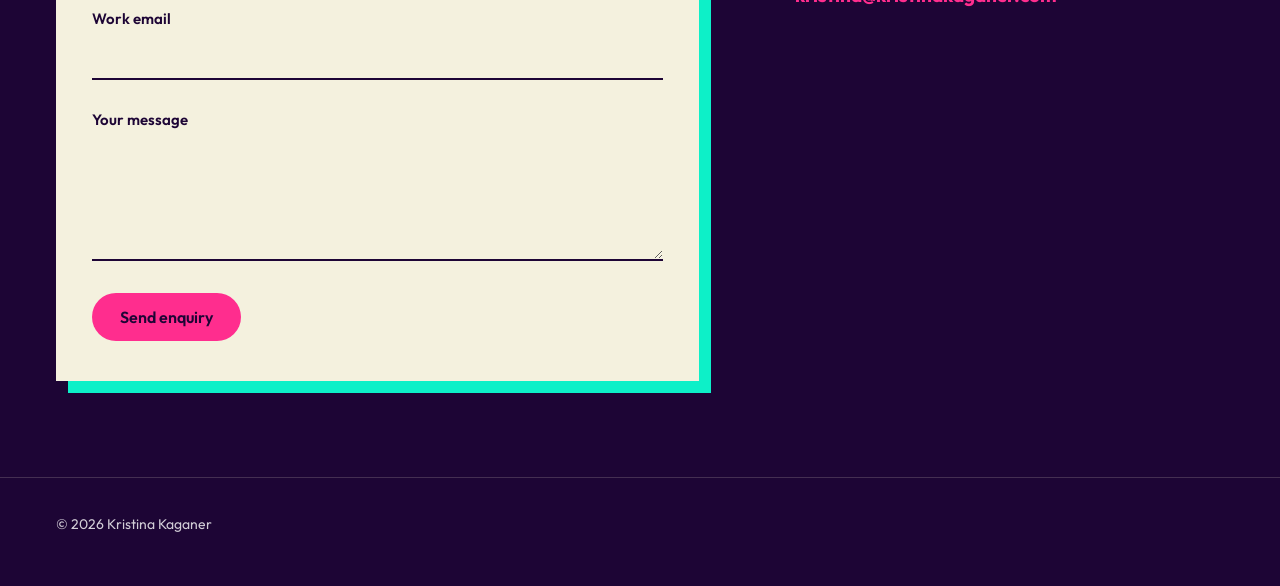
==== commit 0473ab89: "Header button on phones, no arrows on the contact links, thank-you box after sending Co-Authored-By:" ====
--- a/index.html
+++ b/index.html
@@ -227,9 +227,7 @@
   .contact-grid { display: grid; grid-template-columns: minmax(0, 3fr) minmax(0, 2fr); gap: 48px 96px; margin-top: 72px; }
   .direct { display: grid; gap: 36px; justify-items: start; align-content: start; }
   .go { display: inline-flex; align-items: center; gap: 10px; min-height: 44px; text-decoration: none; font: 700 17px/1 var(--sans); letter-spacing: 0.06em; text-transform: uppercase; color: var(--mint); }
-  .go::after { content: "\2192"; font-size: 1.15em; line-height: 1; transition: transform 0.2s; }
-  .go:hover span { text-decoration: underline; text-decoration-thickness: 2px; text-underline-offset: 6px; }   /* the words underline, the arrow moves */
-  .go:hover::after { transform: translateX(4px); }
+  .go:hover span { text-decoration: underline; text-decoration-thickness: 2px; text-underline-offset: 6px; }
   .direct p { margin: 0; }
   .direct-label { display: block; margin: 0 0 2px; font: 700 15px/1.3 var(--sans); letter-spacing: 0.06em; text-transform: uppercase; color: var(--cream); }
   .address { display: inline-flex; align-items: center; min-height: 44px; font: 700 19px/1.2 var(--sans); color: var(--pink); text-decoration: none; }   /* pink on the aubergine is 5.35:1 */
@@ -242,11 +240,18 @@
   .field textarea { min-height: 128px; resize: vertical; }
   .field :is(input, textarea):focus-visible { outline: none; border-bottom-color: var(--pink); box-shadow: 0 1px 0 var(--pink); }   /* a 3px pink underline in place of the ring, which would draw a box round a field that has none; pink on the chalk is 3.07:1, over the 3:1 a field's edge needs */
   .field :is(input, textarea):-webkit-autofill { -webkit-text-fill-color: var(--bg); box-shadow: 0 0 0 1000px var(--chalk) inset; }   /* autofill keeps the chalk */
-  .brief .button { justify-self: start; gap: 10px; margin: 2px 0 0; border: 0; cursor: pointer; }
-  .brief .button::after { content: "\2192"; font-size: 1.15em; line-height: 1; }
+  .brief .button { justify-self: start; margin: 2px 0 0; border: 0; cursor: pointer; }
   .brief .button:disabled { opacity: 0.6; cursor: default; }   /* while the enquiry is on its way */
   .send { display: flex; flex-wrap: wrap; align-items: center; gap: 12px 20px; }   /* the button, then the line that says whether it sent: beside the button where there is room, under it where there is not */
   .form-note { flex: 1 1 14rem; min-width: 0; margin: 0; font: 500 17px/1.4 var(--sans); color: var(--bg); }
+  /* Sent: the fields and the button give way to the thank-you box, in the same chalk panel with its mint block, so the answer is the whole panel and not a line beside the button. */
+  .thanks { display: none; }
+  .brief.is-sent { min-height: 300px; align-content: center; }
+  .brief.is-sent > :not(.thanks) { display: none; }
+  .brief.is-sent .thanks { display: grid; gap: 16px; }
+  .thanks:focus { outline: none; }   /* focus is put here only so that the box is read out */
+  .thanks h3 { margin: 0; font: 900 clamp(34px, 4.4vw, 52px)/1 var(--serif); letter-spacing: -0.01em; text-transform: uppercase; color: var(--bg); }
+  .thanks p { margin: 0; font: 500 19px/1.45 var(--sans); color: var(--bg); }
   .form-note.is-error { font-weight: 700; }   /* aubergine either way: neither mint nor pink is readable at this size on the chalk, so the failed line is bold and its words say what happened */
   /* Booking: the key action, left-aligned under the closing line. It takes the header button's cream, not the pink of Send enquiry in the panel below, and is the biggest button on the page: 68px tall with 21px words. The pill opens her Google Calendar booking page in a pop-up over the page: a chalk panel with the mint block behind it, a close button top right, Google's own page (which is white and cannot be restyled) filling the rest. Esc, the close button and a click on the dimmed page all close it. */
   .booking { display: flex; justify-content: flex-start; margin-top: 36px; }
@@ -272,9 +277,14 @@
 
   @media (max-width: 1070px) {
     /* The bar runs two rows from here down: the wordmark and the mark, then the menu and button right-aligned under them. The wordmark, the mark and the menu would share one row down to about 1017, so this leaves slack for other renderers' metrics. The bar is 8px, the 44px brand row, the 44px menu row and 8px. */
-    :root { --bar: 104px; }
-    .bar { min-height: 0; padding-block: 8px; row-gap: 0; }
-    .right { width: 100%; justify-content: flex-end; }
+    :root { --bar: 108px; }   /* 8px, the 48px button row, the 44px menu row, 8px */
+    /* Two rows of two: the wordmark and the Get in touch button, then the LinkedIn mark and the menu. The two groups dissolve into the grid so that the button can sit beside the wordmark. */
+    .bar { display: grid; grid-template-columns: auto minmax(0, 1fr); align-items: center; gap: 0 12px; min-height: 0; padding-block: 8px; }
+    .brand, .right { display: contents; }
+    .wordmark { grid-area: 1 / 1; }
+    .top .button { grid-area: 1 / 2; justify-self: end; }
+    .linkedin { grid-area: 2 / 1; justify-self: start; margin-left: -12px; }   /* the glyph, not its 44px target, lines up under the wordmark */
+    .menu { grid-area: 2 / 2; justify-self: end; }
   }
 
   @media (max-width: 1000px) {
@@ -285,9 +295,8 @@
   }
 
   @media (max-width: 860px) {
-    /* One column: the headline is 13.6% of the screen between the gutters, with a 36px floor that only bites under 265px wide. The wordmark keeps its 36px down to 375 and then shrinks so that it (7.89 of its ems with the full stop) and the mark's 44px fit between the gutters: 35px at 360, 29.9px at 320. */
-    :root { --gutter: 20px; --copy: calc(100vw - 2 * var(--gutter)); --h1: clamp(36px, min(0.136 * var(--copy), 7.2vh), 92px); --wm: min(36px, (var(--copy) - 44px) / 7.89); }
-    .top .button { display: none; }           /* the hero carries the button */
+    /* One column: the headline is 13.6% of the screen between the gutters, with a 36px floor that only bites under 265px wide. The wordmark (7.89 of its ems with the full stop) takes what the header button and a 12px gap leave between the gutters: 24.5px at 390, 20.7px at 360. */
+    :root { --gutter: 20px; --copy: calc(100vw - 2 * var(--gutter)); --h1: clamp(36px, min(0.136 * var(--copy), 7.2vh), 92px); --wm: min(36px, (var(--copy) - 157px) / 7.89); }
     .menu { gap: 20px; }
     .top .menu li:first-child { display: none; }   /* the wordmark is the home link */
     .hero { grid-template-columns: 1fr; gap: 36px; padding-block: 32px 44px; }
@@ -607,8 +616,8 @@
       <a class="button book" href="https://calendar.app.google/QmcrzWnnVbrSzyxM6" target="_blank" rel="noopener" aria-haspopup="dialog">Book a call</a>
     </div>
     <div class="contact-grid">
-      <!-- The brief. It posts to her Formspree form. The script at the foot of the page sends it in the background and writes data-sent or data-failed into the line beside the button; without script the form posts as it is and Formspree shows its own thank-you page. The _gotcha field is Formspree's trap for bots: people never see it. -->
-      <form class="brief" action="https://formspree.io/f/xeaaykdg" method="post" data-sent="Thank you. Your message is with me and I will reply by email." data-failed="That did not send. Please try again, or email me directly.">
+      <!-- The brief. It posts to her Formspree form. The script at the foot of the page sends it in the background: when it has gone the fields give way to the thank-you box at the foot of the form, and when it has not, data-failed is written into the line beside the button; without script the form posts as it is and Formspree shows its own thank-you page. The _gotcha field is Formspree's trap for bots: people never see it. -->
+      <form class="brief" action="https://formspree.io/f/xeaaykdg" method="post" data-failed="That did not send. Please try again, or email me directly.">
         <input type="text" name="_gotcha" tabindex="-1" autocomplete="off" aria-hidden="true" hidden>
         <p class="field">
           <label for="your-name">Your name</label>
@@ -625,6 +634,10 @@
         <div class="send">
           <button class="button" type="submit">Send enquiry</button>
           <p class="form-note" role="status"></p>
+        </div>
+        <div class="thanks" tabindex="-1">
+          <h3>Thank you.</h3>
+          <p>Your message is with me and I will reply by email.</p>
         </div>
       </form>
       <div class="direct">
@@ -688,11 +701,11 @@
     });
   })();
 
-  /* The brief form: sends to Formspree in the background, so the visitor stays on the page and reads the result beside the button. If this never runs the form still posts on its own. */
+  /* The brief form: sends to Formspree in the background, so the visitor stays on the page: the thank-you box takes the place of the fields, or the failed line appears beside the button. If this never runs the form still posts on its own. */
   (() => {
     const form = document.querySelector('.brief');
-    const note = form && form.querySelector('.form-note'), button = form && form.querySelector('button[type="submit"]');
-    if (!note || !button || !window.fetch) return;
+    const note = form && form.querySelector('.form-note'), button = form && form.querySelector('button[type="submit"]'), thanks = form && form.querySelector('.thanks');
+    if (!note || !button || !thanks || !window.fetch) return;
     form.addEventListener('submit', async event => {
       event.preventDefault();
       button.disabled = true;
@@ -702,10 +715,16 @@
         const reply = await fetch(form.action, { method: 'POST', body: new FormData(form), headers: { Accept: 'application/json' } });
         sent = reply.ok;
       } catch (error) { /* offline or blocked: the failed line says so */ }
-      if (sent) form.reset();
-      note.classList.toggle('is-error', !sent);
-      note.textContent = sent ? form.dataset.sent : form.dataset.failed;
       button.disabled = false;
+      if (sent) {
+        form.reset();
+        form.classList.add('is-sent');
+        thanks.focus({ preventScroll: true });
+        form.scrollIntoView({ block: 'center' });   /* the panel is shorter now: keep it on screen */
+        return;
+      }
+      note.classList.add('is-error');
+      note.textContent = form.dataset.failed;
     });
   })();
 
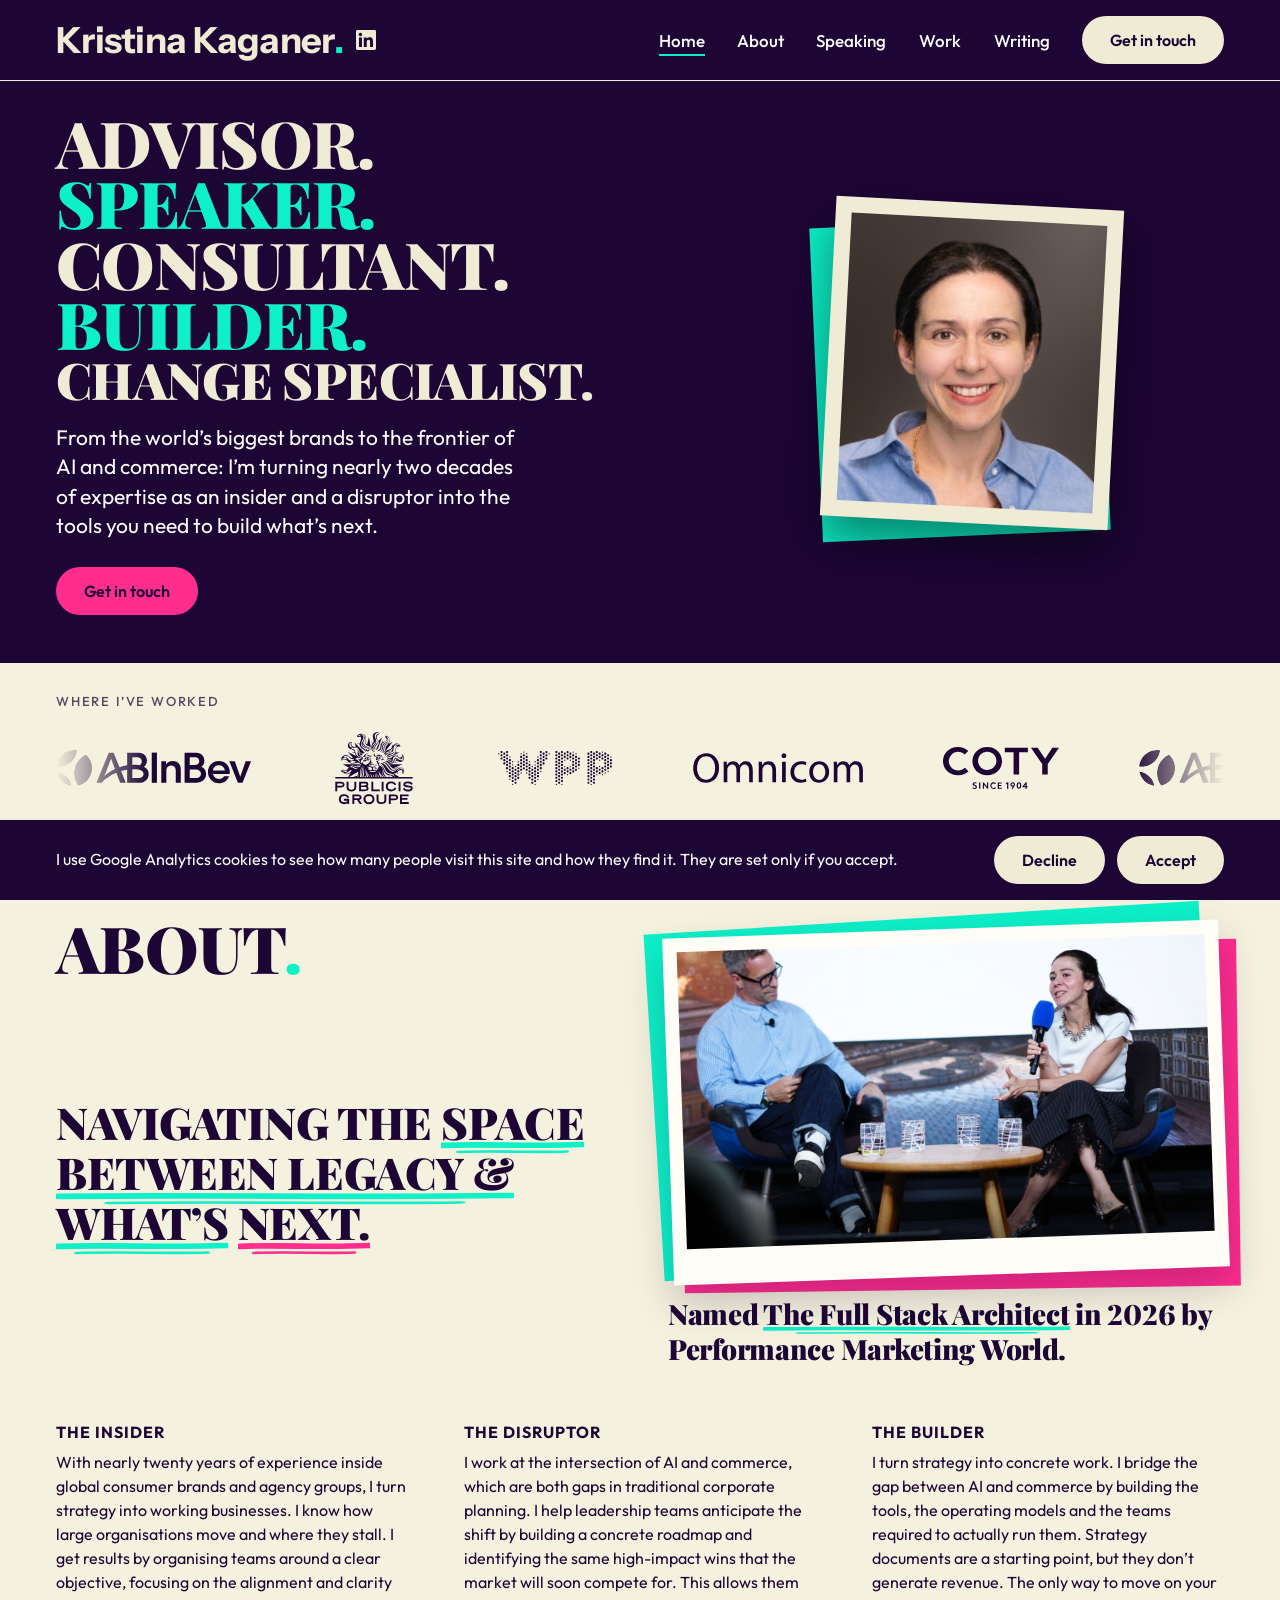
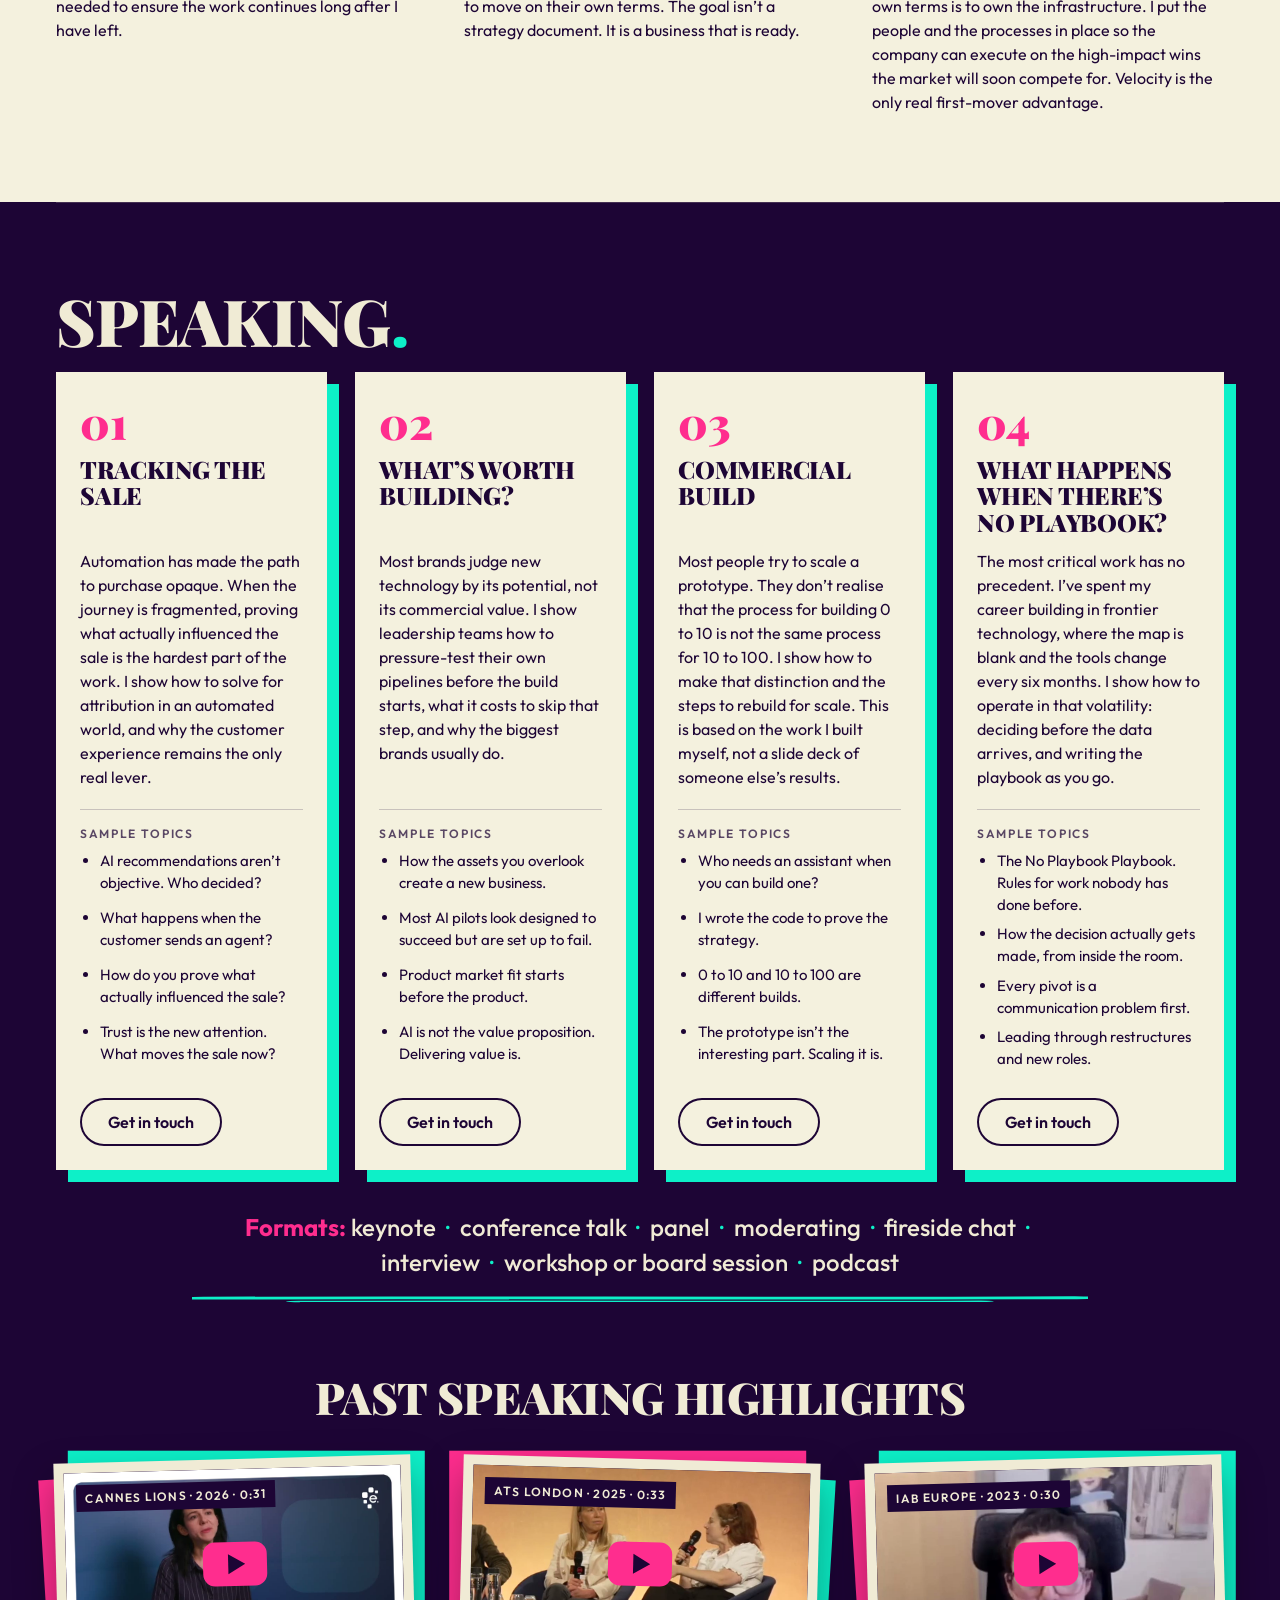
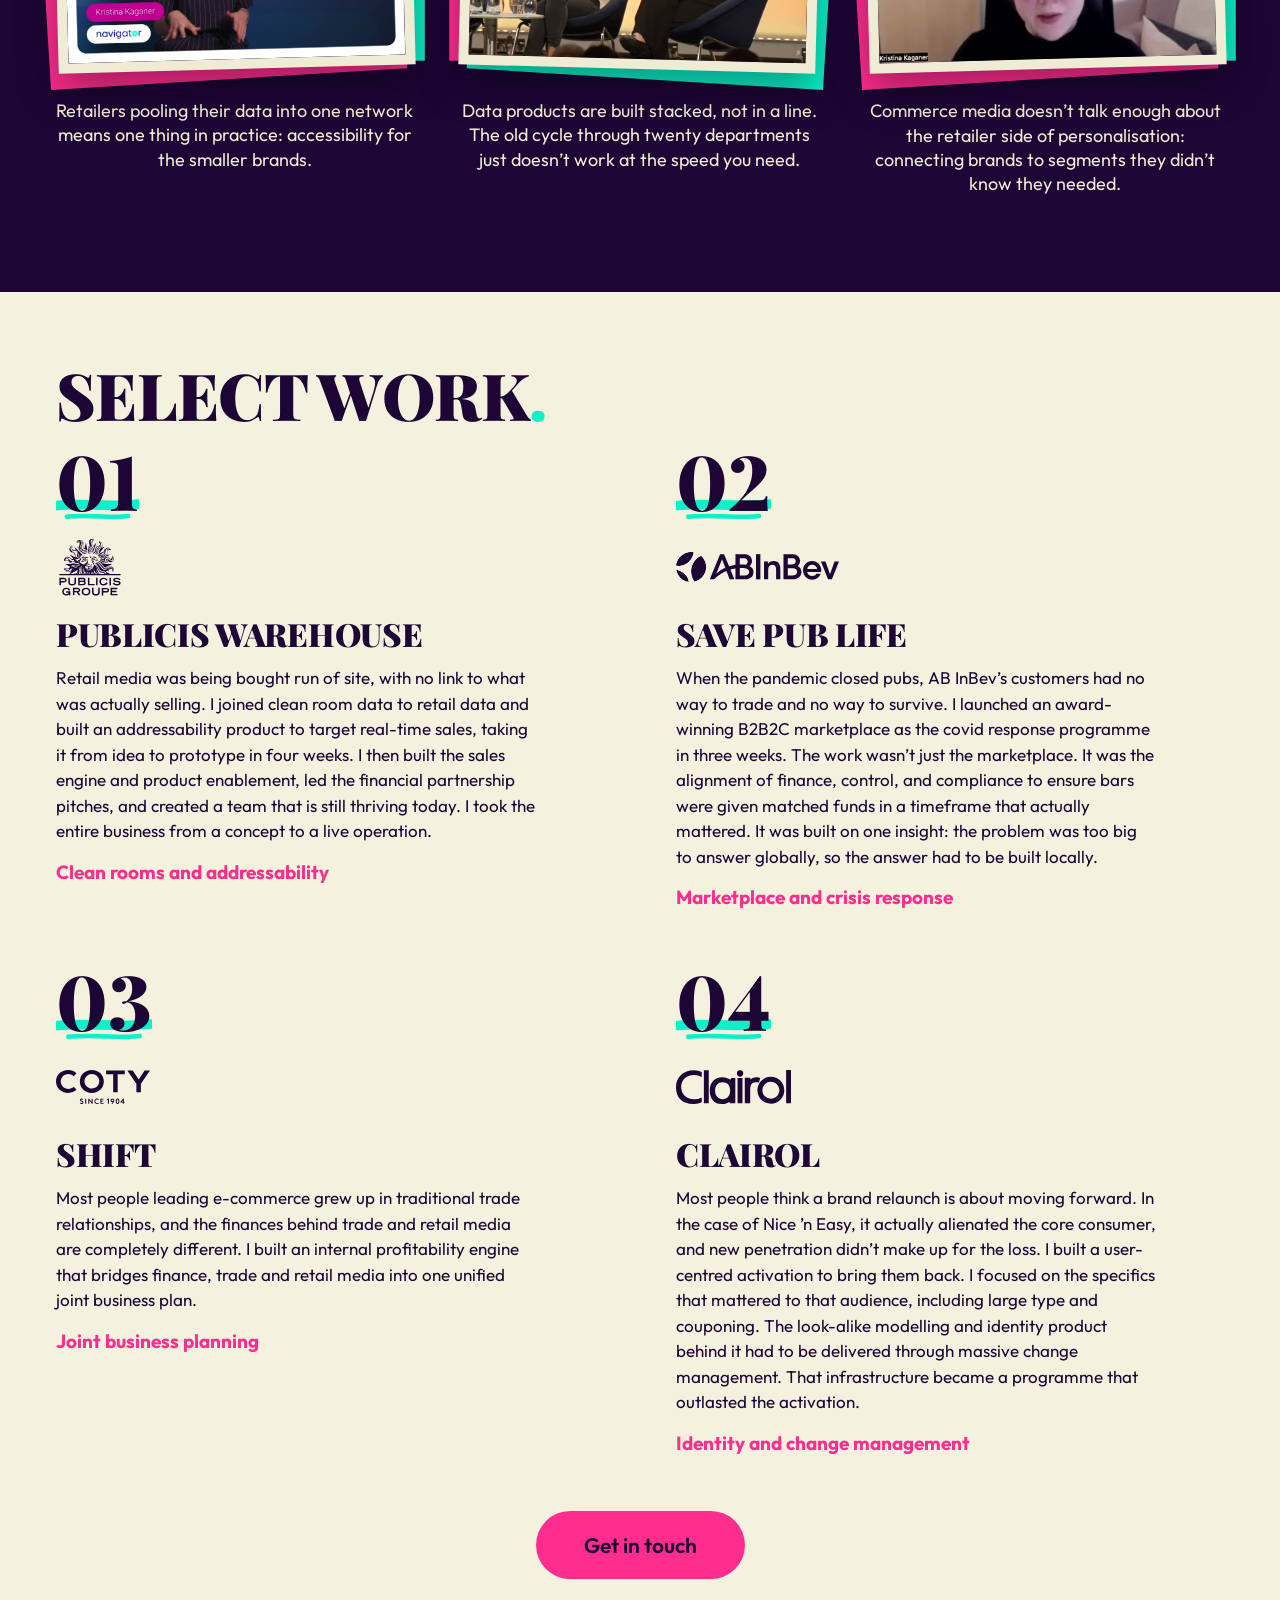
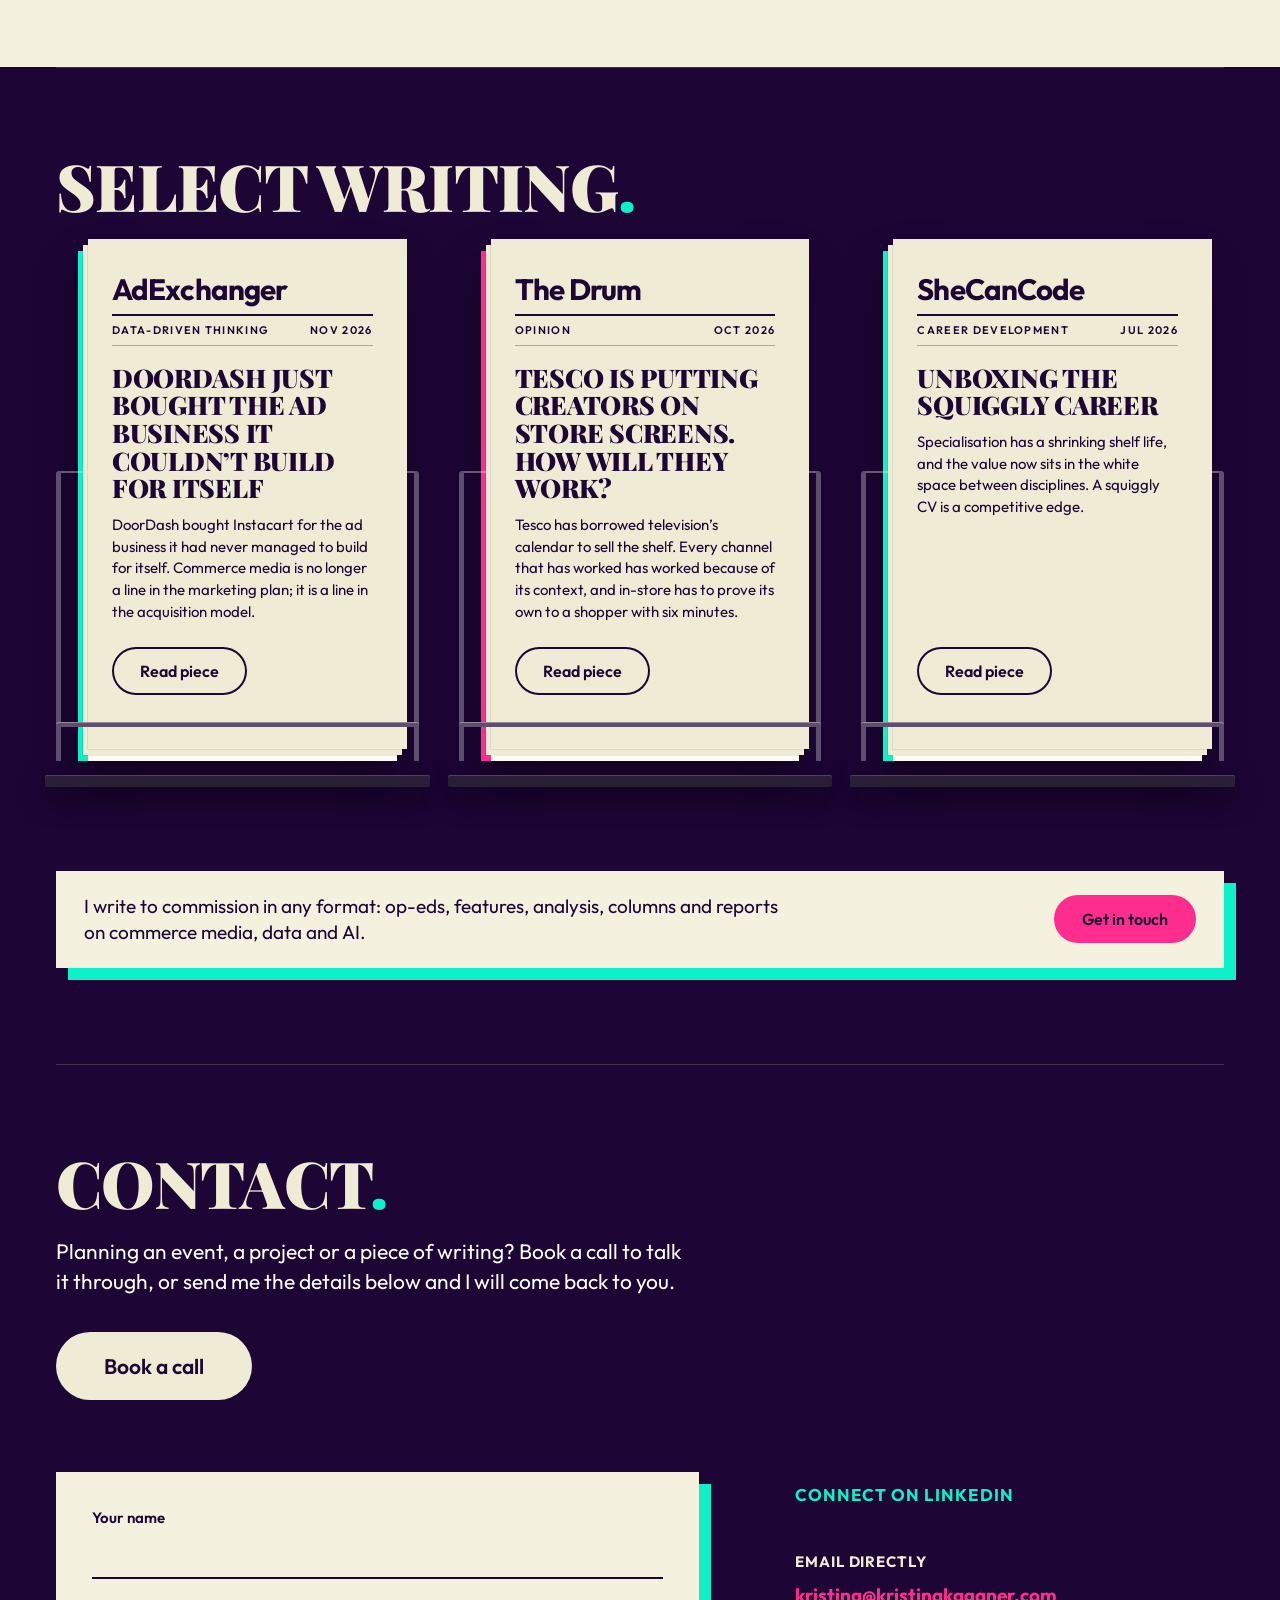
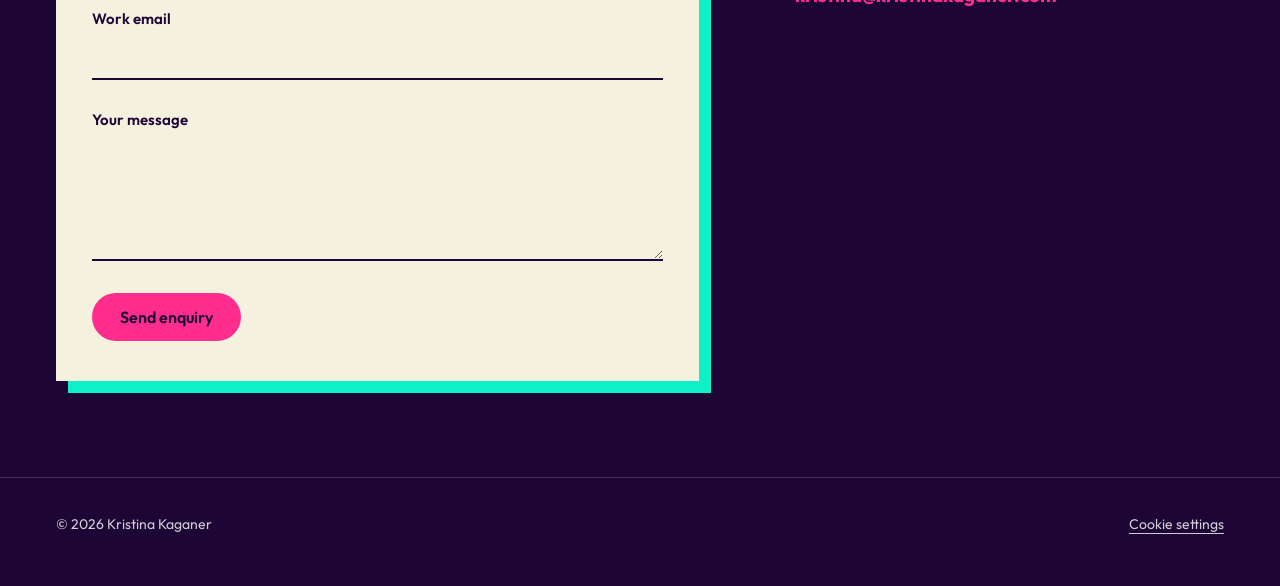
==== commit 10b2a6b0: "Add the cookie bar and the Google Analytics tag, held until a visitor accepts The Google tag (G-0NSF" ====
--- a/index.html
+++ b/index.html
@@ -270,6 +270,16 @@
 
   .foot { display: flex; align-items: center; padding-block: 24px 40px; border-top: 1px solid var(--line); font-size: 14px; }
   .foot small { display: inline-flex; align-items: center; min-height: 44px; font-size: 14px; opacity: 0.8; }
+  .cookie-settings { margin-left: auto; min-height: 44px; padding: 0; border: 0; background: none; color: inherit; font: inherit; opacity: 0.8; text-decoration: underline; text-underline-offset: 4px; cursor: pointer; }   /* brings the cookie bar back, so a yes can be changed to a no as easily as it was given */
+  .cookie-settings:hover { opacity: 1; text-decoration-color: var(--mint); }
+
+  /* Cookies: the header's own bar turned over and pinned to the foot of the screen: aubergine, the cream hairline above it, and the two answers as the bar's cream buttons at one size, so neither is the louder. */
+  .cookies { position: fixed; left: 0; right: 0; bottom: 0; z-index: 30; background: var(--bg); box-shadow: 0 -1px 0 var(--cream); }
+  .cookies-row { display: flex; align-items: center; flex-wrap: wrap; gap: 12px 32px; padding-block: 16px; }
+  .cookies p { flex: 1 1 20rem; font-size: 16px; line-height: 1.45; }
+  .cookies-answers { display: flex; gap: 12px; }
+  .cookies .button { border: 0; background: var(--cream); cursor: pointer; }
+  .cookies .button:hover { background: var(--white); }
 
   @media (max-width: 1180px) {
     .topics { grid-template-columns: repeat(2, minmax(0, 1fr)); }   /* four across leaves 246px cards here and 207px at 1024, so two by two takes over */
@@ -344,8 +354,25 @@
     .topics, .work-grid { grid-template-columns: 1fr; }
   }
 </style>
+<!-- Google tag, held back: this only says that nothing may be stored. The tag itself (Analytics G-0NSFYRBPYH) is not loaded until the visitor accepts in the cookie bar; the script at the foot of the page does that. -->
+<script>
+  window.dataLayer = window.dataLayer || [];
+  function gtag(){dataLayer.push(arguments);}
+  gtag('consent', 'default', { ad_storage: 'denied', ad_user_data: 'denied', ad_personalization: 'denied', analytics_storage: 'denied' });
+</script>
 </head>
 <body>
+
+<!-- Cookies: the bar at the foot of the screen until the visitor answers. It is first in the page so that a keyboard or a screen reader meets it first, and it stays hidden without script, when no tag is loaded either. -->
+<aside class="cookies" aria-label="Cookies" hidden>
+  <div class="wrap cookies-row">
+    <p>I use Google Analytics cookies to see how many people visit this site and how they find it. They are set only if you accept.</p>
+    <div class="cookies-answers">
+      <button class="button" type="button" data-answer="no">Decline</button>
+      <button class="button" type="button" data-answer="yes">Accept</button>
+    </div>
+  </div>
+</aside>
 
 <header class="top">   <!-- no id: a fragment of #top with no element to match is the top of the document, which a sticky header never is -->
   <div class="wrap bar">
@@ -659,6 +686,7 @@
 
 <footer class="wrap foot">
   <small>© 2026 Kristina Kaganer</small>
+  <button class="cookie-settings" type="button" hidden>Cookie settings</button>
 </footer>
 
 <script>
@@ -742,6 +770,47 @@
     dialog.querySelector('.booking-close').addEventListener('click', () => dialog.close());
     dialog.addEventListener('click', event => { if (event.target === dialog) dialog.close(); });   /* the dimmed page: the panel fills the dialog, so only the backdrop lands on the dialog itself */
   })();
+
+  /* Cookies: the Google tag is not on the page until the visitor accepts, and then only Analytics may store anything; the advertising settings stay denied. The answer is kept in this browser, so the bar is shown once. Cookie settings in the footer brings it back: a yes changed to a no clears the Analytics cookies and reloads the page, so the tag is gone too. The tag is loaded on the live domain only, so previews are never counted. */
+  (() => {
+    const bar = document.querySelector('.cookies'), settings = document.querySelector('.cookie-settings');
+    if (!bar || !settings) return;
+    const KEY = 'analytics-consent', live = /(^|\.)kristinakaganer\.com$/.test(location.hostname);
+    const read = () => { try { return localStorage.getItem(KEY); } catch (error) { return null; } };
+    const keep = answer => { try { localStorage.setItem(KEY, answer); } catch (error) { /* storage is off: the bar is shown again next time */ } };
+    let tagged = false, reopened = false;
+    const tag = () => {
+      if (tagged || !live) return;
+      tagged = true;
+      gtag('consent', 'update', { analytics_storage: 'granted' });
+      gtag('js', new Date());
+      const script = document.createElement('script');
+      script.async = true;
+      script.src = 'https://www.googletagmanager.com/gtm.js?id=GTM-PLPWQW6R';
+      document.head.append(script);
+    };
+    const clear = () => {
+      const host = location.hostname.replace(/^www\./, '');
+      document.cookie.split(';').map(cookie => cookie.split('=')[0].trim()).filter(name => name === '_ga' || name.startsWith('_ga_')).forEach(name => {
+        ['', `; domain=${host}`, `; domain=.${host}`].forEach(domain => { document.cookie = `${name}=; Max-Age=0; path=/${domain}`; });
+      });
+    };
+    bar.addEventListener('click', event => {
+      const button = event.target.closest('[data-answer]');
+      if (!button) return;
+      const yes = button.dataset.answer === 'yes';
+      keep(yes ? 'yes' : 'no');
+      bar.hidden = true;
+      if (yes) tag();
+      else if (tagged) { gtag('consent', 'update', { analytics_storage: 'denied' }); clear(); location.reload(); return; }
+      if (reopened) settings.focus();
+    });
+    settings.hidden = false;
+    settings.addEventListener('click', () => { reopened = true; bar.hidden = false; bar.querySelector('button').focus(); });
+    const answer = read();
+    if (answer === 'yes') tag();
+    else if (answer !== 'no') bar.hidden = false;
+  })();
 </script>
 
 </body>
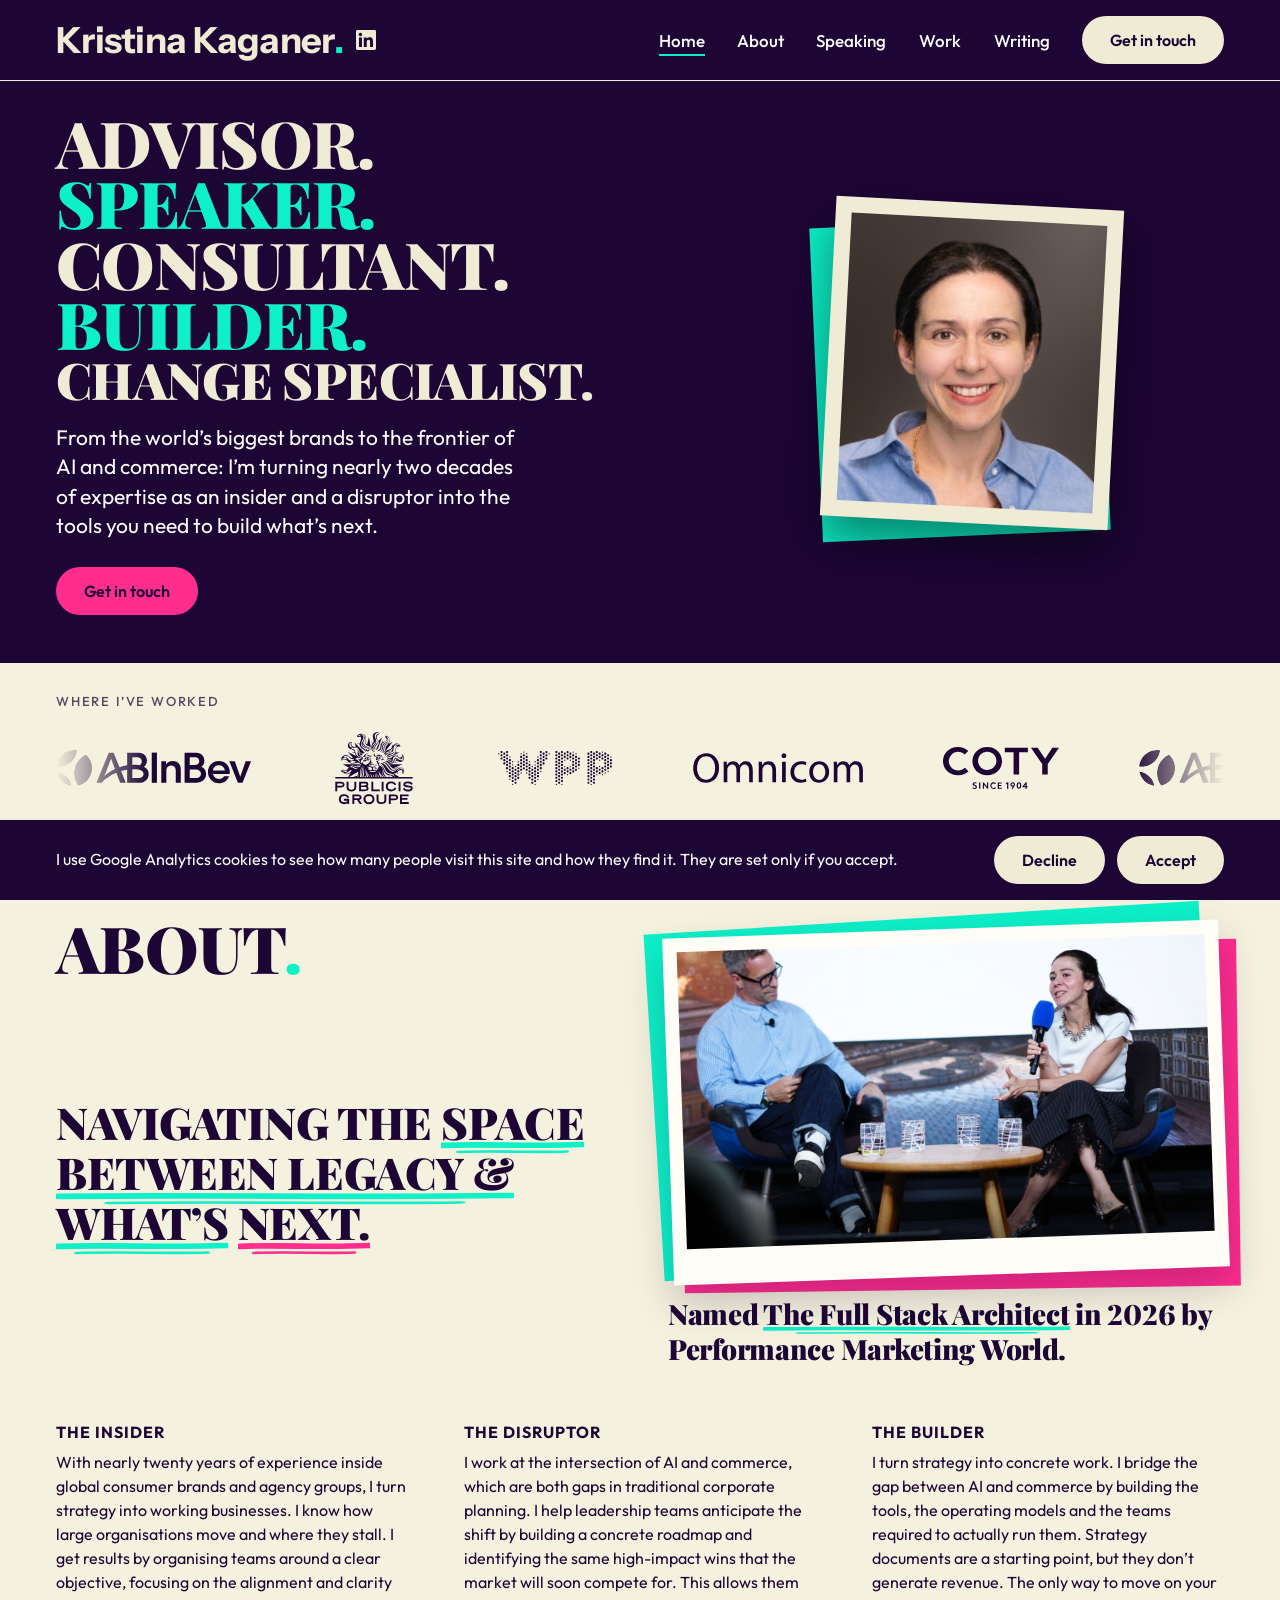
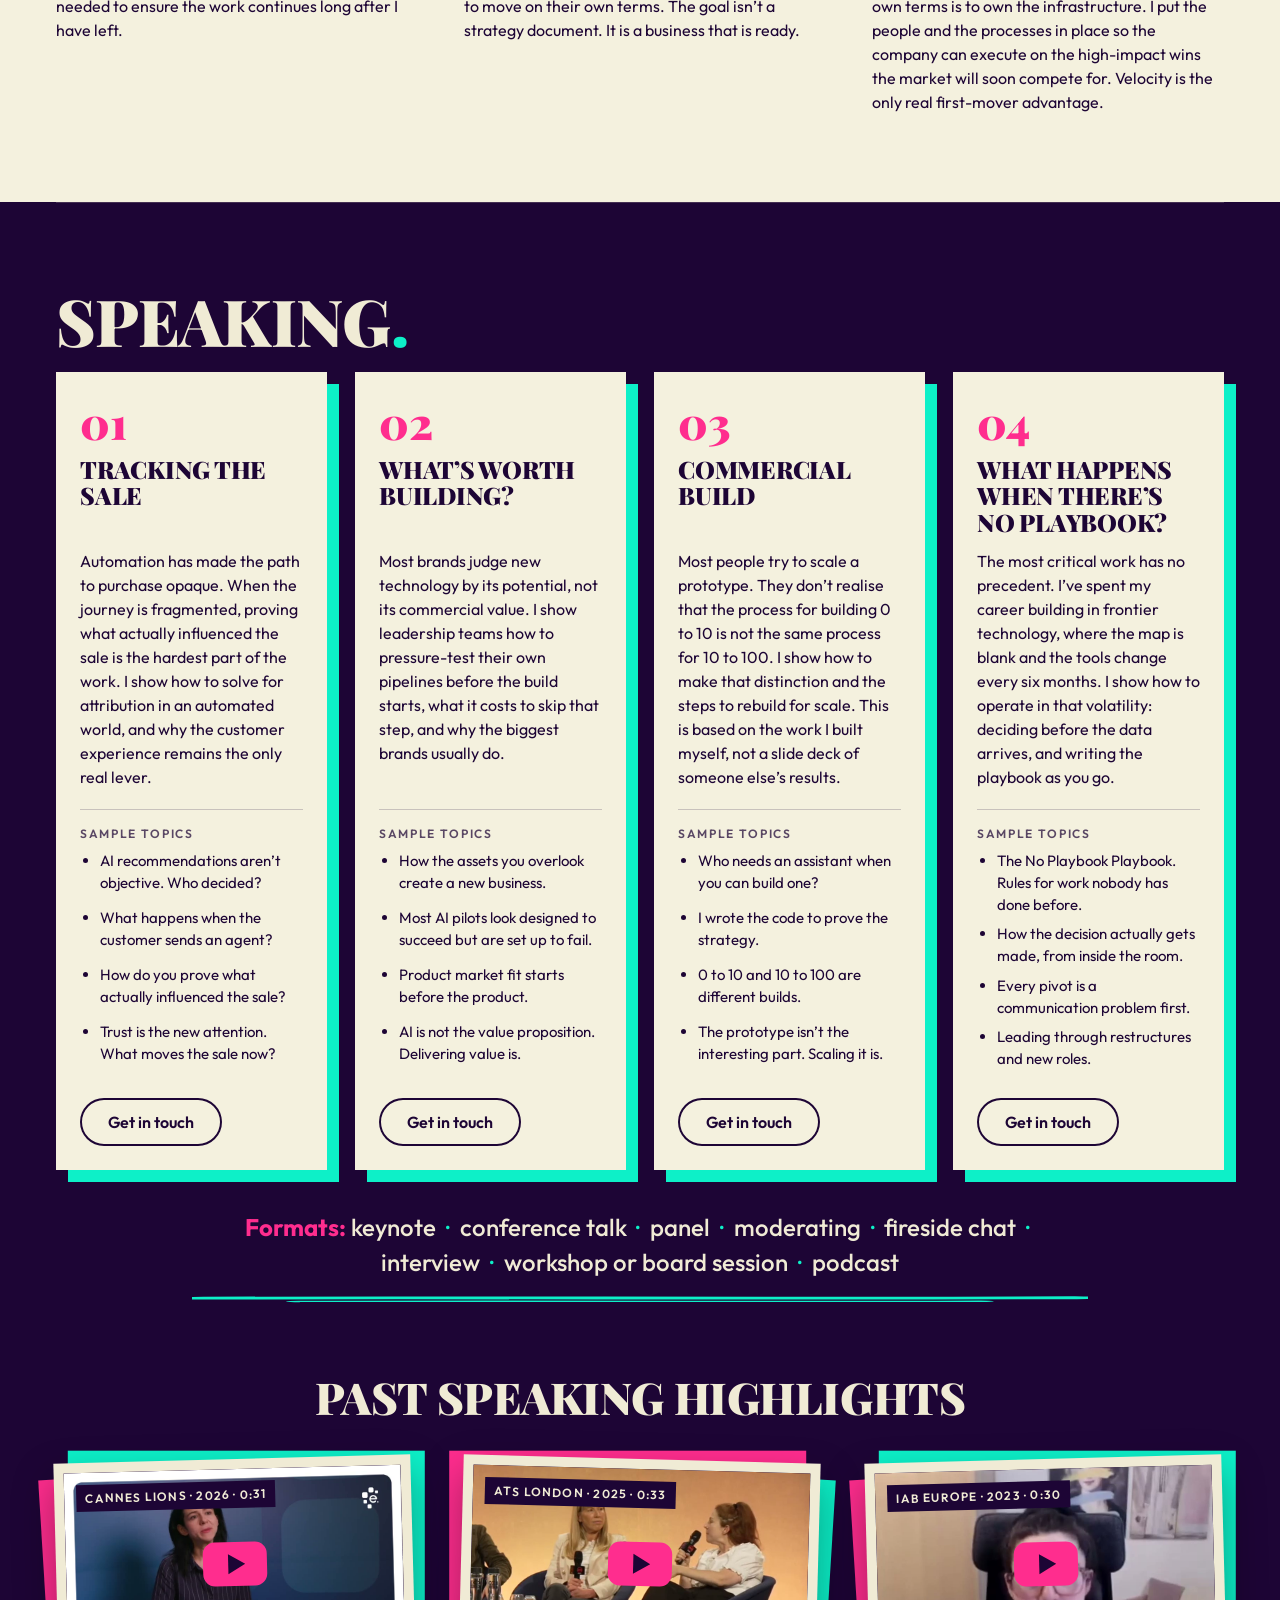
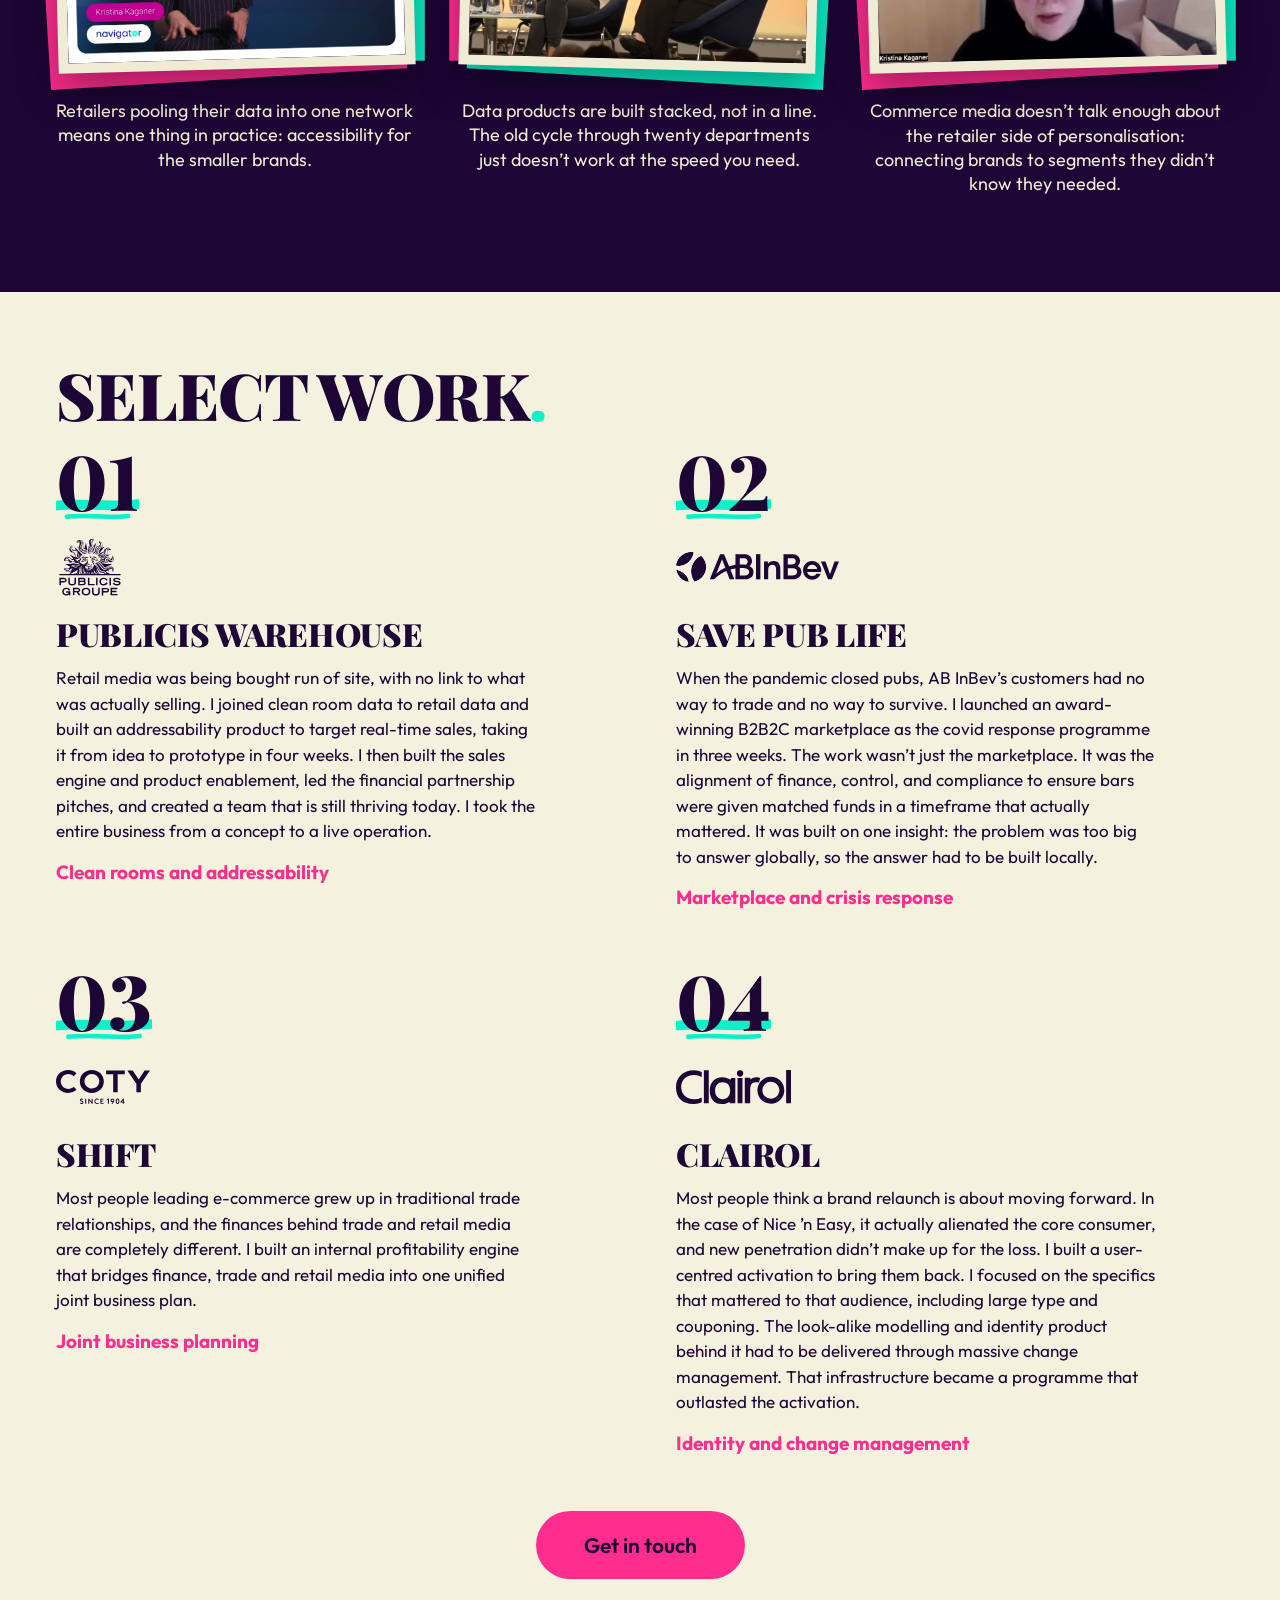
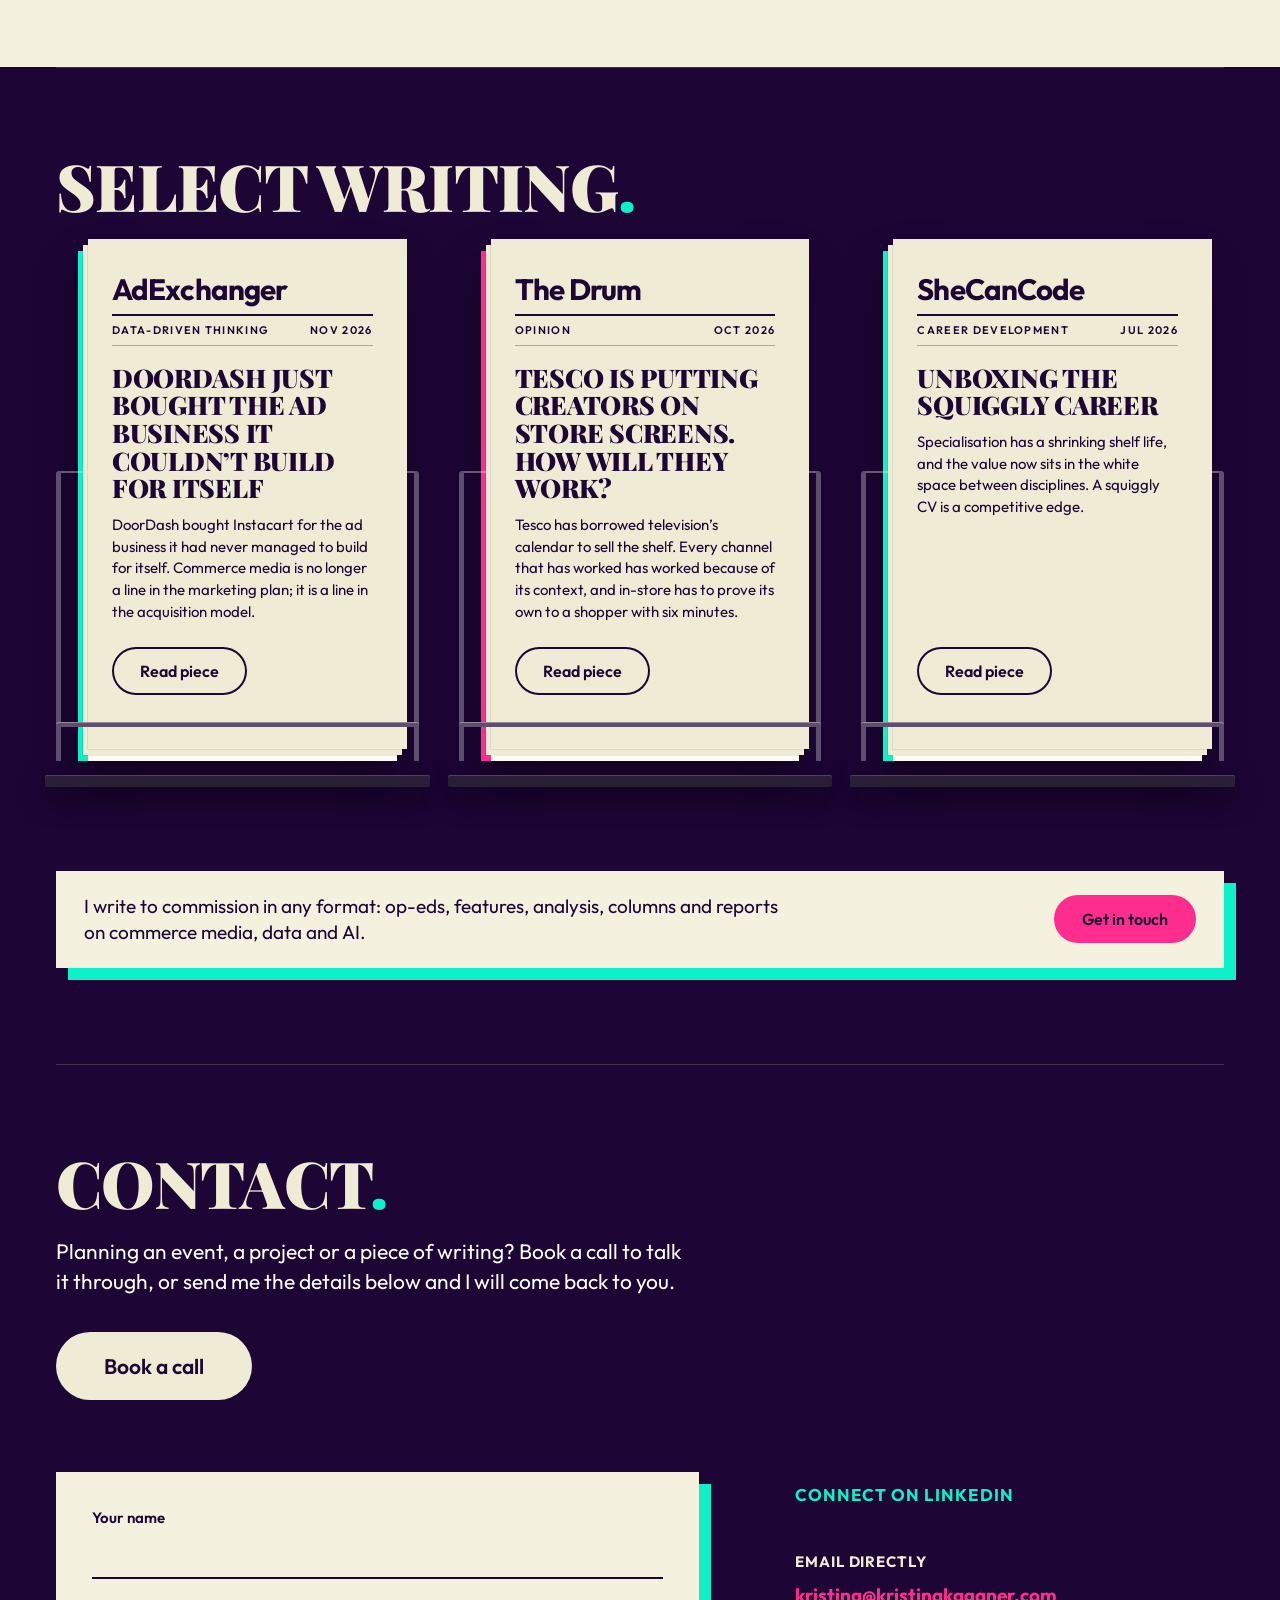
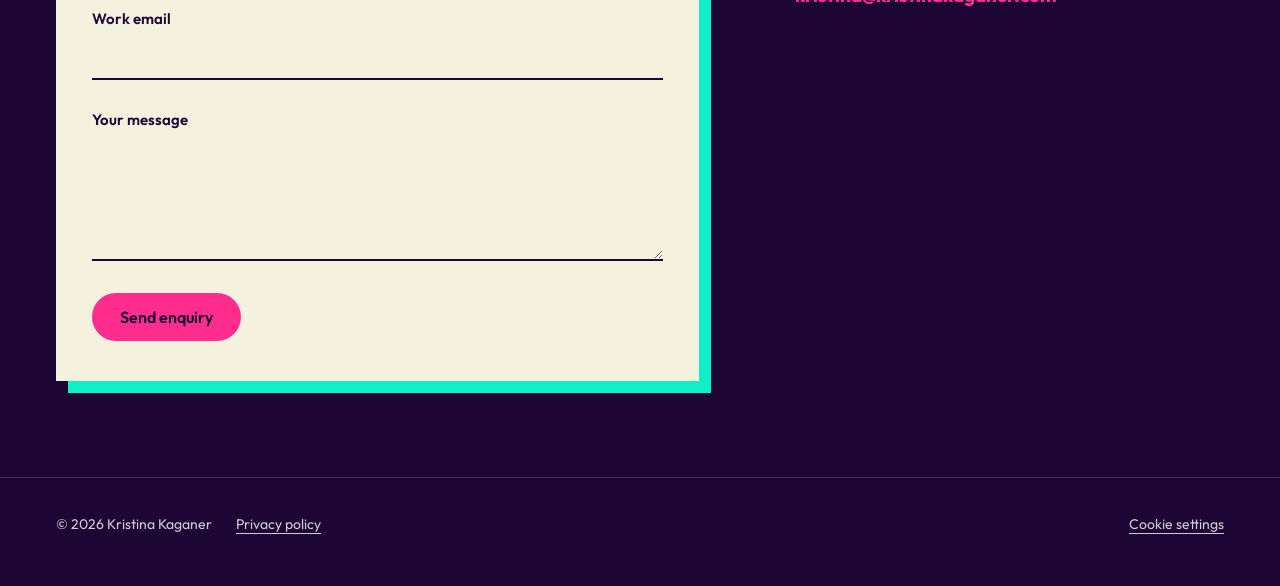
==== commit 3ae4b2fe: "Add the privacy policy at /privacy/ and link it in the footer The policy describes what the site col" ====
--- a/index.html
+++ b/index.html
@@ -268,8 +268,10 @@
   .booking-dialog iframe { display: block; width: 100%; height: 100%; border: 0; background: #fff; color-scheme: light; }
   html:has(.booking-dialog[open]) { overflow: hidden; }   /* the page behind holds still while the pop-up is open */
 
-  .foot { display: flex; align-items: center; padding-block: 24px 40px; border-top: 1px solid var(--line); font-size: 14px; }
+  .foot { display: flex; flex-wrap: wrap; align-items: center; gap: 0 24px; padding-block: 24px 40px; border-top: 1px solid var(--line); font-size: 14px; }
   .foot small { display: inline-flex; align-items: center; min-height: 44px; font-size: 14px; opacity: 0.8; }
+  .foot-link { display: inline-flex; align-items: center; min-height: 44px; opacity: 0.8; text-underline-offset: 4px; }   /* the privacy policy, beside the copyright line */
+  .foot-link:hover { opacity: 1; text-decoration-color: var(--mint); }
   .cookie-settings { margin-left: auto; min-height: 44px; padding: 0; border: 0; background: none; color: inherit; font: inherit; opacity: 0.8; text-decoration: underline; text-underline-offset: 4px; cursor: pointer; }   /* brings the cookie bar back, so a yes can be changed to a no as easily as it was given */
   .cookie-settings:hover { opacity: 1; text-decoration-color: var(--mint); }
 
@@ -348,6 +350,7 @@
     .booking-dialog { width: calc(100vw - 16px); height: calc(100vh - 16px); height: calc(100dvh - 16px); box-shadow: none; }   /* the pop-up takes the phone's screen, 8px of the dimmed page round it */
     .booking-panel { padding: 0 6px 6px; }
     .booking-close { margin-right: -2px; }
+    .cookie-settings { margin-left: 0; }   /* the footer wraps here: Cookie settings starts the second row at the gutter */
   }
 
   @media (max-width: 600px) {
@@ -686,6 +689,7 @@
 
 <footer class="wrap foot">
   <small>© 2026 Kristina Kaganer</small>
+  <a class="foot-link" href="privacy/">Privacy policy</a>
   <button class="cookie-settings" type="button" hidden>Cookie settings</button>
 </footer>
 
